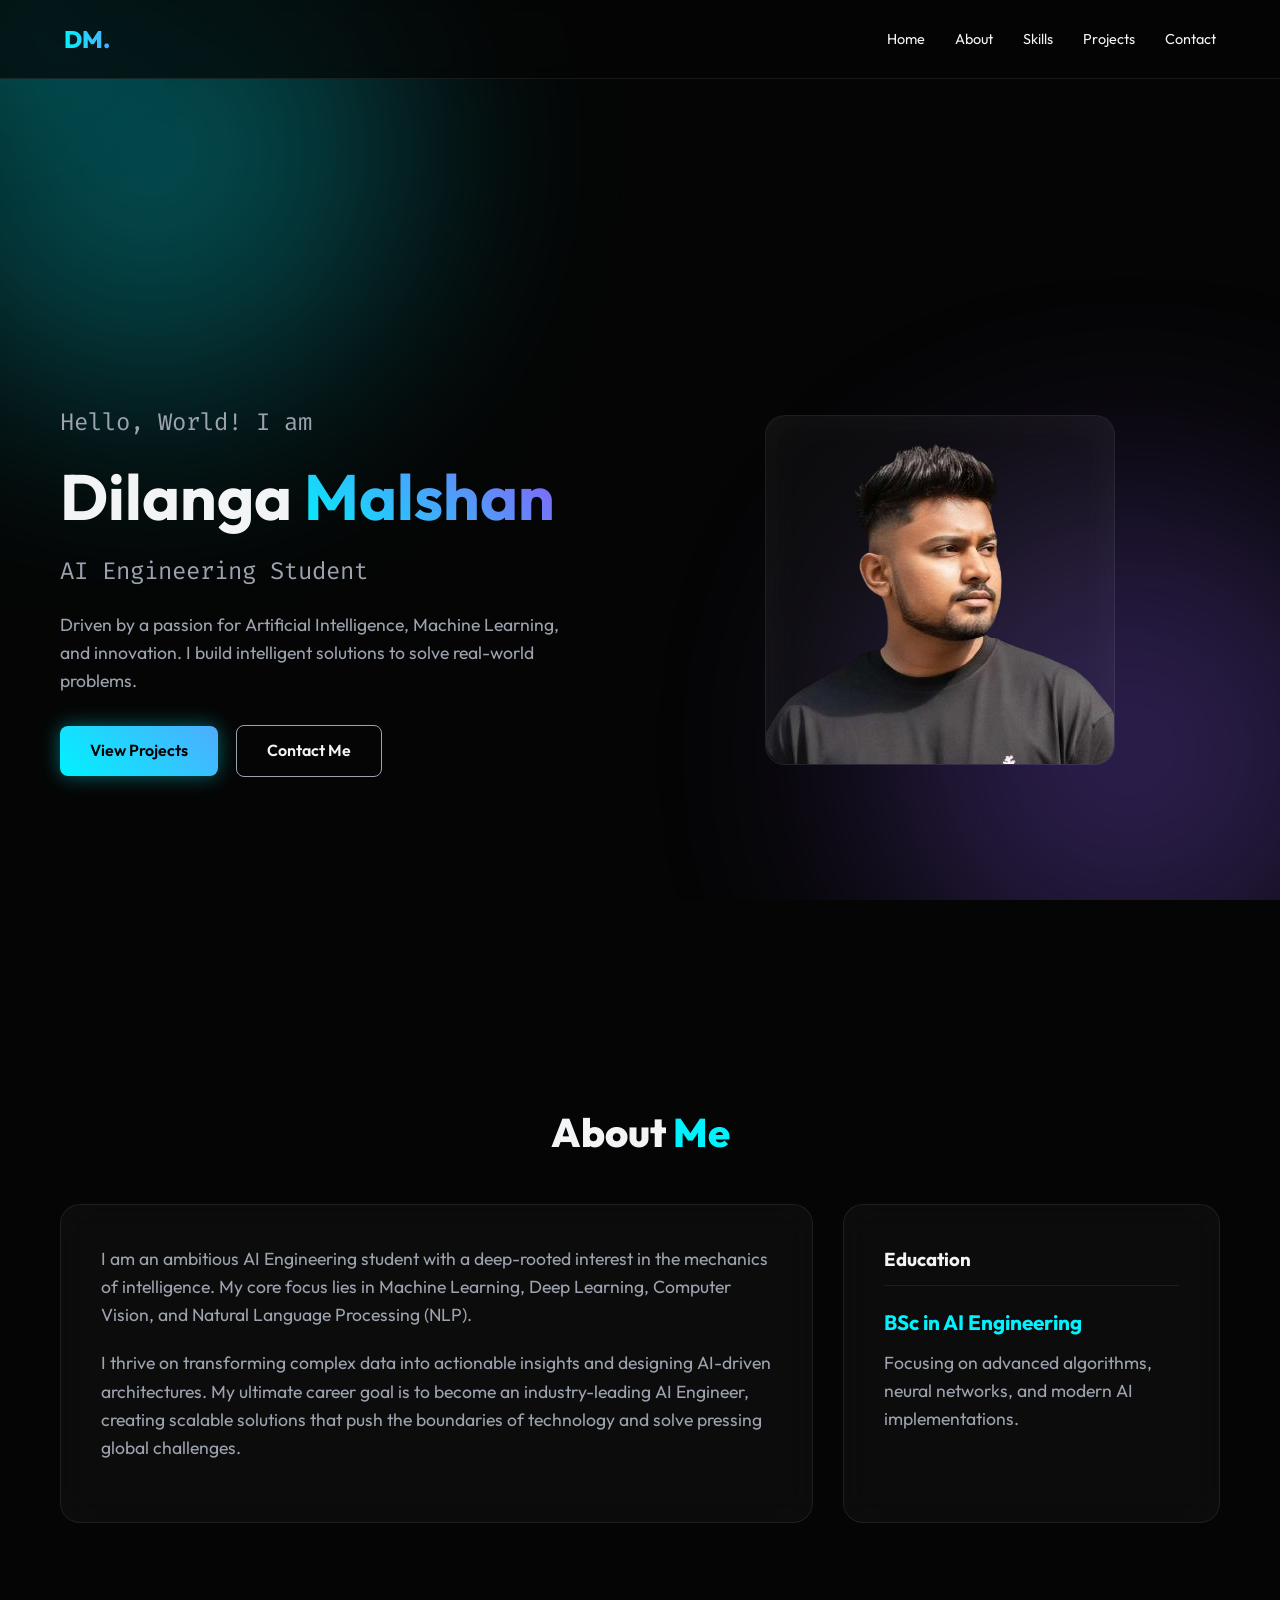
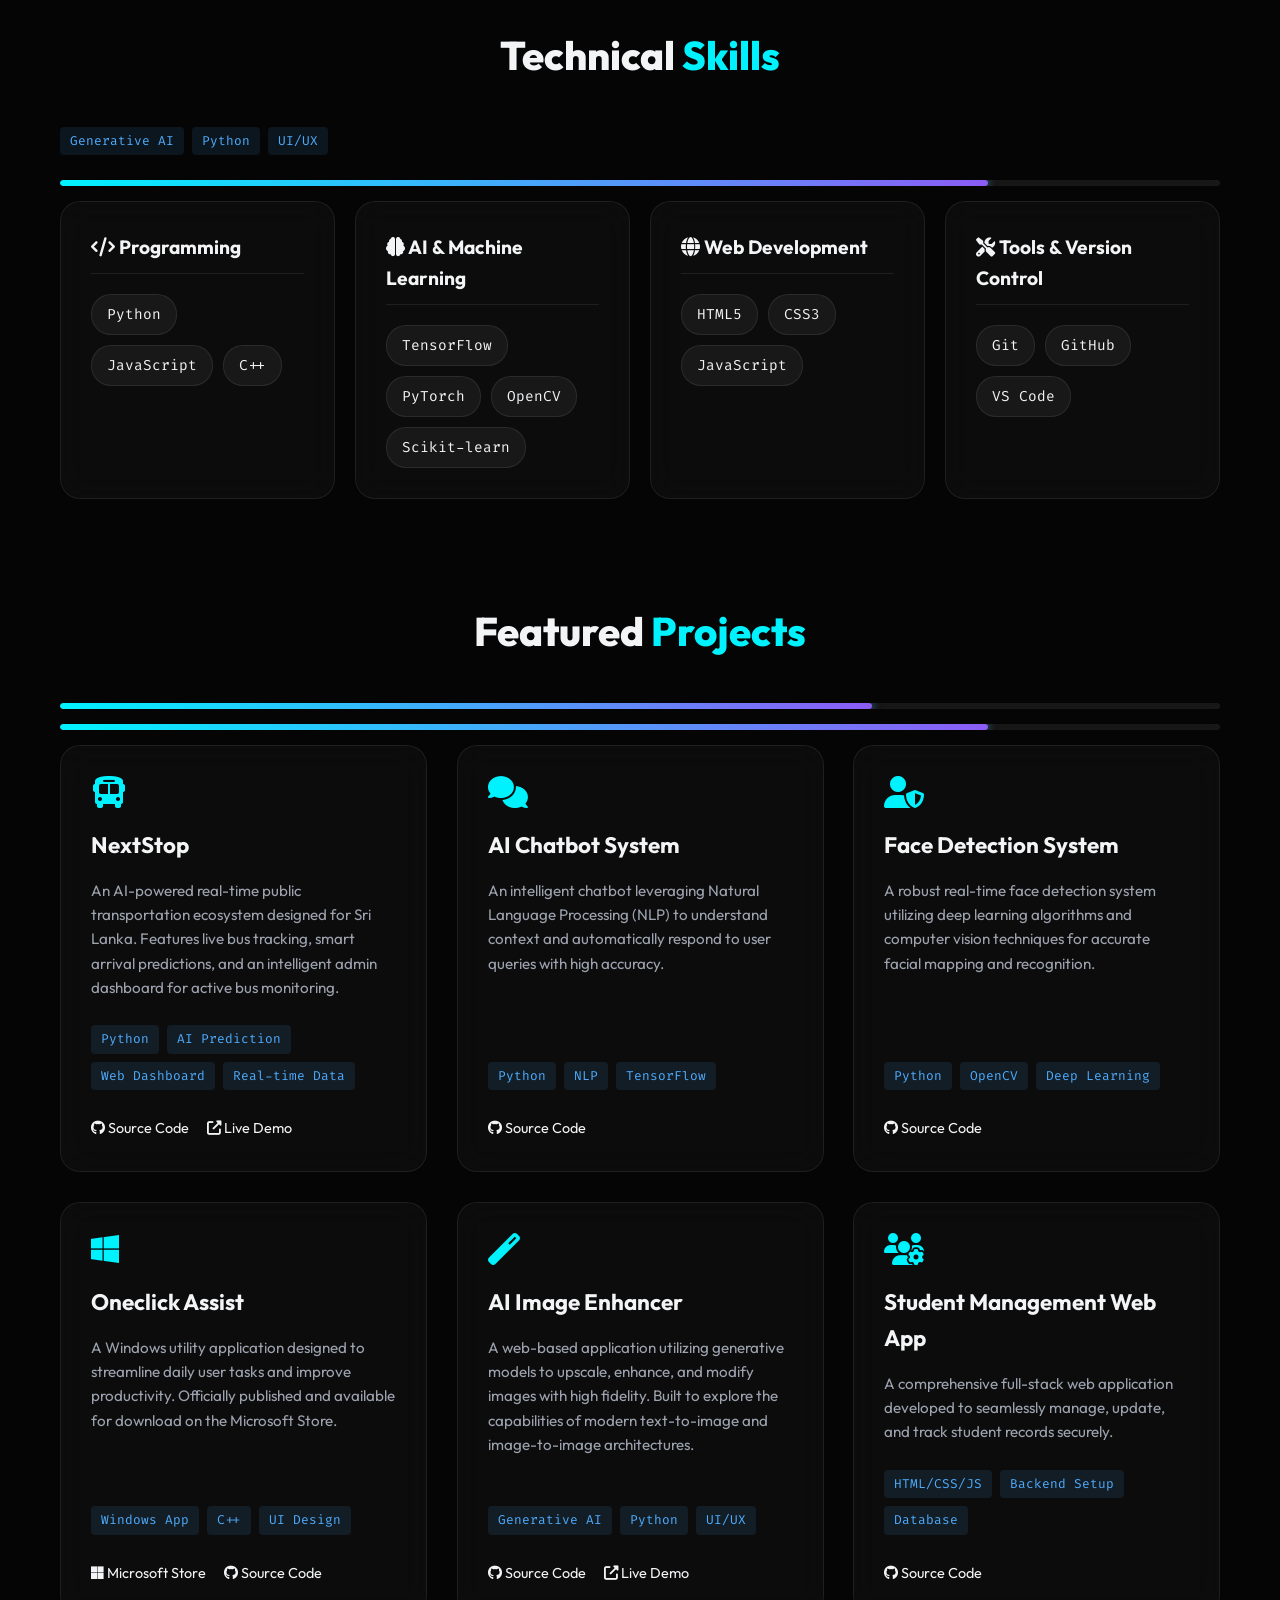
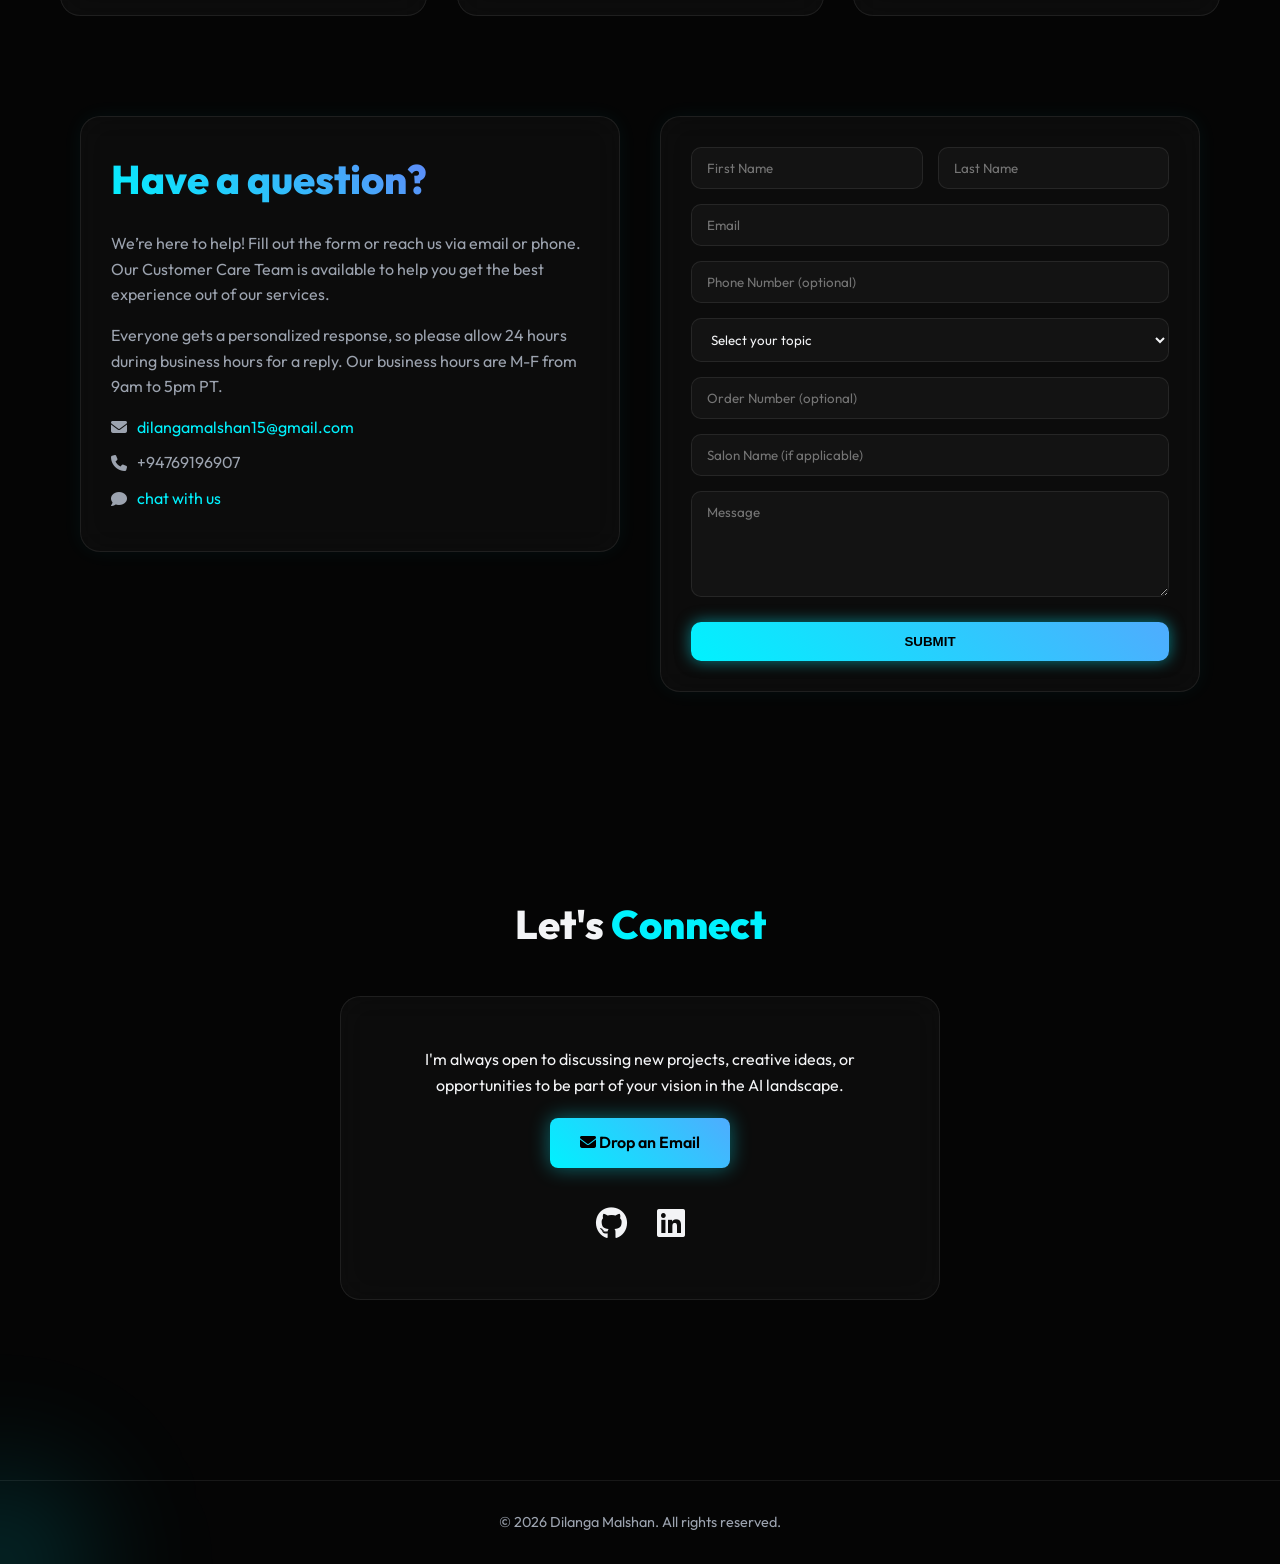
==== index.html @ fc452e8c "first commit" ====
<!DOCTYPE html>
<html lang="en">

<head>
    <meta charset="UTF-8">
    <meta name="viewport" content="width=device-width, initial-scale=1.0">
    <title>Dilanga Malshan | AI Engineering Student</title>
    <link
        href="https://fonts.googleapis.com/css2?family=Outfit:wght@300;400;600;800&family=Fira+Code:wght@400;500&display=swap"
        rel="stylesheet">
    <link rel="stylesheet" href="https://cdnjs.cloudflare.com/ajax/libs/font-awesome/6.4.0/css/all.min.css">
    <link rel="stylesheet" href="style.css">
    <link rel="stylesheet" href="https://cdnjs.cloudflare.com/ajax/libs/font-awesome/6.5.0/css/all.min.css">
</head>

<body>
    <div class="cursor-glow"></div>

    <div class="ambient-glow"></div>

    <nav>
        <div class="logo">DM.</div>
        <ul class="nav-links">
            <li><a href="#hero">Home</a></li>
            <li><a href="#about">About</a></li>
            <li><a href="#skills">Skills</a></li>
            <li><a href="#projects">Projects</a></li>
            <li><a href="#contact">Contact</a></li>
        </ul>
    </nav>

    <div class="container">
        <section id="hero">
            <div class="hero-text">
                <h3>Hello, World! I am</h3>
                <h1>Dilanga <span>Malshan</span></h1>
                <h3>AI Engineering Student</h3>
                <p>Driven by a passion for Artificial Intelligence, Machine Learning, and innovation. I build
                    intelligent solutions to solve real-world problems.</p>
                <div class="cta-buttons">
                    <a href="#projects" class="btn btn-primary">View Projects</a>
                    <a href="#contact" class="btn btn-secondary">Contact Me</a>
                </div>
            </div>
            <div class="hero-img">
                <div class="glass photo-placeholder">
                    <img src="dp png.png" alt="Dilanga Malshan" class="profile-pic">
                </div>
            </div>
        </section>

        <section id="about" class="section-padding">
            <h2 class="section-title">About <span>Me</span></h2>
            <div class="info-grid">
                <div class="glass info-card">
                    <p>I am an ambitious AI Engineering student with a deep-rooted interest in the mechanics of
                        intelligence. My core focus lies in Machine Learning, Deep Learning, Computer Vision, and
                        Natural Language Processing (NLP).</p>
                    <p>I thrive on transforming complex data into actionable insights and designing AI-driven
                        architectures. My ultimate career goal is to become an industry-leading AI Engineer, creating
                        scalable solutions that push the boundaries of technology and solve pressing global challenges.
                    </p>
                </div>
                <div class="glass info-card">
                    <h3 class="edu-heading">Education</h3>
                    <div class="edu-item">
                        <h4>BSc in AI Engineering</h4>
                        <p class="edu-desc">Focusing on advanced algorithms, neural networks, and modern AI
                            implementations.</p>
                    </div>
                </div>
            </div>
        </section>

        <section id="skills" class="section-padding">
            <h2 class="section-title">Technical <span>Skills</span></h2>
            <div class="tech-stack">
    <span>Generative AI</span>
    <span>Python</span>
    <span>UI/UX</span>
</div>

<!-- Neon Filling Bar -->
<div class="progress-bar" data-fill="80">
    <div class="progress-fill"></div>
</div>
            <div class="skills-container">
                <div class="glass skill-category">
                    <h3><i class="fas fa-code"></i> Programming</h3>
                    <div class="skill-tags">
                        <span class="tag">Python</span>
                        <span class="tag">JavaScript</span>
                        <span class="tag">C++</span>
                    </div>
                </div>
                <div class="glass skill-category">
                    <h3><i class="fas fa-brain"></i> AI & Machine Learning</h3>
                    <div class="skill-tags">
                        <span class="tag">TensorFlow</span>
                        <span class="tag">PyTorch</span>
                        <span class="tag">OpenCV</span>
                        <span class="tag">Scikit-learn</span>
                    </div>
                </div>
                <div class="glass skill-category">
                    <h3><i class="fas fa-globe"></i> Web Development</h3>
                    <div class="skill-tags">
                        <span class="tag">HTML5</span>
                        <span class="tag">CSS3</span>
                        <span class="tag">JavaScript</span>
                    </div>
                </div>
                <div class="glass skill-category">
                    <h3><i class="fas fa-tools"></i> Tools & Version Control</h3>
                    <div class="skill-tags">
                        <span class="tag">Git</span>
                        <span class="tag">GitHub</span>
                        <span class="tag">VS Code</span>
                    </div>
                </div>
            </div>
        </section>

        
        <section id="projects" class="section-padding">
            <h2 class="section-title">Featured <span>Projects</span></h2>
             <div class="progress-bar">
                    <div class="progress-fill" style="width: 0%;"></div>
                </div>

                <div class="progress-bar" data-fill="80">
                    <div class="progress-fill"></div>
                </div>
           
            <div class="projects-grid">

              

                <div class="glass project-card">
                    <i class="fas fa-bus project-icon"></i>
                    <h3>NextStop</h3>
                    <p>An AI-powered real-time public transportation ecosystem designed for Sri Lanka. Features live bus
                        tracking, smart arrival predictions, and an intelligent admin dashboard for active bus
                        monitoring.</p>
                    <div class="tech-stack">
                        <span>Python</span>
                        <span>AI Prediction</span>
                        <span>Web Dashboard</span>
                        <span>Real-time Data</span>
                    </div>
                    <div class="project-links">
                        <a href="https://github.com/Dilanga-Malshan/NextStop"><i class="fab fa-github"></i> Source
                            Code</a>
                        <a href="https://nextstop-sl.vercel.app/"><i class="fas fa-external-link-alt"></i> Live Demo</a>
                    </div>
                </div>

                <div class="glass project-card">
                    <i class="fas fa-comments project-icon"></i>
                    <h3>AI Chatbot System</h3>
                    <p>An intelligent chatbot leveraging Natural Language Processing (NLP) to understand context and
                        automatically respond to user queries with high accuracy.</p>
                    <div class="tech-stack">
                        <span>Python</span>
                        <span>NLP</span>
                        <span>TensorFlow</span>
                    </div>
                    <div class="project-links">
                        <a href="#"><i class="fab fa-github"></i> Source Code</a>
                    </div>
                </div>

                <div class="glass project-card">
                    <i class="fas fa-user-shield project-icon"></i>
                    <h3>Face Detection System</h3>
                    <p>A robust real-time face detection system utilizing deep learning algorithms and computer vision
                        techniques for accurate facial mapping and recognition.</p>
                    <div class="tech-stack">
                        <span>Python</span>
                        <span>OpenCV</span>
                        <span>Deep Learning</span>
                    </div>
                    <div class="project-links">
                        <a href="#"><i class="fab fa-github"></i> Source Code</a>
                    </div>
                </div>
                <div class="glass project-card">
                    <i class="fab fa-windows project-icon"></i>
                    <h3>Oneclick Assist</h3>
                    <p>A Windows utility application designed to streamline daily user tasks and improve productivity.
                        Officially published and available for download on the Microsoft Store.</p>
                    <div class="tech-stack">
                        <span>Windows App</span>
                        <span>C++</span>
                        <span>UI Design</span>
                    </div>
                    <div class="project-links">
                        <a href="#"><i class="fab fa-microsoft"></i> Microsoft Store</a>
                        <a href="#"><i class="fab fa-github"></i> Source Code</a>
                    </div>
                </div>
                <div class="glass project-card">
                    <i class="fas fa-magic project-icon"></i>
                    <h3>AI Image Enhancer</h3>
                    <p>A web-based application utilizing generative models to upscale, enhance, and modify images with
                        high fidelity. Built to explore the capabilities of modern text-to-image and image-to-image
                        architectures.</p>
                    <div class="tech-stack">
                        <span>Generative AI</span>
                        <span>Python</span>
                        <span>UI/UX</span>
                    </div>
                    <div class="project-links">
                        <a href="#"><i class="fab fa-github"></i> Source Code</a>
                        <a href="#"><i class="fas fa-external-link-alt"></i> Live Demo</a>
                    </div>
                </div>

                <div class="glass project-card">
                    <i class="fas fa-users-cog project-icon"></i>
                    <h3>Student Management Web App</h3>
                    <p>A comprehensive full-stack web application developed to seamlessly manage, update, and track
                        student records securely.</p>
                    <div class="tech-stack">
                        <span>HTML/CSS/JS</span>
                        <span>Backend Setup</span>
                        <span>Database</span>
                    </div>
                    <div class="project-links">
                        <a href="#"><i class="fab fa-github"></i> Source Code</a>
                    </div>
                </div>

            </div>
        </section>
        <section id="contact" class="container section-padding">
  <div class="contact-grid">
    <!-- Left text -->
    <div class="contact-info glass">
      <h2>Have a question?</h2>
      <p>We’re here to help! Fill out the form or reach us via email or phone. Our Customer Care Team is available to help you get the best experience out of our services.</p>
      <p>Everyone gets a personalized response, so please allow 24 hours during business hours for a reply. Our business hours are M-F from 9am to 5pm PT.</p>
      
      <div class="contact-links">
        <p><i class="fas fa-envelope"></i> <a href="mailto:dilangamalshan15@gmail.com">dilangamalshan15@gmail.com</a></p>
        <p><i class="fas fa-phone"></i> +94769196907</p>
        <p><i class="fas fa-comment"></i> <a href="#">chat with us</a></p>
      </div>
    </div>

    <!-- Right form -->
    <form class="contact-form glass">
      <div class="form-row">
        <input type="text" placeholder="First Name" required>
        <input type="text" placeholder="Last Name" required>
      </div>
      <input type="email" placeholder="Email" required>
      <input type="tel" placeholder="Phone Number (optional)">
      <select>
        <option value="">Select your topic</option>
        <option value="order">Order Issue</option>
        <option value="support">Support</option>
        <option value="general">General Question</option>
      </select>
      <input type="text" placeholder="Order Number (optional)">
      <input type="text" placeholder="Salon Name (if applicable)">
      <textarea placeholder="Message" rows="5"></textarea>
      <button type="submit" class="btn btn-primary">SUBMIT</button>
    </form>
  </div>

  <script>
const reveals = document.querySelectorAll(".reveal");

function revealOnScroll() {
    const trigger = window.innerHeight * 0.85;
    reveals.forEach(el => {
        const top = el.getBoundingClientRect().top;
        if (top < trigger) el.classList.add("active");
    });
}

window.addEventListener("scroll", revealOnScroll);
revealOnScroll();
</script>
</section>

        <section id="contact" class="section-padding contact-section">
            <h2 class="section-title">Let's <span>Connect</span></h2>
            <div class="glass contact-card">
                <p class="contact-text">I'm always open to discussing new projects, creative ideas, or opportunities to
                    be part of your vision in the AI landscape.</p>
                <a href="mailto:dilangamalshan15@gmail.com" class="btn btn-primary"><i class="fas fa-envelope"></i> Drop
                    an Email</a>

                <div class="social-links">
                    <a href="https://github.com/Dilanga-Malshan" target="_blank"><i class="fab fa-github"></i></a>
                    <a href="https://www.linkedin.com/in/diianga-malshan-7b5231282/" target="_blank"><i
                            class="fab fa-linkedin"></i></a>
                </div>
            </div>
        </section>

    </div>

    <footer>
        <p>&copy; 2026 Dilanga Malshan. All rights reserved.</p>
    </footer>

    <script>
        const cards = document.querySelectorAll(".project-card");

        cards.forEach(card => {
            card.addEventListener("mousemove", e => {
                const rect = card.getBoundingClientRect();
                const x = e.clientX - rect.left;
                const y = e.clientY - rect.top;

                const centerX = rect.width / 2;
                const centerY = rect.height / 2;

                const rotateX = -(y - centerY) / 12;
                const rotateY = (x - centerX) / 12;

                card.style.transform =
                    `rotateX(${rotateX}deg) rotateY(${rotateY}deg) scale(1.03)`;
            });

            card.addEventListener("mouseleave", () => {
                card.style.transform = "rotateX(0) rotateY(0) scale(1)";
            });
        });
    </script>

    <div class="cursor-glow"></div>

    <script>
        const glow = document.querySelector(".cursor-glow");

        document.addEventListener("mousemove", e => {
            glow.style.left = e.clientX + "px";
            glow.style.top = e.clientY + "px";
        });
    </script>


    <!-- <iframe src="https://www.linkedin.com/embed/feed/update/urn:li:share:7421436017179516928?collapsed=1" height="668"
        width="504" frameborder="0" allowfullscreen="" title="Embedded post"></iframe>
    
    
        <div class="section" id="github">
        <h2>My GitHub Activity</h2>

        <img src="https://ghchart.rshah.org/00bfff/Dilanga-Malshan" alt="GitHub Contribution Chart"
            class="github-chart">
    </div> -->


<script>
const progressBars = document.querySelectorAll('.progress-bar');

function fillProgressBars() {
    const trigger = window.innerHeight * 0.85;

    progressBars.forEach(bar => {
        const top = bar.getBoundingClientRect().top;
        if (top < trigger) {
            const fill = bar.querySelector('.progress-fill');
            const percent = bar.getAttribute('data-fill') || 70; // default 70%
            fill.style.width = percent + '%';
        }
    });
}

window.addEventListener('scroll', fillProgressBars);
fillProgressBars();
</script>




</body>

</html>
---- style.css ----
.cursor-glow {
    position: fixed;
    width: 300px;
    height: 300px;
    border-radius: 50%;
    pointer-events: none;
    background: radial-gradient(circle,
        rgba(0,242,254,0.25),
        transparent 60%);
    filter: blur(60px);
    transform: translate(-50%, -50%);
    z-index: 0;
}




/* CSS Variables */
:root {
    --bg-color: #050505;
    --text-main: #f3f4f6;
    --text-muted: #9ca3af;
    --primary: #00f2fe;
    --secondary: #4facfe;
    --glass-bg: rgba(255, 255, 255, 0.03);
    --glass-border: rgba(255, 255, 255, 0.08);
    --font-main: 'Outfit', sans-serif;
    --font-code: 'Fira Code', monospace;
}

/* Reset & Base Styles */
* {
    margin: 0;
    padding: 0;
    box-sizing: border-box;
    scroll-behavior: smooth;
}

body {
    background-color: var(--bg-color);
    color: var(--text-main);
    font-family: var(--font-main);
    line-height: 1.6;
    overflow-x: hidden;
}

/* Ambient Background Glow */
.ambient-glow {
    position: fixed;
    top: 0; left: 0; width: 100vw; height: 100vh;
    z-index: -1;
    overflow: hidden;
    pointer-events: none;
}
.ambient-glow::before, .ambient-glow::after {
    content: '';
    position: absolute;
    width: 500px;
    height: 500px;
    border-radius: 50%;
    filter: blur(120px);
    opacity: 0.3;
    animation: float 10s infinite alternate;
}
.ambient-glow::before {
    top: -100px; left: -100px;
    background: var(--primary);
}
.ambient-glow::after {
    bottom: -100px; right: -100px;
    background: #8b5cf6;
    animation-delay: -5s;
}

@keyframes float {
    0% { transform: translate(0, 0); }
    100% { transform: translate(50px, 50px); }
}

/* Reusable Glassmorphism Class */
.glass {
    background: var(--glass-bg);
    backdrop-filter: blur(16px);
    -webkit-backdrop-filter: blur(16px);
    border: 1px solid var(--glass-border);
    border-radius: 20px;
}

/* Navigation */
nav {
    position: fixed;
    top: 0; width: 100%;
    padding: 20px 5%;
    display: flex;
    justify-content: space-between;
    align-items: center;
    z-index: 1000;
    background: rgba(5, 5, 5, 0.7);
    backdrop-filter: blur(10px);
    border-bottom: 1px solid var(--glass-border);
}

.logo {
    font-size: 1.5rem;
    font-weight: 800;
    background: linear-gradient(to right, var(--primary), var(--secondary));
    -webkit-background-clip: text;
    -webkit-text-fill-color: transparent;
}

.nav-links {
    display: flex;
    gap: 30px;
    list-style: none;
}

.nav-links a {
    color: var(--text-main);
    text-decoration: none;
    font-size: 0.9rem;
    transition: color 0.3s;
}

.nav-links a:hover {
    color: var(--primary);
}

/* Layout Container */
.container {
    max-width: 1200px;
    margin: 0 auto;
    padding: 100px 20px;
}

/* Section Utilities */
.section-padding {
    padding-top: 100px;
}

h2.section-title {
    font-size: 2.5rem;
    margin-bottom: 40px;
    text-align: center;
    font-weight: 800;
}
h2.section-title span {
    color: var(--primary);
}

/* Hero Section */
#hero {
    min-height: 100vh;
    display: flex;
    align-items: center;
    justify-content: space-between;
    padding-top: 80px;
    gap: 40px;
}

.hero-text {
    flex: 1;
}

.hero-text h1 {
    font-size: 4rem;
    line-height: 1.1;
    margin-bottom: 20px;
}

.hero-text h1 span {
    background: linear-gradient(45deg, var(--primary), #8b5cf6);
    -webkit-background-clip: text;
    -webkit-text-fill-color: transparent;
}

.hero-text h3 {
    font-size: 1.5rem;
    font-weight: 400;
    color: var(--text-muted);
    margin-bottom: 20px;
    font-family: var(--font-code);
}

.hero-text p {
    color: var(--text-muted);
    margin-bottom: 30px;
    font-size: 1.1rem;
    max-width: 500px;
}

.btn {
    padding: 12px 30px;
    border-radius: 8px;
    font-weight: 600;
    text-decoration: none;
    display: inline-block;
    transition: all 0.3s ease;
    cursor: pointer;
    border: none;
}

.btn-primary {
    background: linear-gradient(45deg, var(--primary), var(--secondary));
    color: #000;
    box-shadow: 0 0 20px rgba(0, 242, 254, 0.4);
}

.btn-primary:hover {
    box-shadow: 0 0 30px rgba(0, 242, 254, 0.6);
    transform: translateY(-2px);
}

.btn-secondary {
    background: transparent;
    color: var(--text-main);
    border: 1px solid var(--text-muted);
    margin-left: 15px;
}

.btn-secondary:hover {
    border-color: var(--primary);
    color: var(--primary);
}

.hero-img {
    flex: 1;
    display: flex;
    justify-content: center;
}

.photo-placeholder {
    width: 350px;
    height: 350px;
    border-radius: 50%; /* makes it a perfect circle */
    display: flex;
    align-items: center;
    justify-content: center;
    font-size: 1.2rem;
    color: var(--text-muted);
    position: relative;
    overflow: hidden;
    padding: 0;
    box-shadow: inset 0 0 50px rgba(255,255,255,0.05);
    animation: pulse 4s infinite alternate;
}

/* Pulse animation */
@keyframes pulse {
    0% {
        box-shadow: inset 0 0 50px rgba(255,255,255,0.05),
                    0 0 10px rgba(0, 255, 255, 0.4);
    }
    50% {
        box-shadow: inset 0 0 50px rgba(255,255,255,0.05),
                    0 0 25px rgba(0, 255, 255, 0.6);
    }
    100% {
        box-shadow: inset 0 0 50px rgba(255,255,255,0.05),
                    0 0 40px rgba(0, 255, 255, 0.8);
    }
}

/* About & Education */
.info-grid {
    display: grid;
    grid-template-columns: 2fr 1fr;
    gap: 30px;
}

.info-card {
    padding: 40px;
}

.info-card p {
    color: var(--text-muted);
    margin-bottom: 20px;
    font-size: 1.1rem;
}

.edu-heading {
    margin-bottom: 20px;
    border-bottom: 1px solid var(--glass-border);
    padding-bottom: 10px;
}

.edu-item h4 {
    color: var(--primary);
    font-size: 1.3rem;
    margin-bottom: 10px;
}

.edu-desc {
    font-size: 0.9rem;
}

/* Skills Section */
.skills-container {
    display: grid;
    grid-template-columns: repeat(auto-fit, minmax(250px, 1fr));
    gap: 20px;
}

.skill-category {
    padding: 30px;
}

.skill-category h3 {
    font-size: 1.2rem;
    margin-bottom: 20px;
    border-bottom: 1px solid var(--glass-border);
    padding-bottom: 10px;
}

.skill-tags {
    display: flex;
    flex-wrap: wrap;
    gap: 10px;
}

.tag {
    background: rgba(255, 255, 255, 0.05);
    padding: 8px 15px;
    border-radius: 20px;
    font-size: 0.9rem;
    font-family: var(--font-code);
    border: 1px solid var(--glass-border);
    transition: all 0.3s ease;
}

.tag:hover {
    border-color: var(--primary);
    color: var(--primary);
    background: rgba(0, 242, 254, 0.1);
}

/* Projects Section */
.projects-grid {
    display: grid;
    grid-template-columns: repeat(auto-fit, minmax(320px, 1fr));
    gap: 30px;
}

.project-card {
    padding: 30px;
    display: flex;
    flex-direction: column;
    transition: all 0.35s ease;
      transform-style: preserve-3d;
    transition: transform 0.15s ease, box-shadow 0.3s ease;
    will-change: transform;
    
}

.project-card:hover {
    transform: translateY(-12px) scale(1.02);
    border-color: rgba(0, 242, 254, 0.4);
    box-shadow: 0 20px 40px rgba(0, 242, 254, 0.15);
}

.project-icon {
    font-size: 2rem;
    color: var(--primary);
    margin-bottom: 20px;
    animation: iconFloat 3s ease-in-out infinite;
}

@keyframes iconFloat {
    0% { transform: translateY(0); }
    50% { transform: translateY(-6px); }
    100% { transform: translateY(0); }
}

.project-card {
    opacity: 0;
    transform: translateY(40px);
    animation: fadeUp 0.8s ease forwards;
}

.project-card:nth-child(2) {
    animation-delay: 0.2s;
}

.project-card:nth-child(3) {
    animation-delay: 0.4s;
}

@keyframes fadeUp {
    to {
        opacity: 1;
        transform: translateY(0);
    }
}
.project-card h3 {
    font-size: 1.4rem;
    margin-bottom: 15px;
}

.project-card p {
    color: var(--text-muted);
    font-size: 0.95rem;
    margin-bottom: 25px;
    flex-grow: 1;
}

.tech-stack {
    display: flex;
    flex-wrap: wrap;
    gap: 8px;
    margin-bottom: 25px;
}

.tech-stack span {
    font-size: 0.8rem;
    color: var(--secondary);
    font-family: var(--font-code);
    background: rgba(79, 172, 254, 0.1);
    padding: 4px 10px;
    border-radius: 4px;
}

.project-links a {
    color: var(--text-main);
    text-decoration: none;
    font-size: 0.9rem;
    margin-right: 15px;
    transition: color 0.3s;
}
.project-links a {
    position: relative;
}

.project-links a::after {
    content: "";
    position: absolute;
    left: 0;
    bottom: -3px;
    width: 0%;
    height: 2px;
    background: var(--primary);
    transition: width 0.3s ease;
}

.project-links a:hover::after {
    width: 100%;
}

.project-links a:hover {
    color: var(--primary);
}

/* Contact Section */
.contact-section {
    text-align: center;
    padding-bottom: 80px;
}

.contact-card {
    max-width: 600px;
    margin: 0 auto;
    padding: 50px;
}

.contact-text {
    margin-bottom: 20px;
}

.social-links {
    display: flex;
    justify-content: center;
    gap: 30px;
    margin-top: 30px;
}

.social-links a {
    color: var(--text-main);
    font-size: 2rem;
    transition: all 0.3s ease;
}

.social-links a:hover {
    color: var(--primary);
    transform: scale(1.1);
}

footer {
    text-align: center;
    padding: 30px;
    color: var(--text-muted);
    border-top: 1px solid var(--glass-border);
    font-size: 0.9rem;
}

/* Responsive Design */
@media (max-width: 768px) {
    #hero {
        flex-direction: column;
        text-align: center;
        padding-top: 120px;
    }
    .hero-text h1 { font-size: 2.8rem; }
    .hero-text p { margin: 0 auto 30px auto; }
    .btn-secondary { margin-left: 0; margin-top: 15px; display: block; }
    .info-grid { grid-template-columns: 1fr; }
    .photo-placeholder { width: 250px; height: 250px; }
    .nav-links { display: none; }
}

.glass {
    position: relative;
    background: var(--glass-bg);
    backdrop-filter: blur(16px);
    border-radius: 20px;
    overflow: hidden;
}

.glass::before {
    content: "";
    position: absolute;
    inset: -1px;
    background: linear-gradient(
        120deg,
        transparent,
        var(--primary),
        #8b5cf6,
        transparent
    );
    opacity: 0;
    transition: opacity 0.4s;
    z-index: -1;
}


@keyframes borderFlow {
    0% { transform: rotate(0deg); }
    100% { transform: rotate(360deg); }
}

.reveal {
    opacity: 0;
    transform: translateY(80px) scale(0.95);
    transition: all 0.9s cubic-bezier(.17,.84,.44,1);
}

.reveal.active {
    opacity: 1;
    transform: translateY(0) scale(1);
}

/* iframe {
    align-content: center;
    align-items: center;
    display: flow-root;
    border: none;
    border-radius: 12px;
    width: 100%;
    height: 200px;
    transition: all 0.3s ease;
    margin: auto;
}
/* GITHUB CHART */
/* .github-chart {
    justify-content: center;
    align-items: center;
    display: flex;
    margin-top: 25px;
    max-width: 900px;
    width: 95%;
    background: #111;
    padding: 20px;
    border-radius: 12px;
    box-shadow: 0 0 20px rgba(0, 0, 0, 0.6);
} */ 


.progress-bar {
    width: 100%;
    height: 8px;
    background: rgba(255, 255, 255, 0.05);
    border-radius: 8px;
    overflow: hidden;
    margin-bottom: 15px;
}

.progress-fill {
    width: 0%;
    height: 100%;
    background: linear-gradient(90deg, var(--primary), #8b5cf6);
    border-radius: 8px;
    transition: width 1.5s ease;
    box-shadow: 0 0 10px rgba(0,242,254,0.5);
}

.project-card:hover .progress-fill {
    width: 80%; /* or any percentage */
}


.progress-bar {
    width: 100%;
    height: 6px;
    background: rgba(255, 255, 255, 0.05); /* glass track */
    border-radius: 6px;
    overflow: hidden;
    margin-top: 10px;
    box-shadow: inset 0 0 10px rgba(255,255,255,0.05);
}

.progress-fill {
    width: 0%;
    height: 100%;
    background: linear-gradient(90deg, var(--primary), #8b5cf6);
    border-radius: 6px;
    transition: width 1.5s ease;
    box-shadow: 0 0 8px rgba(0,242,254,0.5), 0 0 12px rgba(139,92,246,0.4);
}

.project-card:hover .progress-fill {
    width: 80%; /* or data-fill % if you want dynamic JS hover */
}

.contact-grid {
    display: grid;
    grid-template-columns: 1fr 1fr;
    gap: 40px;
    align-items: start;
}

.contact-info h2 {
    font-size: 2.5rem;
    font-weight: 800;
    margin-bottom: 20px;
}

.contact-info p {
    color: var(--text-muted);
    margin-bottom: 15px;
    font-size: 1rem;
}

.contact-links p {
    margin-bottom: 10px;
    display: flex;
    align-items: center;
    gap: 10px;
}

.contact-links a {
    color: var(--primary);
    text-decoration: none;
}

.contact-form {
    display: flex;
    flex-direction: column;
    gap: 15px;
    padding: 30px;
}

.contact-form .form-row {
    display: flex;
    gap: 15px;
}

.contact-form input,
.contact-form select,
.contact-form textarea {
    width: 100%;
    padding: 12px 15px;
    border: 1px solid var(--glass-border);
    border-radius: 10px;
    background: rgba(255,255,255,0.03);
    color: var(--text-main);
    font-family: var(--font-main);
    transition: all 0.3s;
}

.contact-form input:focus,
.contact-form select:focus,
.contact-form textarea:focus {
    border-color: var(--primary);
    outline: none;
    box-shadow: 0 0 10px rgba(0,242,254,0.5);
}

.contact-form button {
    margin-top: 10px;
    padding: 12px 20px;
    border: none;
    border-radius: 10px;
    font-weight: 600;
    cursor: pointer;
    background: linear-gradient(45deg, var(--primary), var(--secondary));
    color: #000;
    transition: all 0.3s ease;
}

.contact-form button:hover {
    box-shadow: 0 0 20px rgba(0,242,254,0.6);
    transform: translateY(-2px);
}

/* Responsive */
@media (max-width: 768px) {
    .contact-grid {
        grid-template-columns: 1fr;
        gap: 30px;
    }

    .contact-form .form-row {
        flex-direction: column;
    }
}

/* Contact Grid */
.contact-grid {
    display: grid;
    grid-template-columns: 1fr 1fr;
    gap: 40px;
    align-items: start;
}

/* Glass cards */
.contact-info.glass,
.contact-form.glass {
    background: rgba(255, 255, 255, 0.03);
    backdrop-filter: blur(16px);
    -webkit-backdrop-filter: blur(16px);
    border: 1px solid rgba(255, 255, 255, 0.08);
    border-radius: 20px;
    padding: 30px;
    box-shadow: 0 0 20px rgba(0,242,254,0.05);
    transition: all 0.4s ease;
}

/* Section Title */
.contact-info h2 {
    font-size: 2.5rem;
    font-weight: 800;
    margin-bottom: 20px;
    background: linear-gradient(45deg, var(--primary), #8b5cf6);
    -webkit-background-clip: text;
    -webkit-text-fill-color: transparent;
}

/* Paragraph text */
.contact-info p {
    color: var(--text-muted);
    margin-bottom: 15px;
    font-size: 1rem;
}

/* Contact links */
.contact-links p {
    margin-bottom: 10px;
    display: flex;
    align-items: center;
    gap: 10px;
}

.contact-links a {
    color: var(--primary);
    text-decoration: none;
    transition: all 0.3s;
}

.contact-links a:hover {
    text-decoration: underline;
}

/* Form */
.contact-form {
    display: flex;
    flex-direction: column;
    gap: 15px;
}

/* Row for first/last name */
.contact-form .form-row {
    display: flex;
    gap: 15px;
}

/* Inputs, select, textarea */
.contact-form input,
.contact-form select,
.contact-form textarea {
    width: 100%;
    padding: 12px 15px;
    border: 1px solid rgba(255,255,255,0.08);
    border-radius: 10px;
    background: rgba(255,255,255,0.03);
    color: var(--text-main);
    font-family: var(--font-main);
    transition: all 0.3s ease;
}

.contact-form input:focus,
.contact-form select:focus,
.contact-form textarea:focus {
    border-color: var(--primary);
    box-shadow: 0 0 12px rgba(0,242,254,0.6);
    outline: none;
}

/* Submit button */
.contact-form button {
    margin-top: 10px;
    padding: 12px 20px;
    border: none;
    border-radius: 10px;
    font-weight: 600;
    cursor: pointer;
    background: linear-gradient(45deg, var(--primary), var(--secondary));
    color: #000;
    box-shadow: 0 0 15px rgba(0,242,254,0.5);
    transition: all 0.3s ease;
}

.contact-form button:hover {
    box-shadow: 0 0 25px rgba(0,242,254,0.7);
    transform: translateY(-2px);
}

/* Reveal animation (like GTA-VI style) */
.reveal {
    opacity: 0;
    transform: translateY(40px);
    transition: all 0.8s cubic-bezier(.17,.84,.44,1);
}

.reveal.active {
    opacity: 1;
    transform: translateY(0);
}

/* Responsive */
@media (max-width: 768px) {
    .contact-grid {
        grid-template-columns: 1fr;
        gap: 30px;
    }

    .contact-form .form-row {
        flex-direction: column;
    }
}
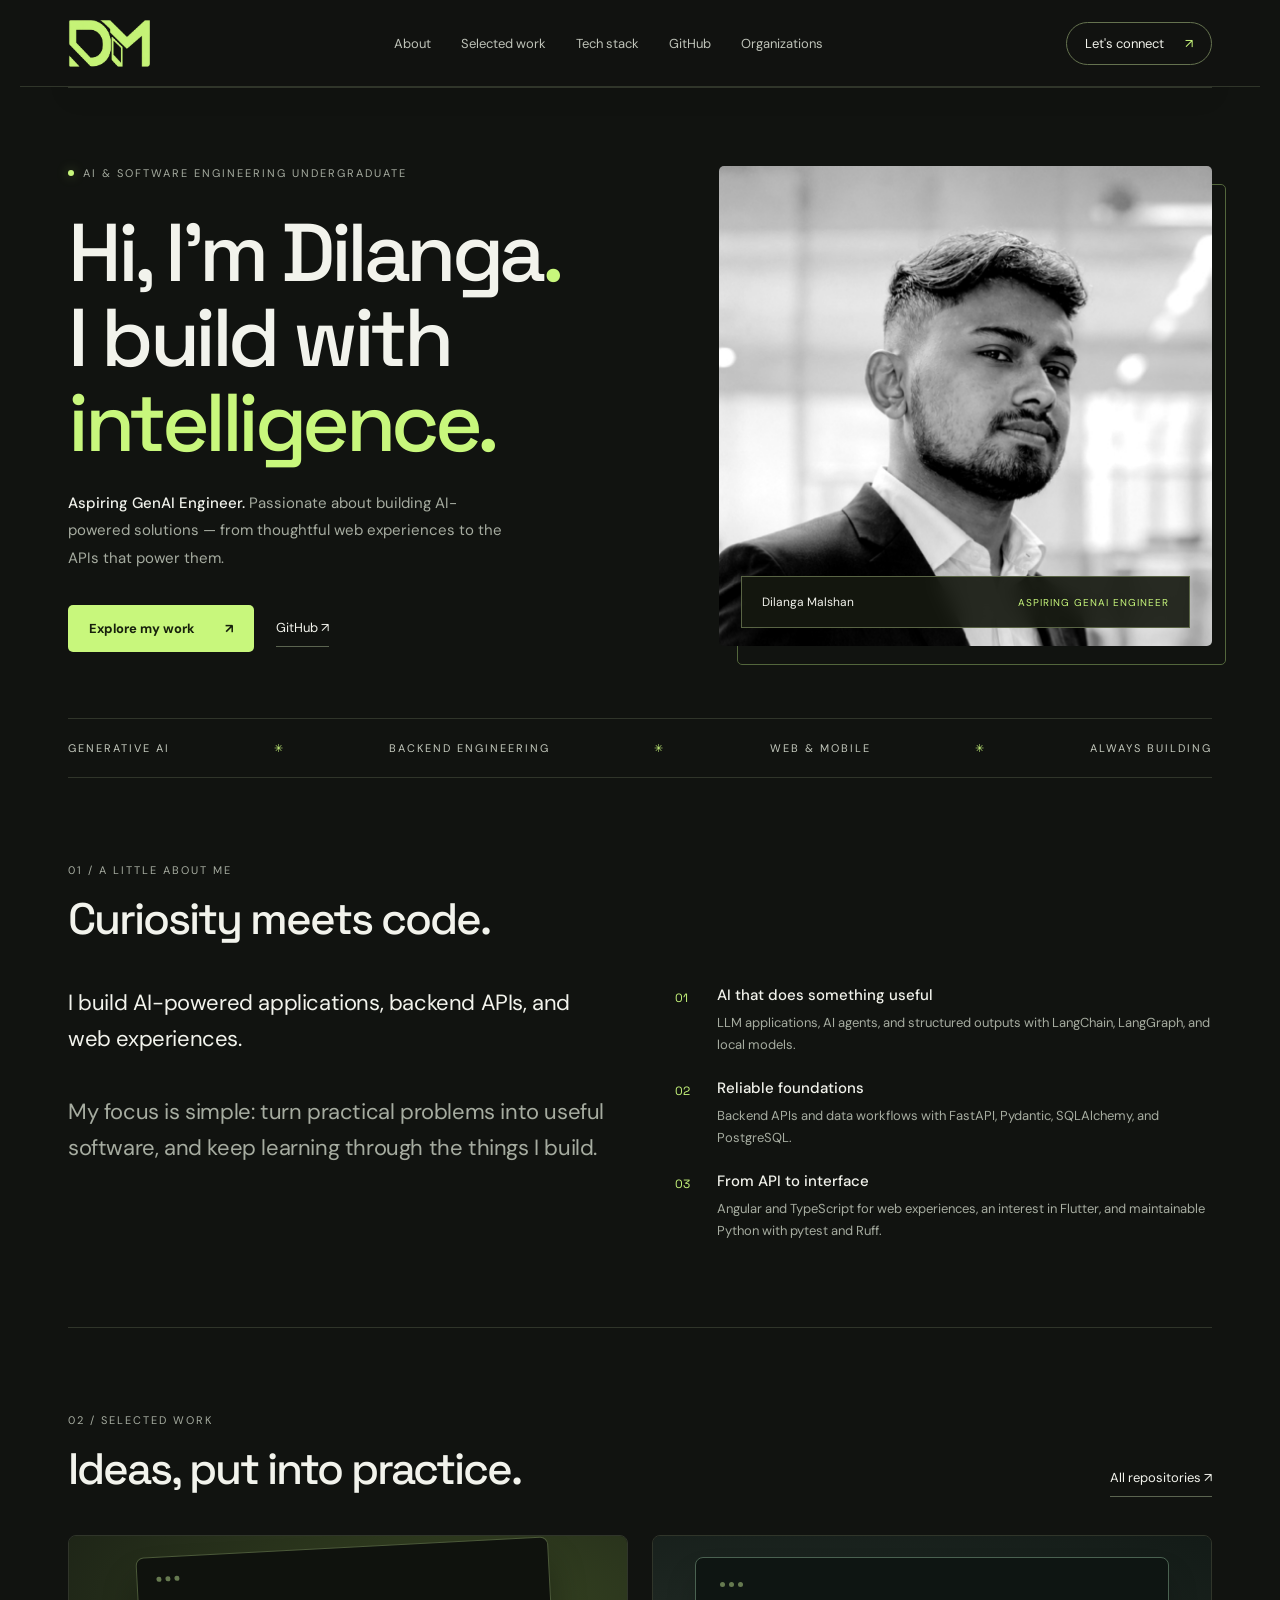
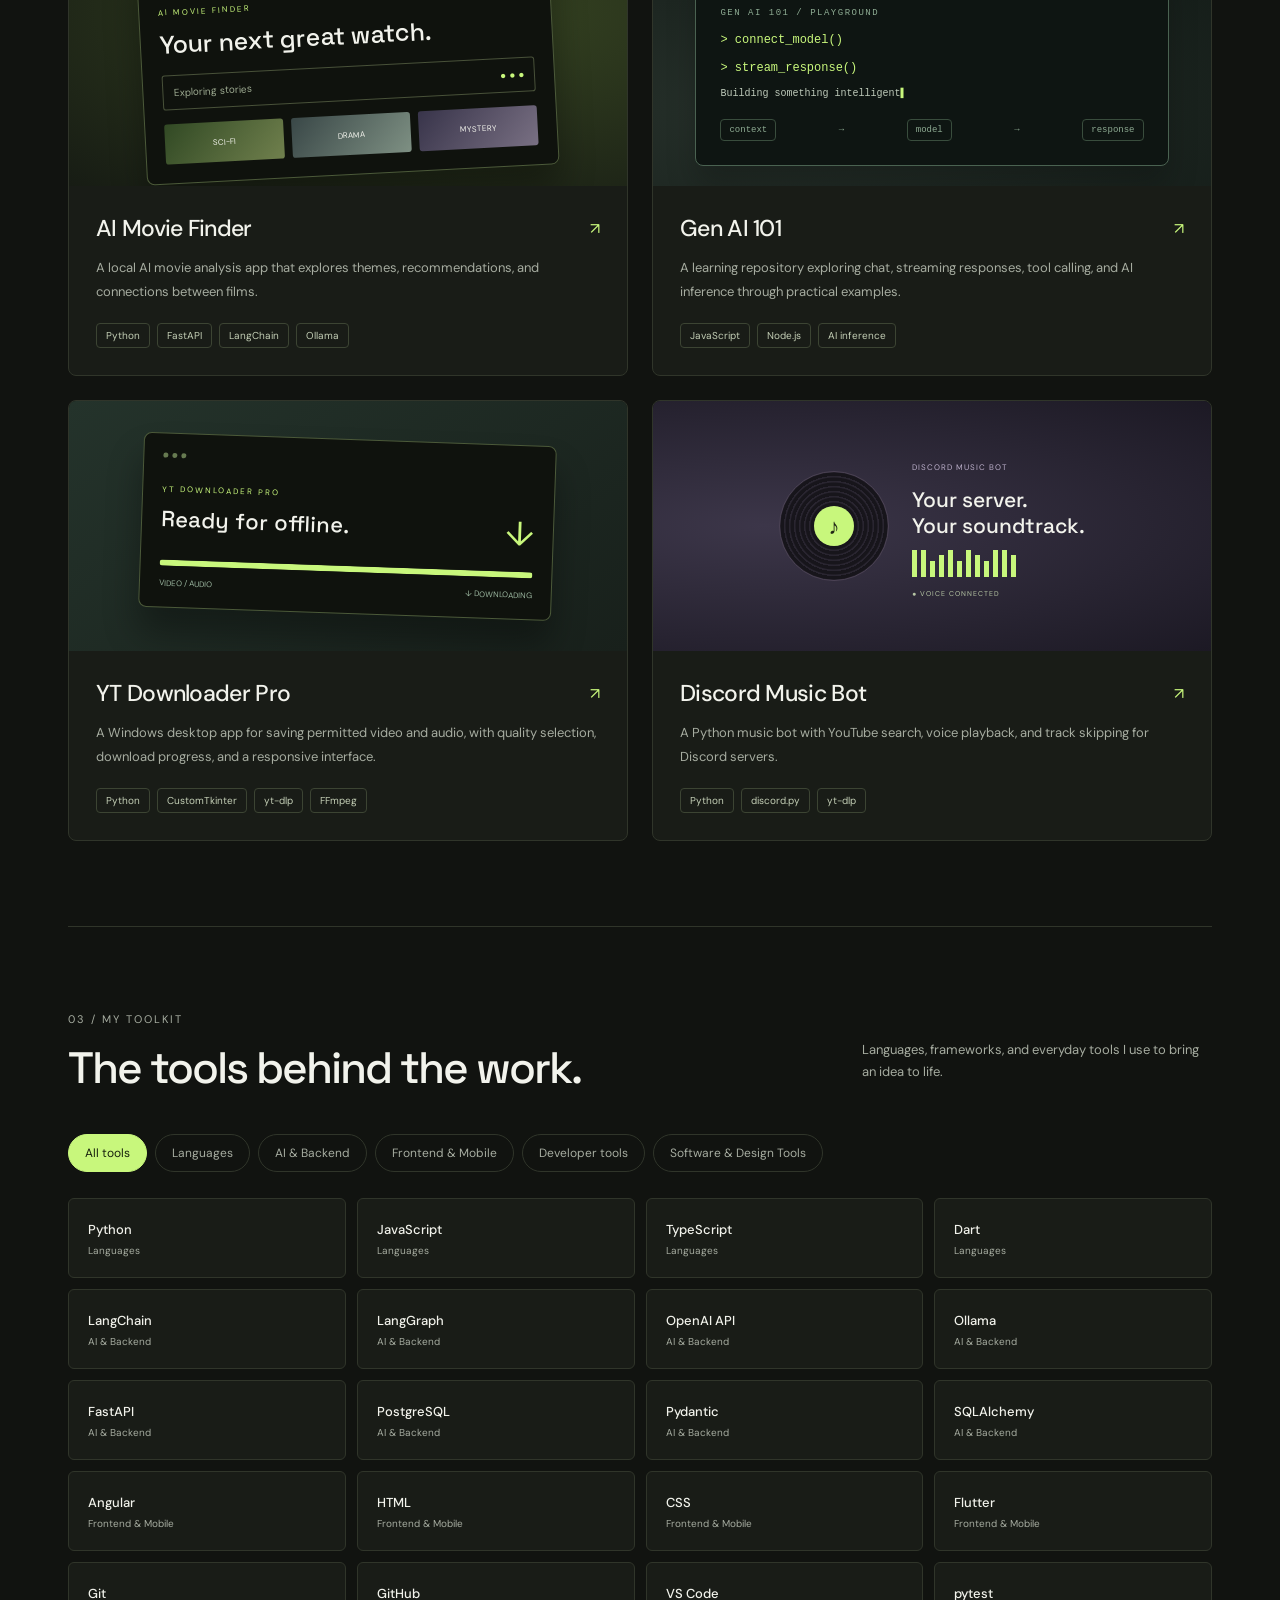
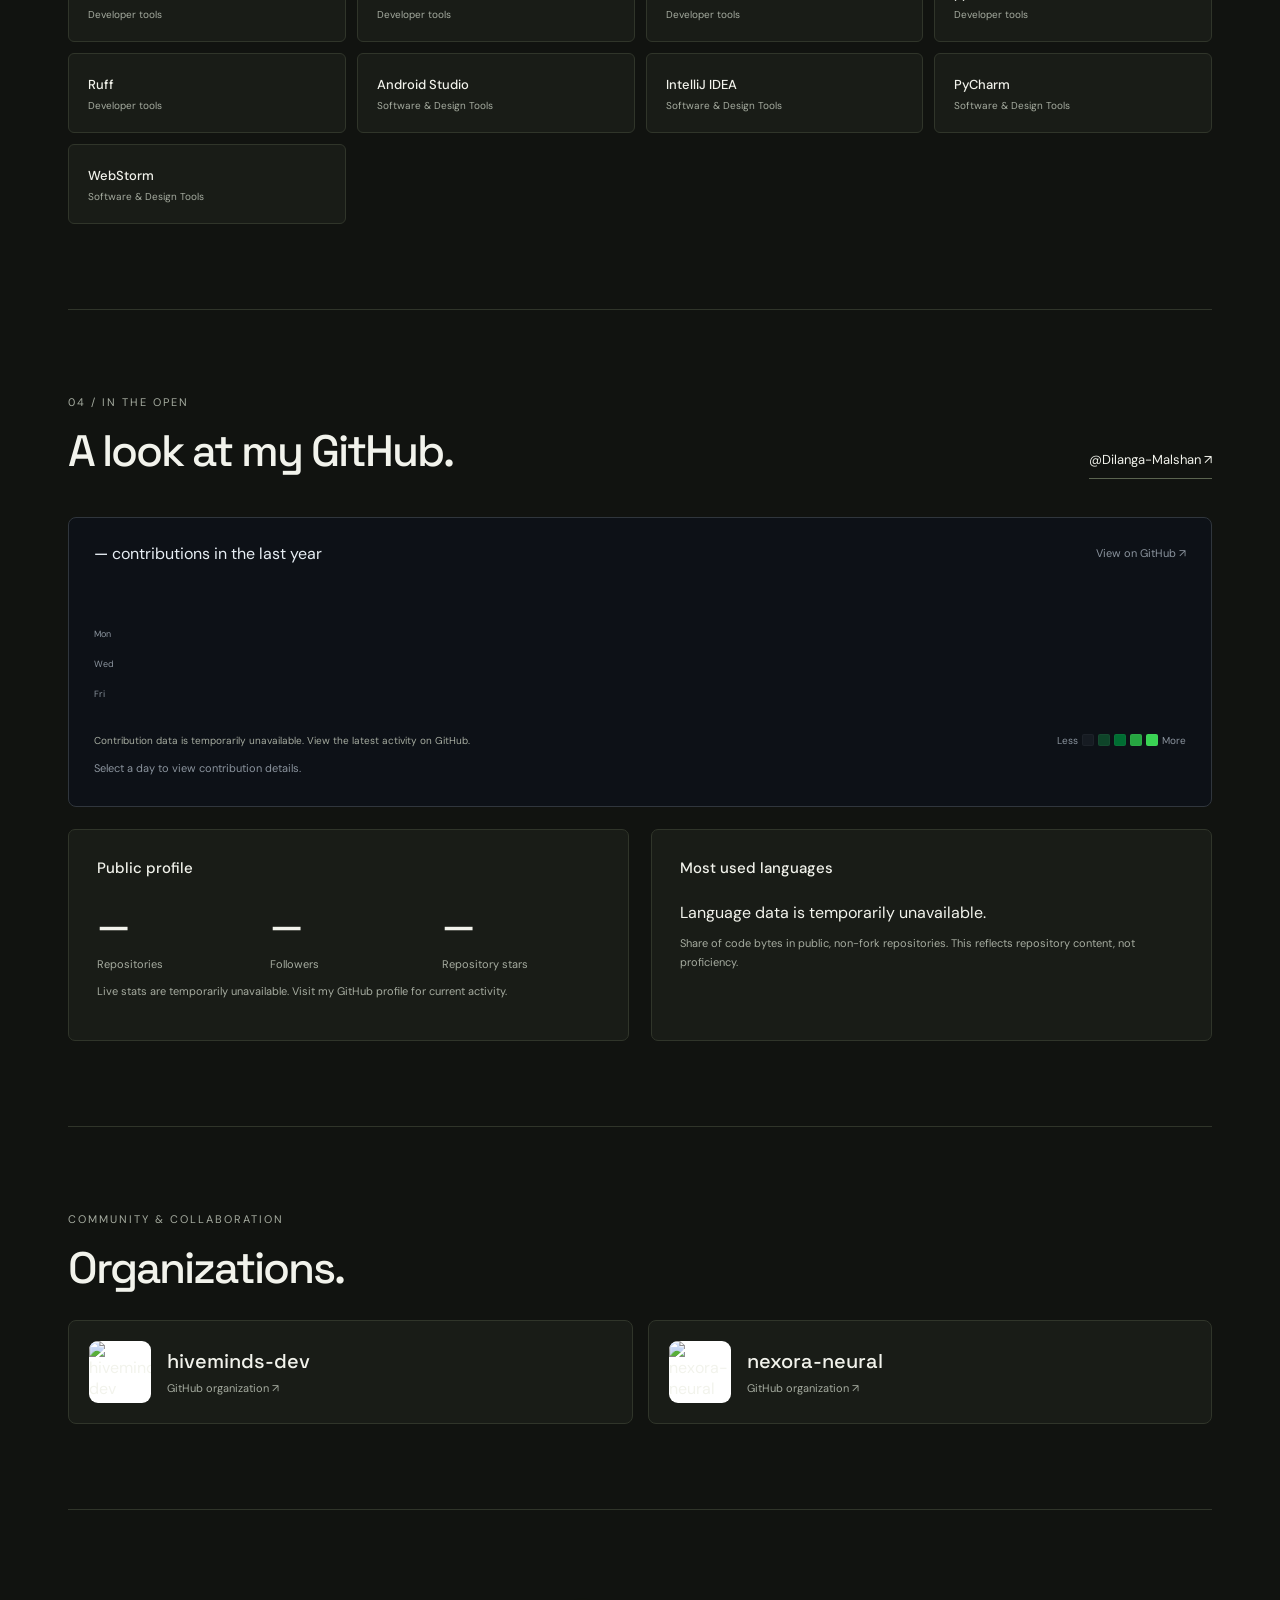
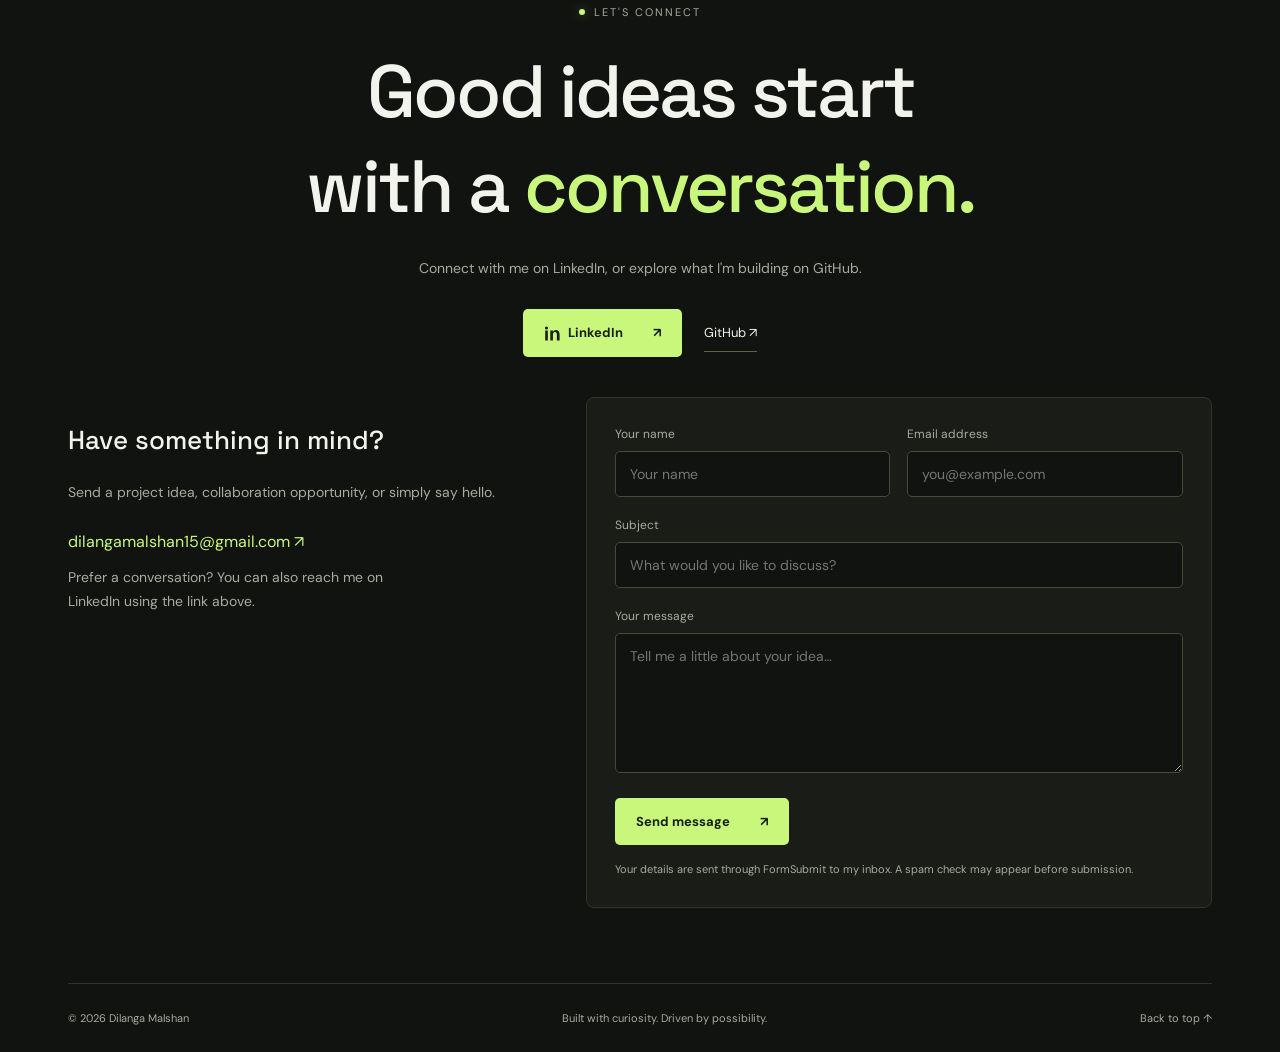
==== commit f3c264b1: "Add modern portfolio website with animated projects and live GitHub activity" ====
--- a/index.html
+++ b/index.html
@@ -1,384 +1,12 @@
 <!DOCTYPE html>
-<html lang="en">
-
-<head>
-    <meta charset="UTF-8">
-    <meta name="viewport" content="width=device-width, initial-scale=1.0">
-    <title>Dilanga Malshan | AI Engineering Student</title>
-    <link
-        href="https://fonts.googleapis.com/css2?family=Outfit:wght@300;400;600;800&family=Fira+Code:wght@400;500&display=swap"
-        rel="stylesheet">
-    <link rel="stylesheet" href="https://cdnjs.cloudflare.com/ajax/libs/font-awesome/6.4.0/css/all.min.css">
-    <link rel="stylesheet" href="style.css">
-    <link rel="stylesheet" href="https://cdnjs.cloudflare.com/ajax/libs/font-awesome/6.5.0/css/all.min.css">
-</head>
-
-<body>
-    <div class="cursor-glow"></div>
-
-    <div class="ambient-glow"></div>
-
-    <nav>
-        <div class="logo">DM.</div>
-        <ul class="nav-links">
-            <li><a href="#hero">Home</a></li>
-            <li><a href="#about">About</a></li>
-            <li><a href="#skills">Skills</a></li>
-            <li><a href="#projects">Projects</a></li>
-            <li><a href="#contact">Contact</a></li>
-        </ul>
-    </nav>
-
-    <div class="container">
-        <section id="hero">
-            <div class="hero-text">
-                <h3>Hello, World! I am</h3>
-                <h1>Dilanga <span>Malshan</span></h1>
-                <h3>AI Engineering Student</h3>
-                <p>Driven by a passion for Artificial Intelligence, Machine Learning, and innovation. I build
-                    intelligent solutions to solve real-world problems.</p>
-                <div class="cta-buttons">
-                    <a href="#projects" class="btn btn-primary">View Projects</a>
-                    <a href="#contact" class="btn btn-secondary">Contact Me</a>
-                </div>
-            </div>
-            <div class="hero-img">
-                <div class="glass photo-placeholder">
-                    <img src="dp png.png" alt="Dilanga Malshan" class="profile-pic">
-                </div>
-            </div>
-        </section>
-
-        <section id="about" class="section-padding">
-            <h2 class="section-title">About <span>Me</span></h2>
-            <div class="info-grid">
-                <div class="glass info-card">
-                    <p>I am an ambitious AI Engineering student with a deep-rooted interest in the mechanics of
-                        intelligence. My core focus lies in Machine Learning, Deep Learning, Computer Vision, and
-                        Natural Language Processing (NLP).</p>
-                    <p>I thrive on transforming complex data into actionable insights and designing AI-driven
-                        architectures. My ultimate career goal is to become an industry-leading AI Engineer, creating
-                        scalable solutions that push the boundaries of technology and solve pressing global challenges.
-                    </p>
-                </div>
-                <div class="glass info-card">
-                    <h3 class="edu-heading">Education</h3>
-                    <div class="edu-item">
-                        <h4>BSc in AI Engineering</h4>
-                        <p class="edu-desc">Focusing on advanced algorithms, neural networks, and modern AI
-                            implementations.</p>
-                    </div>
-                </div>
-            </div>
-        </section>
-
-        <section id="skills" class="section-padding">
-            <h2 class="section-title">Technical <span>Skills</span></h2>
-            <div class="tech-stack">
-    <span>Generative AI</span>
-    <span>Python</span>
-    <span>UI/UX</span>
-</div>
-
-<!-- Neon Filling Bar -->
-<div class="progress-bar" data-fill="80">
-    <div class="progress-fill"></div>
-</div>
-            <div class="skills-container">
-                <div class="glass skill-category">
-                    <h3><i class="fas fa-code"></i> Programming</h3>
-                    <div class="skill-tags">
-                        <span class="tag">Python</span>
-                        <span class="tag">JavaScript</span>
-                        <span class="tag">C++</span>
-                    </div>
-                </div>
-                <div class="glass skill-category">
-                    <h3><i class="fas fa-brain"></i> AI & Machine Learning</h3>
-                    <div class="skill-tags">
-                        <span class="tag">TensorFlow</span>
-                        <span class="tag">PyTorch</span>
-                        <span class="tag">OpenCV</span>
-                        <span class="tag">Scikit-learn</span>
-                    </div>
-                </div>
-                <div class="glass skill-category">
-                    <h3><i class="fas fa-globe"></i> Web Development</h3>
-                    <div class="skill-tags">
-                        <span class="tag">HTML5</span>
-                        <span class="tag">CSS3</span>
-                        <span class="tag">JavaScript</span>
-                    </div>
-                </div>
-                <div class="glass skill-category">
-                    <h3><i class="fas fa-tools"></i> Tools & Version Control</h3>
-                    <div class="skill-tags">
-                        <span class="tag">Git</span>
-                        <span class="tag">GitHub</span>
-                        <span class="tag">VS Code</span>
-                    </div>
-                </div>
-            </div>
-        </section>
-
-        
-        <section id="projects" class="section-padding">
-            <h2 class="section-title">Featured <span>Projects</span></h2>
-             <div class="progress-bar">
-                    <div class="progress-fill" style="width: 0%;"></div>
-                </div>
-
-                <div class="progress-bar" data-fill="80">
-                    <div class="progress-fill"></div>
-                </div>
-           
-            <div class="projects-grid">
-
-              
-
-                <div class="glass project-card">
-                    <i class="fas fa-bus project-icon"></i>
-                    <h3>NextStop</h3>
-                    <p>An AI-powered real-time public transportation ecosystem designed for Sri Lanka. Features live bus
-                        tracking, smart arrival predictions, and an intelligent admin dashboard for active bus
-                        monitoring.</p>
-                    <div class="tech-stack">
-                        <span>Python</span>
-                        <span>AI Prediction</span>
-                        <span>Web Dashboard</span>
-                        <span>Real-time Data</span>
-                    </div>
-                    <div class="project-links">
-                        <a href="https://github.com/Dilanga-Malshan/NextStop"><i class="fab fa-github"></i> Source
-                            Code</a>
-                        <a href="https://nextstop-sl.vercel.app/"><i class="fas fa-external-link-alt"></i> Live Demo</a>
-                    </div>
-                </div>
-
-                <div class="glass project-card">
-                    <i class="fas fa-comments project-icon"></i>
-                    <h3>AI Chatbot System</h3>
-                    <p>An intelligent chatbot leveraging Natural Language Processing (NLP) to understand context and
-                        automatically respond to user queries with high accuracy.</p>
-                    <div class="tech-stack">
-                        <span>Python</span>
-                        <span>NLP</span>
-                        <span>TensorFlow</span>
-                    </div>
-                    <div class="project-links">
-                        <a href="#"><i class="fab fa-github"></i> Source Code</a>
-                    </div>
-                </div>
-
-                <div class="glass project-card">
-                    <i class="fas fa-user-shield project-icon"></i>
-                    <h3>Face Detection System</h3>
-                    <p>A robust real-time face detection system utilizing deep learning algorithms and computer vision
-                        techniques for accurate facial mapping and recognition.</p>
-                    <div class="tech-stack">
-                        <span>Python</span>
-                        <span>OpenCV</span>
-                        <span>Deep Learning</span>
-                    </div>
-                    <div class="project-links">
-                        <a href="#"><i class="fab fa-github"></i> Source Code</a>
-                    </div>
-                </div>
-                <div class="glass project-card">
-                    <i class="fab fa-windows project-icon"></i>
-                    <h3>Oneclick Assist</h3>
-                    <p>A Windows utility application designed to streamline daily user tasks and improve productivity.
-                        Officially published and available for download on the Microsoft Store.</p>
-                    <div class="tech-stack">
-                        <span>Windows App</span>
-                        <span>C++</span>
-                        <span>UI Design</span>
-                    </div>
-                    <div class="project-links">
-                        <a href="#"><i class="fab fa-microsoft"></i> Microsoft Store</a>
-                        <a href="#"><i class="fab fa-github"></i> Source Code</a>
-                    </div>
-                </div>
-                <div class="glass project-card">
-                    <i class="fas fa-magic project-icon"></i>
-                    <h3>AI Image Enhancer</h3>
-                    <p>A web-based application utilizing generative models to upscale, enhance, and modify images with
-                        high fidelity. Built to explore the capabilities of modern text-to-image and image-to-image
-                        architectures.</p>
-                    <div class="tech-stack">
-                        <span>Generative AI</span>
-                        <span>Python</span>
-                        <span>UI/UX</span>
-                    </div>
-                    <div class="project-links">
-                        <a href="#"><i class="fab fa-github"></i> Source Code</a>
-                        <a href="#"><i class="fas fa-external-link-alt"></i> Live Demo</a>
-                    </div>
-                </div>
-
-                <div class="glass project-card">
-                    <i class="fas fa-users-cog project-icon"></i>
-                    <h3>Student Management Web App</h3>
-                    <p>A comprehensive full-stack web application developed to seamlessly manage, update, and track
-                        student records securely.</p>
-                    <div class="tech-stack">
-                        <span>HTML/CSS/JS</span>
-                        <span>Backend Setup</span>
-                        <span>Database</span>
-                    </div>
-                    <div class="project-links">
-                        <a href="#"><i class="fab fa-github"></i> Source Code</a>
-                    </div>
-                </div>
-
-            </div>
-        </section>
-        <section id="contact" class="container section-padding">
-  <div class="contact-grid">
-    <!-- Left text -->
-    <div class="contact-info glass">
-      <h2>Have a question?</h2>
-      <p>We’re here to help! Fill out the form or reach us via email or phone. Our Customer Care Team is available to help you get the best experience out of our services.</p>
-      <p>Everyone gets a personalized response, so please allow 24 hours during business hours for a reply. Our business hours are M-F from 9am to 5pm PT.</p>
-      
-      <div class="contact-links">
-        <p><i class="fas fa-envelope"></i> <a href="mailto:dilangamalshan15@gmail.com">dilangamalshan15@gmail.com</a></p>
-        <p><i class="fas fa-phone"></i> +94769196907</p>
-        <p><i class="fas fa-comment"></i> <a href="#">chat with us</a></p>
-      </div>
-    </div>
-
-    <!-- Right form -->
-    <form class="contact-form glass">
-      <div class="form-row">
-        <input type="text" placeholder="First Name" required>
-        <input type="text" placeholder="Last Name" required>
-      </div>
-      <input type="email" placeholder="Email" required>
-      <input type="tel" placeholder="Phone Number (optional)">
-      <select>
-        <option value="">Select your topic</option>
-        <option value="order">Order Issue</option>
-        <option value="support">Support</option>
-        <option value="general">General Question</option>
-      </select>
-      <input type="text" placeholder="Order Number (optional)">
-      <input type="text" placeholder="Salon Name (if applicable)">
-      <textarea placeholder="Message" rows="5"></textarea>
-      <button type="submit" class="btn btn-primary">SUBMIT</button>
-    </form>
-  </div>
-
-  <script>
-const reveals = document.querySelectorAll(".reveal");
-
-function revealOnScroll() {
-    const trigger = window.innerHeight * 0.85;
-    reveals.forEach(el => {
-        const top = el.getBoundingClientRect().top;
-        if (top < trigger) el.classList.add("active");
-    });
-}
-
-window.addEventListener("scroll", revealOnScroll);
-revealOnScroll();
-</script>
-</section>
-
-        <section id="contact" class="section-padding contact-section">
-            <h2 class="section-title">Let's <span>Connect</span></h2>
-            <div class="glass contact-card">
-                <p class="contact-text">I'm always open to discussing new projects, creative ideas, or opportunities to
-                    be part of your vision in the AI landscape.</p>
-                <a href="mailto:dilangamalshan15@gmail.com" class="btn btn-primary"><i class="fas fa-envelope"></i> Drop
-                    an Email</a>
-
-                <div class="social-links">
-                    <a href="https://github.com/Dilanga-Malshan" target="_blank"><i class="fab fa-github"></i></a>
-                    <a href="https://www.linkedin.com/in/diianga-malshan-7b5231282/" target="_blank"><i
-                            class="fab fa-linkedin"></i></a>
-                </div>
-            </div>
-        </section>
-
-    </div>
-
-    <footer>
-        <p>&copy; 2026 Dilanga Malshan. All rights reserved.</p>
-    </footer>
-
-    <script>
-        const cards = document.querySelectorAll(".project-card");
-
-        cards.forEach(card => {
-            card.addEventListener("mousemove", e => {
-                const rect = card.getBoundingClientRect();
-                const x = e.clientX - rect.left;
-                const y = e.clientY - rect.top;
-
-                const centerX = rect.width / 2;
-                const centerY = rect.height / 2;
-
-                const rotateX = -(y - centerY) / 12;
-                const rotateY = (x - centerX) / 12;
-
-                card.style.transform =
-                    `rotateX(${rotateX}deg) rotateY(${rotateY}deg) scale(1.03)`;
-            });
-
-            card.addEventListener("mouseleave", () => {
-                card.style.transform = "rotateX(0) rotateY(0) scale(1)";
-            });
-        });
-    </script>
-
-    <div class="cursor-glow"></div>
-
-    <script>
-        const glow = document.querySelector(".cursor-glow");
-
-        document.addEventListener("mousemove", e => {
-            glow.style.left = e.clientX + "px";
-            glow.style.top = e.clientY + "px";
-        });
-    </script>
-
-
-    <!-- <iframe src="https://www.linkedin.com/embed/feed/update/urn:li:share:7421436017179516928?collapsed=1" height="668"
-        width="504" frameborder="0" allowfullscreen="" title="Embedded post"></iframe>
-    
-    
-        <div class="section" id="github">
-        <h2>My GitHub Activity</h2>
-
-        <img src="https://ghchart.rshah.org/00bfff/Dilanga-Malshan" alt="GitHub Contribution Chart"
-            class="github-chart">
-    </div> -->
-
-
-<script>
-const progressBars = document.querySelectorAll('.progress-bar');
-
-function fillProgressBars() {
-    const trigger = window.innerHeight * 0.85;
-
-    progressBars.forEach(bar => {
-        const top = bar.getBoundingClientRect().top;
-        if (top < trigger) {
-            const fill = bar.querySelector('.progress-fill');
-            const percent = bar.getAttribute('data-fill') || 70; // default 70%
-            fill.style.width = percent + '%';
-        }
-    });
-}
-
-window.addEventListener('scroll', fillProgressBars);
-fillProgressBars();
-</script>
-
-
-
-
-</body>
-
-</html>+<html lang="en"><head><meta charset="UTF-8"><meta name="viewport" content="width=device-width, initial-scale=1"><meta name="description" content="Dilanga Malshan — AI & Software Engineering Undergraduate and aspiring GenAI Engineer. Explore AI applications, backend APIs, and software projects."><title>Dilanga Malshan — AI & Software Engineering</title><style>
+@import url('https://fonts.googleapis.com/css2?family=DM+Sans:wght@400;500;600;700&family=Space+Grotesk:wght@400;500;600;700&display=swap');
+:root{--bg:#111310;--panel:#191c17;--muted:#a6aca0;--line:#30352a;--lime:#c8f77c;--text:#f2f3ec}*{box-sizing:border-box}html{scroll-behavior:smooth;scroll-padding-top:90px}body{margin:0;background:var(--bg);color:var(--text);font-family:'DM Sans',sans-serif}a{color:inherit;text-decoration:none}button{font:inherit}button,a{ -webkit-tap-highlight-color:transparent}a:focus-visible,button:focus-visible{outline:2px solid var(--lime);outline-offset:6px}::selection{background:var(--lime);color:var(--bg)}.wrap{max-width:1240px;margin:auto;padding:0 48px}nav{height:88px;display:flex;align-items:center;justify-content:space-between;border-bottom:1px solid var(--line);gap:24px}.brand{font-family:'Space Grotesk';font-size:24px;font-weight:700;letter-spacing:-1px}.brand span{color:var(--lime)}.navlinks{display:flex;gap:30px;font-size:13px;color:#bec2b8}.navlinks a:hover{color:var(--lime)}.navcontact{border:1px solid #65724f;padding:12px 18px;border-radius:30px;font-size:13px}.arrow{margin-left:18px;color:var(--lime)}.hero{padding:78px 0 66px;display:grid;grid-template-columns:1.2fr 1fr;gap:60px;align-items:center}.eyebrow{font-size:11px;text-transform:uppercase;letter-spacing:2px;color:var(--muted);display:flex;align-items:center;gap:9px}.dot{width:6px;height:6px;background:var(--lime);border-radius:50%;box-shadow:0 0 12px #c8f77460}.hero h1{font-family:'Space Grotesk';font-size:clamp(48px,6.4vw,83px);line-height:1.04;letter-spacing:-4.5px;font-weight:500;margin:30px 0 24px}.hero h1 span{color:var(--lime)}.intro{font-size:15px;color:var(--muted);line-height:1.85;max-width:450px}.intro strong{color:var(--text);font-weight:500}.actions{display:flex;gap:22px;align-items:center;margin-top:32px}.btn{display:inline-flex;align-items:center;gap:30px;background:var(--lime);color:#17200c;border-radius:5px;padding:15px 21px;font-size:13px;font-weight:700;transition:transform .2s}.btn:hover{transform:translateY(-3px)}.textlink{font-size:13px;border-bottom:1px solid #5b6450;padding:10px 0}.portrait{position:relative}.portrait:before{content:'';position:absolute;inset:18px -14px -14px 18px;border:1px solid #53663c;border-radius:5px;z-index:-1}.portrait img{width:100%;height:480px;object-fit:cover;object-position:50% 30%;border-radius:5px;filter:grayscale(1)}.portrait-label{position:absolute;bottom:23px;left:22px;right:22px;padding:17px 20px;background:#151910e8;backdrop-filter:blur(10px);border:1px solid #596444;display:flex;justify-content:space-between;align-items:center;font-size:12px}.portrait-label span{color:var(--lime);font-size:10px;letter-spacing:1px}.ticker{border-top:1px solid var(--line);border-bottom:1px solid var(--line);padding:22px 0;display:flex;justify-content:space-between;gap:20px;color:#c4c9bd;font-size:11px;text-transform:uppercase;letter-spacing:2px}.ticker b{color:var(--lime);font-weight:400}.section{padding:85px 0;border-bottom:1px solid var(--line)}.sectionhead{display:flex;justify-content:space-between;gap:25px;align-items:end;margin-bottom:38px}.section h2{font-family:'Space Grotesk';font-size:44px;font-weight:500;letter-spacing:-2px;margin:14px 0 0}.small{color:var(--muted);font-size:13px;line-height:1.7;max-width:350px}.aboutgrid{display:grid;grid-template-columns:1fr 1fr;gap:70px}.aboutcopy{font-size:22px;line-height:1.65;letter-spacing:-.4px}.aboutcopy span{color:var(--muted)}.focus{display:grid;gap:22px}.focusitem{display:grid;grid-template-columns:30px 1fr;gap:12px}.num{font-family:'Space Grotesk';color:var(--lime);font-size:12px;padding-top:5px}.focus h3{font-size:15px;margin:0 0 7px;font-weight:500}.focus p{font-size:13px;color:var(--muted);line-height:1.7;margin:0}.projects{display:grid;grid-template-columns:1fr 1fr;gap:24px}.project{border:1px solid var(--line);border-radius:8px;overflow:hidden;background:var(--panel);transition:border-color .2s,transform .2s}.project:hover{border-color:#7c9856;transform:translateY(-4px)}.art{height:250px;padding:30px;background:#21261b;display:flex;align-items:center;justify-content:center;overflow:hidden;position:relative}.film{width:83%;background:#0f120d;border:1px solid #4b5939;border-radius:8px;padding:19px;box-shadow:0 25px 35px #0005;transform:rotate(-3deg)}.window{display:flex;gap:4px;margin-bottom:18px}.window i{width:5px;height:5px;background:#667a50;border-radius:50%}.film small{font-size:8px;color:var(--lime);letter-spacing:2px}.film h4{font-size:25px;font-family:'Space Grotesk';margin:8px 0 15px;font-weight:500}.searchmock{padding:10px;border:1px solid #485139;font-size:10px;color:#9ca990;border-radius:3px;display:flex;justify-content:space-between}.searchmock span{color:var(--lime)}.codeart{background:#1c211e}.code{width:88%;font-family:monospace;font-size:12px;line-height:2;color:#a9b7a2;border-left:2px solid var(--lime);padding:16px 22px}.code em{font-style:normal;color:var(--lime)}.projectbody{padding:27px}.projecttop{display:flex;justify-content:space-between;align-items:center}.project h3{font-size:23px;font-weight:500;letter-spacing:-.7px;margin:0}.project p{font-size:13px;line-height:1.8;color:var(--muted)}.tags{display:flex;flex-wrap:wrap;gap:7px;margin-top:20px}.tags span{border:1px solid #3c4433;border-radius:4px;padding:5px 9px;font-size:10px;color:#c4cfb6}.filters{display:flex;flex-wrap:wrap;gap:8px;margin-bottom:26px}.filters button{border:1px solid var(--line);background:none;color:var(--muted);border-radius:30px;padding:10px 16px;font-size:12px;cursor:pointer}.filters button.active{background:var(--lime);border-color:var(--lime);color:#17200c}.stackgrid{display:grid;grid-template-columns:repeat(4,1fr);gap:11px}.tech{background:var(--panel);border:1px solid var(--line);border-radius:6px;padding:19px;display:flex;gap:13px;align-items:center;min-height:80px}.tech img{width:30px;height:30px}.tech strong{font-weight:500;font-size:13px}.tech small{display:block;color:var(--muted);font-size:10px;margin-top:5px}.tech[hidden]{display:none}.statsgrid{display:grid;grid-template-columns:1fr 1fr;gap:22px}.statbox{border:1px solid var(--line);border-radius:7px;background:var(--panel);padding:28px}.statbox h3{font-size:15px;font-weight:500;margin:0 0 24px}.numbers{display:grid;grid-template-columns:repeat(3,1fr);gap:15px}.numbers b{font-family:'Space Grotesk';font-size:37px;font-weight:500}.numbers span{display:block;color:var(--muted);font-size:11px;margin-top:8px}.langrow{display:grid;grid-template-columns:88px 1fr 42px;gap:12px;align-items:center;font-size:12px;margin:15px 0}.track{height:5px;background:#303829;border-radius:9px;overflow:hidden}.track i{height:100%;display:block;background:var(--lime)}.status{font-size:11px;color:var(--muted);line-height:1.7}.contact{padding:95px 0 75px;text-align:center}.contact h2{font-family:'Space Grotesk';font-size:clamp(40px,6vw,74px);letter-spacing:-3px;font-weight:500;margin:25px 0}.contact h2 span{color:var(--lime)}.contact .eyebrow{justify-content:center}.contact p{font-size:14px;color:var(--muted);margin-bottom:30px}.contact .actions{justify-content:center}.socialicon{width:17px;height:17px;fill:currentColor;vertical-align:middle;margin-right:7px}footer{border-top:1px solid var(--line);padding:27px 0;display:flex;justify-content:space-between;font-size:11px;color:var(--muted)}.rise{animation:rise .8s ease both}.portrait{animation-delay:.15s}@keyframes rise{from{opacity:0;transform:translateY(18px)}to{opacity:1;transform:translateY(0)}}@media(max-width:850px){.wrap{padding:0 25px}.hero{gap:30px}.hero h1{letter-spacing:-3px}.portrait img{height:420px}.stackgrid{grid-template-columns:repeat(3,1fr)}.navlinks{gap:18px}.aboutgrid{gap:35px}}@media(max-width:600px){nav{height:75px}.navlinks{display:none}.hero{grid-template-columns:1fr;padding-top:50px;gap:45px}.hero h1{font-size:58px}.portrait{margin-right:14px}.portrait img{height:400px;object-position:50% 33%}.ticker{font-size:8px;letter-spacing:.7px;gap:8px}.section{padding:58px 0}.section h2{font-size:35px}.sectionhead{display:block}.sectionhead .small{margin-top:18px}.aboutgrid,.projects,.statsgrid{grid-template-columns:1fr}.stackgrid{grid-template-columns:1fr 1fr}.tech{padding:13px;gap:9px}.tech strong{font-size:11px}.tech img{width:25px;height:25px}.tech small{font-size:9px}.contact h2{letter-spacing:-2px}footer{gap:20px;line-height:1.8}.art{height:220px}}@media(prefers-reduced-motion:reduce){html{scroll-behavior:auto}*,*:before{animation:none!important;transition:none!important}}
+.contact-layout{display:grid;grid-template-columns:.85fr 1.15fr;gap:55px;text-align:left;margin-top:40px;align-items:start}.contact-layout h3{font-family:'Space Grotesk';font-size:26px;font-weight:500}.email-link{color:var(--lime);overflow-wrap:anywhere}.contact-form{padding:28px;border:1px solid var(--line);border-radius:8px;background:var(--panel)}.contact-form label{display:block;font-size:12px;color:var(--muted);margin-bottom:9px}.contact-form input,.contact-form textarea{width:100%;background:var(--bg);color:var(--text);border:1px solid #434b39;border-radius:5px;padding:13px 14px;font:inherit;font-size:14px;margin-bottom:20px}.contact-form input:focus,.contact-form textarea:focus{outline:2px solid var(--lime);outline-offset:2px}.contact-form textarea{resize:vertical;min-height:140px}.contact-form .btn{border:0;cursor:pointer}.form-pair{display:grid;grid-template-columns:1fr 1fr;gap:17px}.contact-form .status{margin:15px 0 0;font-size:11px}.org-grid{display:flex;flex-wrap:wrap;gap:15px;margin-top:24px}.org-link{display:flex;align-items:center;gap:16px;padding:20px;border:1px solid var(--line);border-radius:8px;background:var(--panel)}.org-link img{width:48px;height:48px;border-radius:9px}@media(max-width:600px){.contact-layout{grid-template-columns:1fr;gap:25px}.form-pair{grid-template-columns:1fr;gap:0}.contact-form{padding:20px}}.org-grid{display:grid;grid-template-columns:1fr 1fr}.org-link{transition:border-color .2s,transform .2s}.org-link:hover{border-color:var(--lime);transform:translateY(-3px)}.org-link strong{font-family:'Space Grotesk';font-weight:500;font-size:20px}.org-link small{display:block;color:var(--muted);font-size:11px;margin-top:7px}.org-link img{width:62px;height:62px;background:white}.contribution-card{display:grid;grid-template-columns:1fr 1fr;align-items:center;gap:40px;background:linear-gradient(115deg,#232e1b,#191c17);border:1px solid #4a5c35;border-radius:8px;padding:35px;margin-bottom:22px}.contribution-count{display:flex;align-items:center;gap:25px;font-family:'Space Grotesk';font-size:90px;line-height:1.1;color:var(--lime);margin:17px 0}.contribution-count span{font:18px/1.6 'DM Sans',sans-serif;color:var(--text)}.contribution-dots{display:grid;grid-template-columns:repeat(23,1fr);gap:6px}.contribution-dots i{aspect-ratio:1;background:var(--lime);border-radius:3px;animation:lightup .7s both}.contribution-dots i:nth-child(3n){animation-delay:.15s}.contribution-dots i:nth-child(4n){animation-delay:.3s}.contribution-visual .status{margin-bottom:0}@keyframes lightup{from{opacity:.2}to{opacity:1}}@media(max-width:850px){.navlinks{gap:12px}.contribution-card{gap:25px;padding:25px}.contribution-dots{gap:4px}.contribution-count{font-size:70px;gap:16px}.contribution-count span{font-size:15px}}@media(max-width:600px){.org-grid,.contribution-card{grid-template-columns:1fr}.contribution-card{gap:27px}.contribution-dots{gap:5px}.org-link strong{font-size:18px}}.contribution-count b{font:inherit}.calendar-scroll{overflow-x:auto;padding:5px 0}.contribution-dots{display:grid;grid-template-rows:repeat(7,9px);grid-auto-flow:column;grid-auto-columns:9px;grid-template-columns:none;gap:3px;width:max-content}.contribution-dots i{width:9px;height:9px;aspect-ratio:auto;border-radius:2px;animation:none;background:#303829}.contribution-dots i[data-level="1"]{background:#4c6530}.contribution-dots i[data-level="2"]{background:#719a42}.contribution-dots i[data-level="3"]{background:#9fc959}.contribution-dots i[data-level="4"]{background:#c8f77c}.contribution-visual{min-width:0}.contribution-dots .spacer{visibility:hidden}
+.contribution-card{display:block;background:#0d1117;border:1px solid #30363d;padding:25px;color:#e6edf3}.calendar-heading{display:flex;justify-content:space-between;gap:16px;align-items:center;margin-bottom:20px}.calendar-heading h3{font-size:16px;font-weight:400;margin:0}.calendar-heading b{font-weight:500}.calendar-heading a{font-size:11px;color:#8b949e}.calendar-layout{display:grid;grid-template-columns:30px auto;grid-template-rows:20px auto;gap:4px;width:max-content}.calendar-months{grid-column:2;display:grid;grid-auto-columns:12px;grid-auto-flow:column;gap:3px;font-size:10px;color:#8b949e;height:20px}.calendar-months span{overflow:visible;white-space:nowrap}.calendar-days{display:grid;grid-template-rows:repeat(7,12px);gap:3px;font-size:9px;color:#8b949e;line-height:12px}.contribution-dots{grid-template-rows:repeat(7,12px);grid-auto-columns:12px;gap:3px}.contribution-dots button,.calendar-legend i{border:1px solid #ffffff08;width:12px;height:12px;border-radius:2px;background:#161b22;padding:0}.contribution-dots button{cursor:pointer}.contribution-dots .spacer{width:12px;height:12px}.contribution-dots button[data-level="1"],.calendar-legend i[data-level="1"]{background:#0e4429}.contribution-dots button[data-level="2"],.calendar-legend i[data-level="2"]{background:#006d32}.contribution-dots button[data-level="3"],.calendar-legend i[data-level="3"]{background:#26a641}.contribution-dots button[data-level="4"],.calendar-legend i[data-level="4"]{background:#39d353}.contribution-dots button:hover{outline:1px solid #e6edf3;outline-offset:1px}.calendar-footer{display:flex;justify-content:space-between;align-items:center;gap:15px;margin-top:12px}.calendar-footer .status{font-size:10px;margin:0}.calendar-legend{display:flex;align-items:center;gap:4px;font-size:10px;color:#8b949e;white-space:nowrap}.calendar-tooltip{font-size:11px;color:#8b949e;min-height:20px;margin-top:12px}.movie-art{background:radial-gradient(ellipse at 70% 30%,#374522,#171c14)}.movie-orbit{position:absolute;width:220px;height:220px;border-radius:50%;border:1px solid #c8f77c30;animation:orbitpulse 5s ease-in-out infinite}.movie-art .film{animation:floatfilm 6s ease-in-out infinite}.movie-posters{display:flex;gap:8px;margin-top:14px}.movie-posters i{display:grid;place-items:center;flex:1;height:40px;font:8px 'DM Sans';background:linear-gradient(130deg,#314924,#70804d);border-radius:3px}.movie-posters i:nth-child(2){background:linear-gradient(130deg,#394747,#7e9083)}.movie-posters i:nth-child(3){background:linear-gradient(130deg,#38344a,#797083)}.thinking{animation:thinking 1.8s ease-in-out infinite}.ai-art{background:radial-gradient(ellipse at 20% 70%,#26302a,#131b17)}.ai-terminal{background:#0e1512;border:1px solid #4a6251;border-radius:8px;padding:24px;width:95%;font-family:monospace;font-size:12px;box-shadow:0 20px 30px #0003}.ai-terminal small{color:#8dab92;font-size:9px;letter-spacing:1.5px}.terminal-line{color:#c8f77c;margin-top:14px;animation:terminalfade 5s infinite}.terminal-line.second{animation-delay:.5s}.response-line{margin-top:13px;font-size:10px;color:#becaba}.cursor{color:var(--lime);animation:blink 1s steps(1) infinite}.token-flow{display:flex;align-items:center;justify-content:space-between;margin-top:20px;font-size:9px;color:#8daa92}.token-flow i{font-style:normal;padding:5px 8px;border:1px solid #394d3d;border-radius:4px;animation:tokenpulse 3s infinite}.token-flow i:nth-of-type(2){animation-delay:1s}.token-flow i:nth-of-type(3){animation-delay:2s}.download-art{background:linear-gradient(145deg,#24332b,#18201b)}.download-art .film{transform:rotate(2deg)}.download-title{display:flex;align-items:center;justify-content:space-between}.download-title h4{font-size:22px}.download-arrow{font-size:34px;color:var(--lime);animation:downloadarrow 1.8s ease-in-out infinite}.download-track{height:6px;background:#283b2d;border-radius:10px;overflow:hidden;margin:12px 0}.download-track span{height:100%;display:block;background:var(--lime);transform-origin:left;animation:downloadprogress 6s ease-in-out infinite}.download-meta{font-size:8px;color:#99b49d;display:flex;justify-content:space-between}.music-art{background:radial-gradient(ellipse at 20% 50%,#3c3649,#1c1924)}.music-player{display:flex;gap:23px;align-items:center;width:100%;justify-content:center}.record{width:110px;height:110px;flex-shrink:0;border-radius:50%;background:repeating-radial-gradient(#17151b 0 3px,#292530 4px 5px);display:grid;place-items:center;border:1px solid #4c4355;animation:recordspin 12s linear infinite}.record span{display:grid;place-items:center;width:40px;height:40px;background:#c8f77c;border-radius:50%;color:#202516;font-size:22px}.music-info small{font-size:8px;color:#bcb0cb;letter-spacing:1px}.music-info h4{font:500 21px/1.2 'Space Grotesk';margin:12px 0}.equalizer{display:flex;align-items:end;gap:4px;height:27px}.equalizer i{width:5px;height:100%;background:var(--lime);transform-origin:bottom;animation:equalize .9s ease-in-out infinite alternate}.equalizer i:nth-child(3n){animation-delay:-.2s;height:60%}.equalizer i:nth-child(4n){animation-delay:-.7s;height:80%}.equalizer i:nth-child(2n){animation-delay:-.4s}.music-status{font-size:7px;letter-spacing:1px;color:#b5c4a3;display:block;margin-top:12px}@keyframes floatfilm{50%{transform:translateY(-6px) rotate(-1deg)}}@keyframes orbitpulse{50%{transform:scale(1.12);opacity:.4}}@keyframes thinking{50%{opacity:.3}}@keyframes terminalfade{0%,100%{opacity:.45}30%,80%{opacity:1}}@keyframes blink{50%{opacity:0}}@keyframes tokenpulse{40%{border-color:#c8f77c;color:#c8f77c}}@keyframes downloadarrow{50%{transform:translateY(5px)}}@keyframes downloadprogress{0%,8%{transform:scaleX(.08)}80%,100%{transform:scaleX(1)}}@keyframes recordspin{to{transform:rotate(360deg)}}@keyframes equalize{from{transform:scaleY(.25)}to{transform:scaleY(1)}}@media(max-width:600px){.calendar-heading,.calendar-footer{align-items:start;flex-direction:column}.contribution-card{padding:20px}.music-player{gap:18px}.record{width:90px;height:90px}.ai-terminal{padding:18px}.calendar-heading h3{font-size:14px}}@media(prefers-reduced-motion:reduce){.art *{animation:none!important}.download-track span{transform:scaleX(.7)}}
+nav{position:sticky;top:0;z-index:100;background:rgba(17,19,16,.94);backdrop-filter:blur(18px);-webkit-backdrop-filter:blur(18px);isolation:isolate;box-shadow:0 10px 22px #00000012}nav:before{content:"";position:absolute;inset:0 -48px;background:inherit;border-bottom:1px solid var(--line);z-index:-1}.logo-brand{display:flex;align-items:center;flex-shrink:0}.logo-crop{display:block;position:relative;width:82px;height:49px;overflow:hidden}.logo-crop img{position:absolute;width:108px;height:108px;max-width:none;left:-13px;top:-26px}.logo-brand:hover{opacity:.85}@media(max-width:850px){nav:before{left:-25px;right:-25px}}</style></head><body><div class="wrap"><nav><a class="brand logo-brand" href="#" aria-label="Dilanga Malshan home"><span class="logo-crop"><img src="dm-logo.png" alt="Dilanga Malshan DM logo" width="1280" height="1280"></span></a><div class="navlinks"><a href="#about">About</a><a href="#work">Selected work</a><a href="#stack">Tech stack</a><a href="#github">GitHub</a><a href="#organizations">Organizations</a></div><a class="navcontact" href="#contact">Let's connect <span class="arrow">↗</span></a></nav><main><section class="hero"><div class="rise"><div class="eyebrow"><i class="dot"></i> AI & Software Engineering Undergraduate</div><h1>Hi, I'm Dilanga<span>.</span><br>I build with<br><span>intelligence.</span></h1><p class="intro"><strong>Aspiring GenAI Engineer.</strong> Passionate about building AI-powered solutions — from thoughtful web experiences to the APIs that power them.</p><div class="actions"><a class="btn" href="#work">Explore my work <span>↗</span></a><a class="textlink" href="https://github.com/Dilanga-Malshan" target="_blank" rel="noopener noreferrer">GitHub ↗</a></div></div><div class="portrait rise"><img src="portrait.jpg" alt="Dilanga Malshan wearing a dark suit" fetchpriority="high"><div class="portrait-label"><div>Dilanga Malshan</div><span>ASPIRING GENAI ENGINEER</span></div></div></section><div class="ticker"><span>Generative AI</span><b>✳</b><span>Backend engineering</span><b>✳</b><span>Web & mobile</span><b>✳</b><span>Always building</span></div>
+<section class="section" id="about"><div class="sectionhead"><div><div class="eyebrow">01 / A little about me</div><h2>Curiosity meets code.</h2></div></div><div class="aboutgrid"><div class="aboutcopy">I build AI-powered applications, backend APIs, and web experiences.<br><br><span>My focus is simple: turn practical problems into useful software, and keep learning through the things I build.</span></div><div class="focus"><div class="focusitem"><span class="num">01</span><div><h3>AI that does something useful</h3><p>LLM applications, AI agents, and structured outputs with LangChain, LangGraph, and local models.</p></div></div><div class="focusitem"><span class="num">02</span><div><h3>Reliable foundations</h3><p>Backend APIs and data workflows with FastAPI, Pydantic, SQLAlchemy, and PostgreSQL.</p></div></div><div class="focusitem"><span class="num">03</span><div><h3>From API to interface</h3><p>Angular and TypeScript for web experiences, an interest in Flutter, and maintainable Python with pytest and Ruff.</p></div></div></div></div></section>
+<section class="section" id="work"><div class="sectionhead"><div><div class="eyebrow">02 / Selected work</div><h2>Ideas, put into practice.</h2></div><a class="textlink" href="https://github.com/Dilanga-Malshan?tab=repositories" target="_blank" rel="noopener noreferrer">All repositories ↗</a></div><div class="projects"><a class="project" href="https://github.com/Dilanga-Malshan/Movie-Finder-project" target="_blank" rel="noopener noreferrer"><div class="art movie-art" aria-hidden="true"><div class="movie-orbit"></div><div class="film"><div class="window"><i></i><i></i><i></i></div><small>AI MOVIE FINDER</small><h4>Your next great watch.</h4><div class="searchmock">Exploring stories <span class="thinking">● ● ●</span></div><div class="movie-posters"><i>SCI-FI</i><i>DRAMA</i><i>MYSTERY</i></div></div></div><div class="projectbody"><div class="projecttop"><h3>AI Movie Finder</h3><span class="arrow">↗</span></div><p>A local AI movie analysis app that explores themes, recommendations, and connections between films.</p><div class="tags"><span>Python</span><span>FastAPI</span><span>LangChain</span><span>Ollama</span></div></div></a><a class="project" href="https://github.com/Dilanga-Malshan/gen-ai-101" target="_blank" rel="noopener noreferrer"><div class="art ai-art" aria-hidden="true"><div class="ai-terminal"><div class="window"><i></i><i></i><i></i></div><small>GEN AI 101 / PLAYGROUND</small><div class="terminal-line">&gt; connect_model()</div><div class="terminal-line second">&gt; stream_response()</div><div class="response-line">Building something intelligent<span class="cursor">▌</span></div><div class="token-flow"><i>context</i><span>→</span><i>model</i><span>→</span><i>response</i></div></div></div><div class="projectbody"><div class="projecttop"><h3>Gen AI 101</h3><span class="arrow">↗</span></div><p>A learning repository exploring chat, streaming responses, tool calling, and AI inference through practical examples.</p><div class="tags"><span>JavaScript</span><span>Node.js</span><span>AI inference</span></div></div></a><a class="project" href="https://github.com/Dilanga-Malshan/yt-downloader-tool" target="_blank" rel="noopener noreferrer"><div class="art download-art" aria-hidden="true"><div class="film"><div class="window"><i></i><i></i><i></i></div><small>YT DOWNLOADER PRO</small><div class="download-title"><h4>Ready for offline.</h4><span class="download-arrow">↓</span></div><div class="download-track"><span></span></div><div class="download-meta"><span>VIDEO / AUDIO</span><span>↓ DOWNLOADING</span></div></div></div><div class="projectbody"><div class="projecttop"><h3>YT Downloader Pro</h3><span class="arrow">↗</span></div><p>A Windows desktop app for saving permitted video and audio, with quality selection, download progress, and a responsive interface.</p><div class="tags"><span>Python</span><span>CustomTkinter</span><span>yt-dlp</span><span>FFmpeg</span></div></div></a><a class="project" href="https://github.com/Dilanga-Malshan/Discord-Music-Bot" target="_blank" rel="noopener noreferrer"><div class="art music-art" aria-hidden="true"><div class="music-player"><div class="record"><span>♪</span></div><div class="music-info"><small>DISCORD MUSIC BOT</small><h4>Your server.<br>Your soundtrack.</h4><div class="equalizer"><i></i><i></i><i></i><i></i><i></i><i></i><i></i><i></i><i></i><i></i><i></i><i></i></div><span class="music-status">● VOICE CONNECTED</span></div></div></div><div class="projectbody"><div class="projecttop"><h3>Discord Music Bot</h3><span class="arrow">↗</span></div><p>A Python music bot with YouTube search, voice playback, and track skipping for Discord servers.</p><div class="tags"><span>Python</span><span>discord.py</span><span>yt-dlp</span></div></div></a></div></section>
+<section class="section" id="stack"><div class="sectionhead"><div><div class="eyebrow">03 / My toolkit</div><h2>The tools behind the work.</h2></div><p class="small">Languages, frameworks, and everyday tools I use to bring an idea to life.</p></div><div class="filters" role="group" aria-label="Filter technologies"><button class="active" data-filter="All" aria-pressed="true">All tools</button><button data-filter="Languages" aria-pressed="false">Languages</button><button data-filter="AI & Backend" aria-pressed="false">AI & Backend</button><button data-filter="Frontend & Mobile" aria-pressed="false">Frontend & Mobile</button><button data-filter="Developer tools" aria-pressed="false">Developer tools</button><button data-filter="Software & Design Tools" aria-pressed="false">Software & Design Tools</button></div><div class="stackgrid" id="techs"></div></section>
+<section class="section" id="github"><div class="sectionhead"><div><div class="eyebrow">04 / In the open</div><h2>A look at my GitHub.</h2></div><a class="textlink" href="https://github.com/Dilanga-Malshan" target="_blank" rel="noopener noreferrer">@Dilanga-Malshan ↗</a></div><div class="contribution-card"><div class="calendar-heading"><h3><b id="contribution-total">—</b> contributions in the last year</h3><a href="https://github.com/Dilanga-Malshan?tab=overview" target="_blank" rel="noopener noreferrer">View on GitHub ↗</a></div><div class="calendar-scroll" tabindex="0" aria-label="Scrollable contribution calendar"><div class="calendar-layout"><div class="calendar-months" id="calendar-months" aria-hidden="true"></div><div class="calendar-days" aria-hidden="true"><span></span><span>Mon</span><span></span><span>Wed</span><span></span><span>Fri</span><span></span></div><div class="contribution-dots" id="contribution-calendar" aria-label="GitHub contribution calendar"></div></div></div><div class="calendar-footer"><p class="status" id="contribution-status" aria-live="polite">Loading GitHub contributions…</p><div class="calendar-legend">Less <i data-level="0"></i><i data-level="1"></i><i data-level="2"></i><i data-level="3"></i><i data-level="4"></i> More</div></div><div id="calendar-tooltip" class="calendar-tooltip" role="status" aria-live="polite">Select a day to view contribution details.</div></div><div class="statsgrid"><div class="statbox"><h3>Public profile</h3><div class="numbers"><div><b id="repos">—</b><span>Repositories</span></div><div><b id="followers">—</b><span>Followers</span></div><div><b id="stars">—</b><span>Repository stars</span></div></div><p class="status" id="statstatus" aria-live="polite">Loading public GitHub activity…</p></div><div class="statbox"><h3>Most used languages</h3><div id="langs" aria-live="polite"><p class="status">Loading language breakdown…</p></div><p class="status">Share of code bytes in public, non-fork repositories. This reflects repository content, not proficiency.</p></div></div></section>
+<section class="section" id="organizations"><div class="eyebrow">Community & collaboration</div><h2>Organizations.</h2><div class="org-grid" id="org-list"><a class="org-link" href="https://github.com/hiveminds-dev" target="_blank" rel="noopener noreferrer"><img src="https://github.com/hiveminds-dev.png?size=128" alt="hiveminds-dev organization logo" loading="lazy"><div><strong>hiveminds-dev</strong><small>GitHub organization ↗</small></div></a><a class="org-link" href="https://github.com/nexora-neural" target="_blank" rel="noopener noreferrer"><img src="https://github.com/nexora-neural.png?size=128" alt="nexora-neural organization logo" loading="lazy"><div><strong>nexora-neural</strong><small>GitHub organization ↗</small></div></a></div></section><section class="contact" id="contact"><div class="eyebrow"><i class="dot"></i> Let's connect</div><h2>Good ideas start<br>with a <span>conversation.</span></h2><p>Connect with me on LinkedIn, or explore what I'm building on GitHub.</p><div class="actions"><a class="btn" href="https://www.linkedin.com/in/diianga-malshan-7b5231282/" target="_blank" rel="noopener noreferrer"><span><svg class="socialicon" viewBox="0 0 24 24" aria-hidden="true"><path d="M5.4 7.8H1.7V22h3.7V7.8zM3.5 2a2.2 2.2 0 1 0 0 4.4 2.2 2.2 0 0 0 0-4.4zM22 13.5c0-4.3-2.3-6.3-5.3-6.3a4.6 4.6 0 0 0-4.1 2.2V7.8H8.9V22h3.7v-7.9c0-2.1.4-4.1 2.9-4.1s2.7 2.4 2.7 4.3V22H22z"/></svg>LinkedIn</span>↗</a><a class="textlink" href="https://github.com/Dilanga-Malshan" target="_blank" rel="noopener noreferrer">GitHub ↗</a></div><div class="contact-layout"><div><h3>Have something in mind?</h3><p>Send a project idea, collaboration opportunity, or simply say hello.</p><a class="email-link" href="mailto:dilangamalshan15@gmail.com">dilangamalshan15@gmail.com ↗</a><p class="small">Prefer a conversation? You can also reach me on LinkedIn using the link above.</p></div><form class="contact-form" action="https://formsubmit.co/dilangamalshan15@gmail.com" method="POST"><input type="hidden" name="_subject" value="New portfolio message — Dilanga Malshan"><input type="hidden" name="_template" value="table"><input type="hidden" name="_next" value="https://dilanga-malshan-portfolio.dilangamalshan15.chatgpt.site/thanks.html"><div class="form-pair"><div><label for="contact-name">Your name</label><input id="contact-name" name="name" autocomplete="name" required maxlength="100" placeholder="Your name"></div><div><label for="contact-email">Email address</label><input id="contact-email" name="email" type="email" autocomplete="email" required maxlength="254" placeholder="you@example.com"></div></div><label for="contact-subject">Subject</label><input id="contact-subject" name="subject" required maxlength="160" placeholder="What would you like to discuss?"><label for="contact-message">Your message</label><textarea id="contact-message" name="message" required minlength="10" maxlength="5000" placeholder="Tell me a little about your idea…"></textarea><button class="btn" type="submit">Send message <span>↗</span></button><p class="status">Your details are sent through FormSubmit to my inbox. A spam check may appear before submission.</p></form></div></section></main><footer><span>© <span id="year">2026</span> Dilanga Malshan</span><span>Built with curiosity. Driven by possibility.</span><a href="#">Back to top ↑</a></footer></div><script src="app.js"></script></body></html>
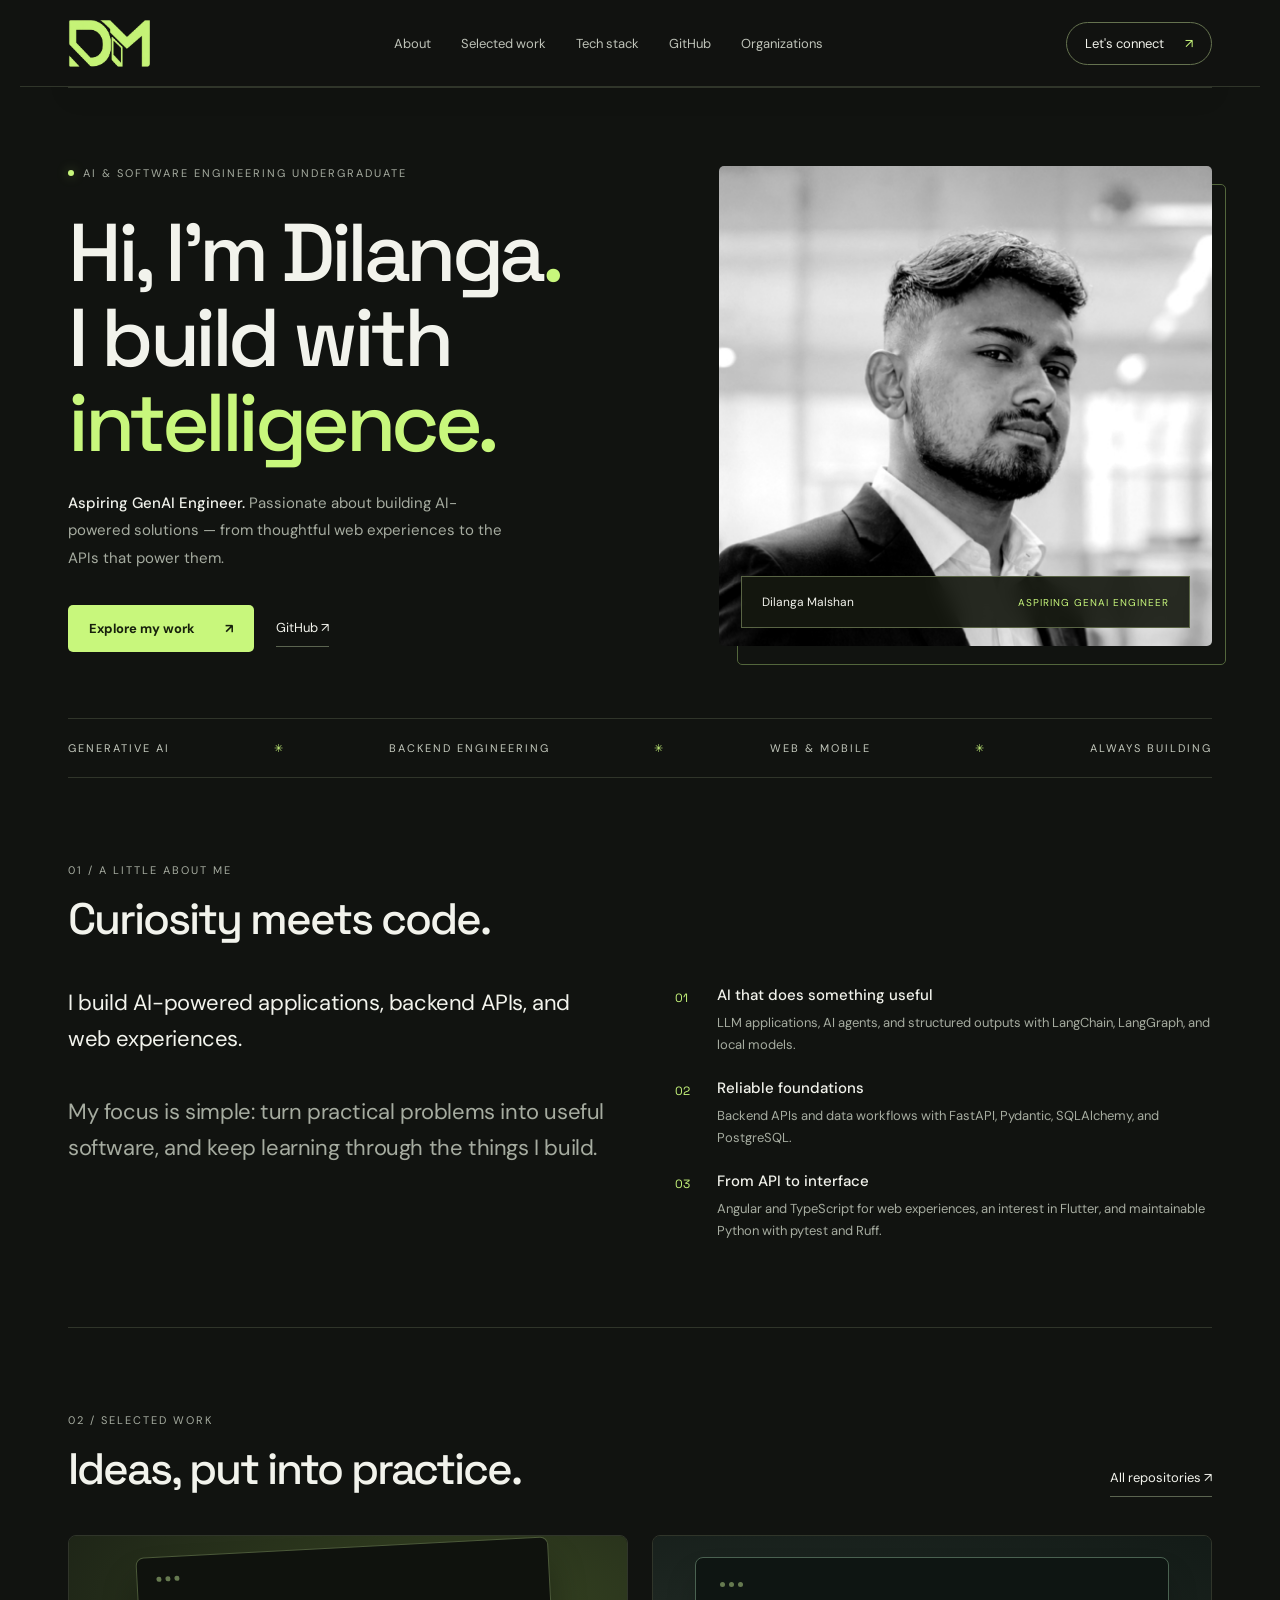
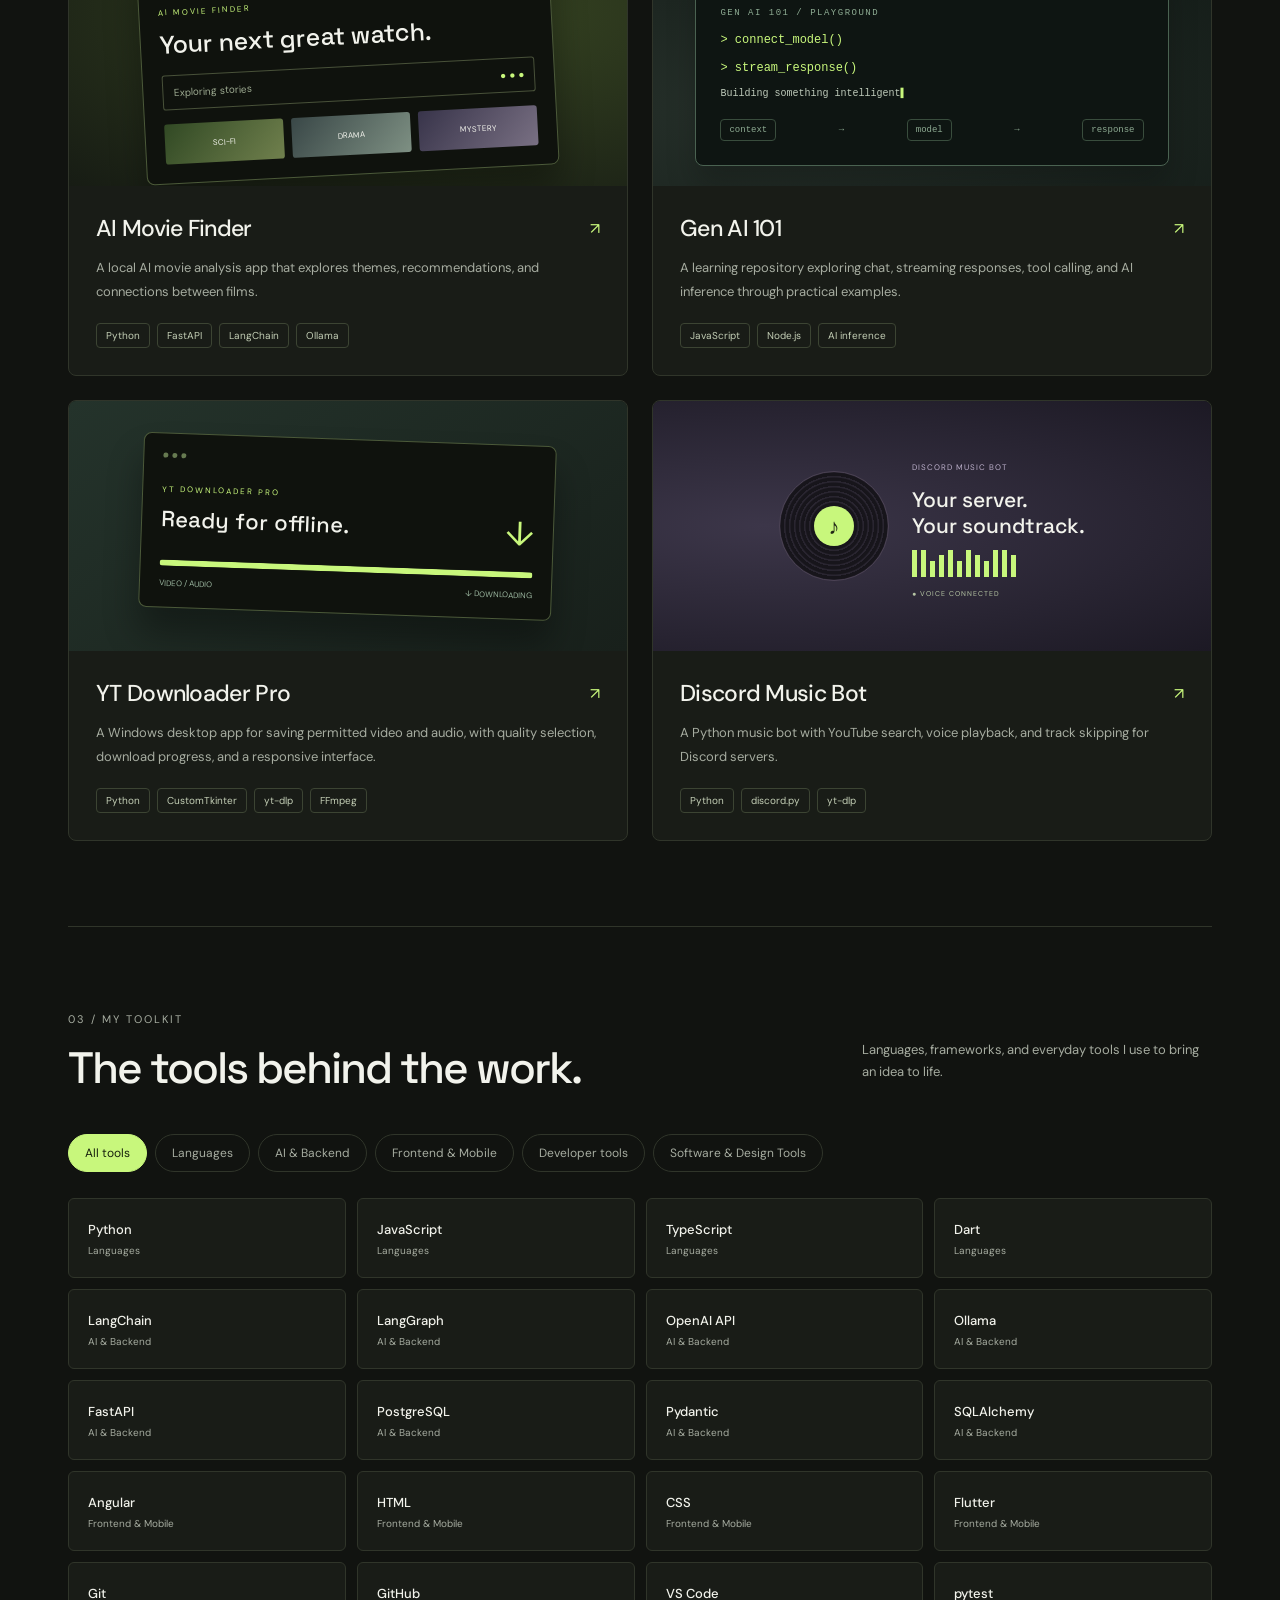
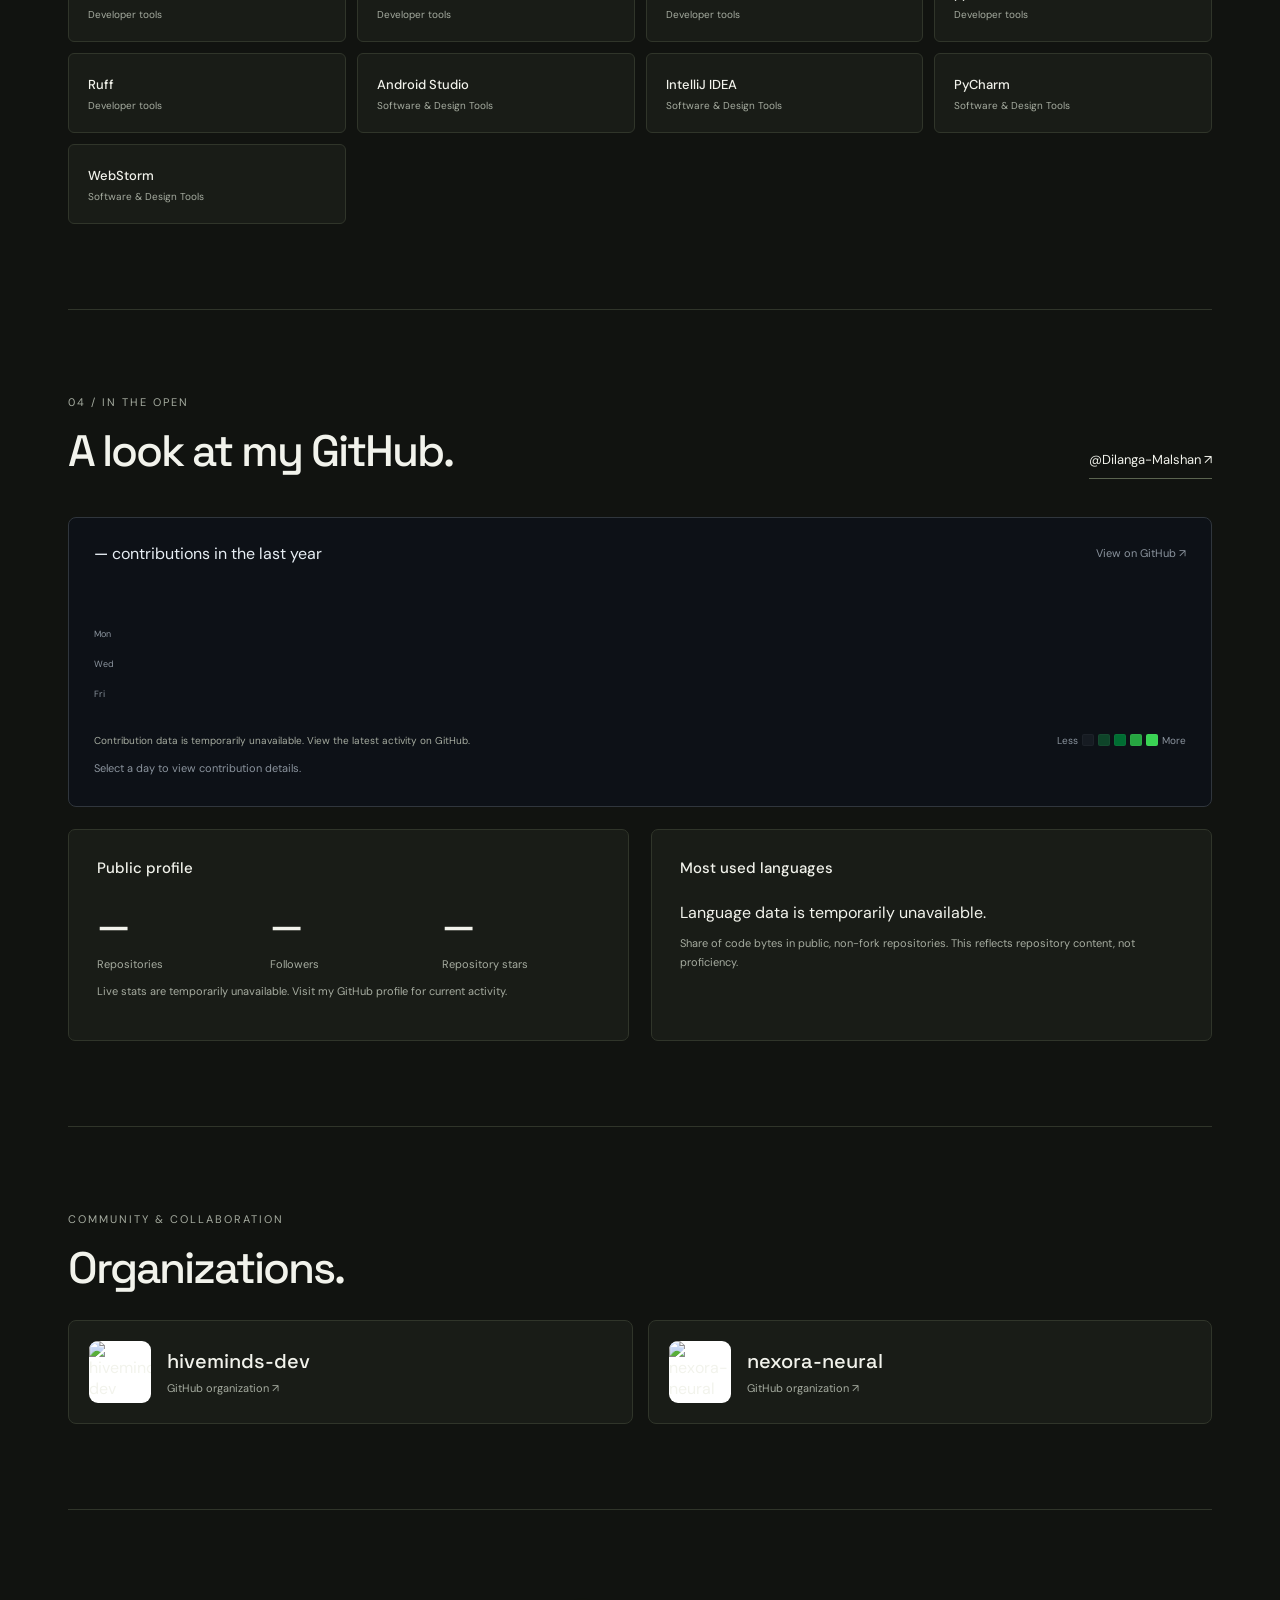
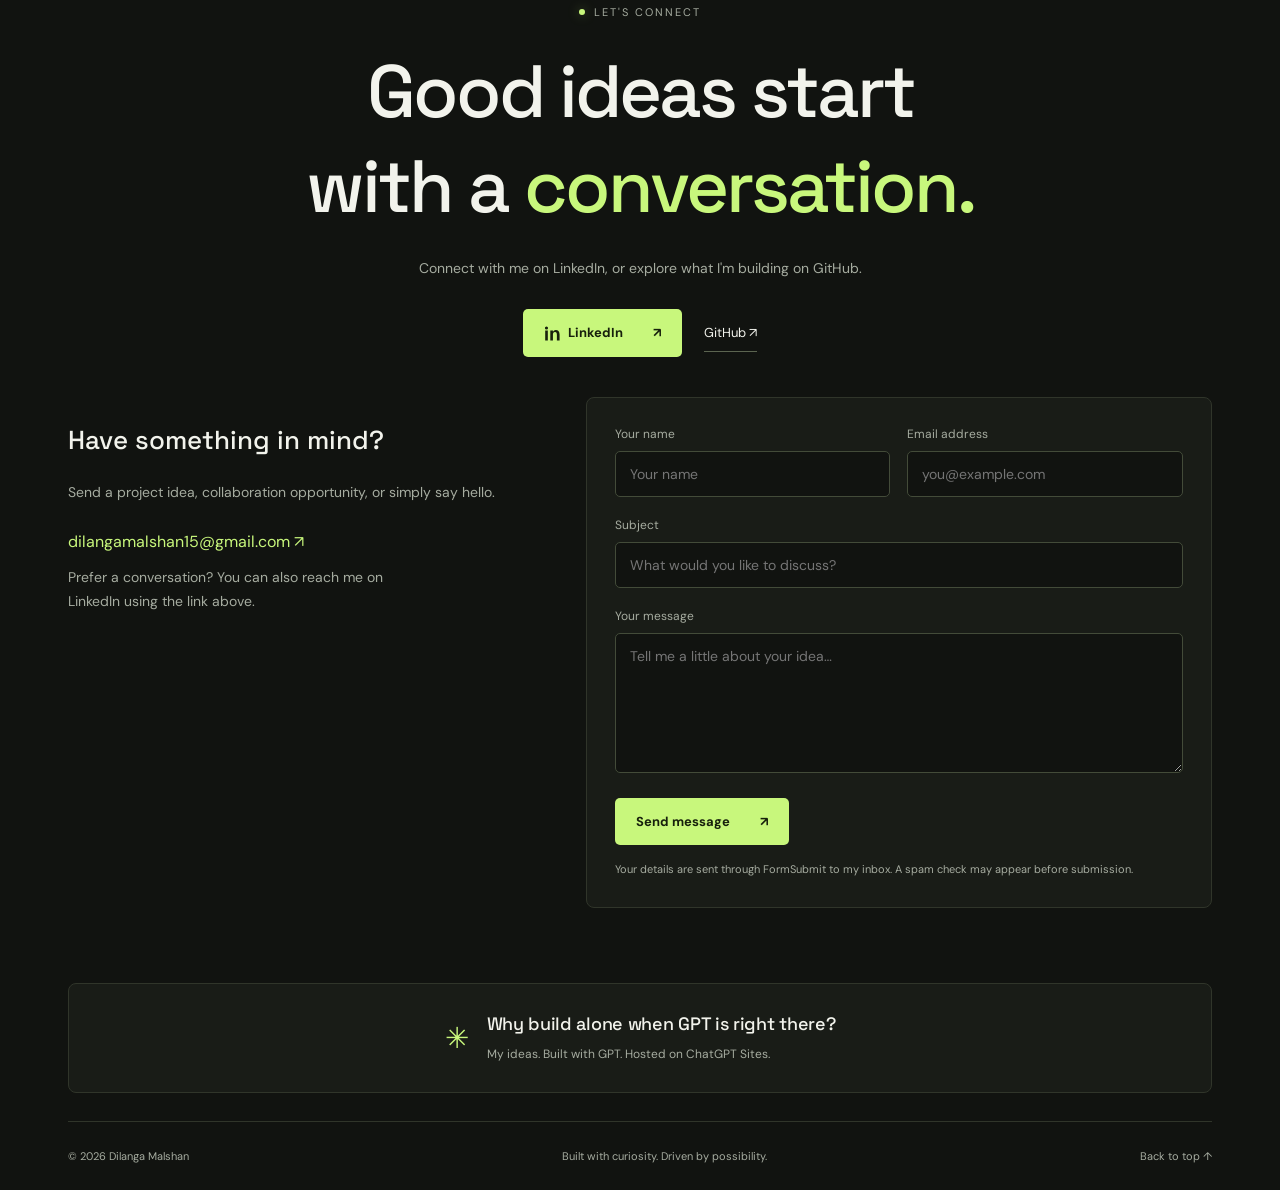
==== commit 6e87ff39: "Add personal GPT creation and ChatGPT Sites hosting credit" ====
--- a/index.html
+++ b/index.html
@@ -4,9 +4,10 @@
 :root{--bg:#111310;--panel:#191c17;--muted:#a6aca0;--line:#30352a;--lime:#c8f77c;--text:#f2f3ec}*{box-sizing:border-box}html{scroll-behavior:smooth;scroll-padding-top:90px}body{margin:0;background:var(--bg);color:var(--text);font-family:'DM Sans',sans-serif}a{color:inherit;text-decoration:none}button{font:inherit}button,a{ -webkit-tap-highlight-color:transparent}a:focus-visible,button:focus-visible{outline:2px solid var(--lime);outline-offset:6px}::selection{background:var(--lime);color:var(--bg)}.wrap{max-width:1240px;margin:auto;padding:0 48px}nav{height:88px;display:flex;align-items:center;justify-content:space-between;border-bottom:1px solid var(--line);gap:24px}.brand{font-family:'Space Grotesk';font-size:24px;font-weight:700;letter-spacing:-1px}.brand span{color:var(--lime)}.navlinks{display:flex;gap:30px;font-size:13px;color:#bec2b8}.navlinks a:hover{color:var(--lime)}.navcontact{border:1px solid #65724f;padding:12px 18px;border-radius:30px;font-size:13px}.arrow{margin-left:18px;color:var(--lime)}.hero{padding:78px 0 66px;display:grid;grid-template-columns:1.2fr 1fr;gap:60px;align-items:center}.eyebrow{font-size:11px;text-transform:uppercase;letter-spacing:2px;color:var(--muted);display:flex;align-items:center;gap:9px}.dot{width:6px;height:6px;background:var(--lime);border-radius:50%;box-shadow:0 0 12px #c8f77460}.hero h1{font-family:'Space Grotesk';font-size:clamp(48px,6.4vw,83px);line-height:1.04;letter-spacing:-4.5px;font-weight:500;margin:30px 0 24px}.hero h1 span{color:var(--lime)}.intro{font-size:15px;color:var(--muted);line-height:1.85;max-width:450px}.intro strong{color:var(--text);font-weight:500}.actions{display:flex;gap:22px;align-items:center;margin-top:32px}.btn{display:inline-flex;align-items:center;gap:30px;background:var(--lime);color:#17200c;border-radius:5px;padding:15px 21px;font-size:13px;font-weight:700;transition:transform .2s}.btn:hover{transform:translateY(-3px)}.textlink{font-size:13px;border-bottom:1px solid #5b6450;padding:10px 0}.portrait{position:relative}.portrait:before{content:'';position:absolute;inset:18px -14px -14px 18px;border:1px solid #53663c;border-radius:5px;z-index:-1}.portrait img{width:100%;height:480px;object-fit:cover;object-position:50% 30%;border-radius:5px;filter:grayscale(1)}.portrait-label{position:absolute;bottom:23px;left:22px;right:22px;padding:17px 20px;background:#151910e8;backdrop-filter:blur(10px);border:1px solid #596444;display:flex;justify-content:space-between;align-items:center;font-size:12px}.portrait-label span{color:var(--lime);font-size:10px;letter-spacing:1px}.ticker{border-top:1px solid var(--line);border-bottom:1px solid var(--line);padding:22px 0;display:flex;justify-content:space-between;gap:20px;color:#c4c9bd;font-size:11px;text-transform:uppercase;letter-spacing:2px}.ticker b{color:var(--lime);font-weight:400}.section{padding:85px 0;border-bottom:1px solid var(--line)}.sectionhead{display:flex;justify-content:space-between;gap:25px;align-items:end;margin-bottom:38px}.section h2{font-family:'Space Grotesk';font-size:44px;font-weight:500;letter-spacing:-2px;margin:14px 0 0}.small{color:var(--muted);font-size:13px;line-height:1.7;max-width:350px}.aboutgrid{display:grid;grid-template-columns:1fr 1fr;gap:70px}.aboutcopy{font-size:22px;line-height:1.65;letter-spacing:-.4px}.aboutcopy span{color:var(--muted)}.focus{display:grid;gap:22px}.focusitem{display:grid;grid-template-columns:30px 1fr;gap:12px}.num{font-family:'Space Grotesk';color:var(--lime);font-size:12px;padding-top:5px}.focus h3{font-size:15px;margin:0 0 7px;font-weight:500}.focus p{font-size:13px;color:var(--muted);line-height:1.7;margin:0}.projects{display:grid;grid-template-columns:1fr 1fr;gap:24px}.project{border:1px solid var(--line);border-radius:8px;overflow:hidden;background:var(--panel);transition:border-color .2s,transform .2s}.project:hover{border-color:#7c9856;transform:translateY(-4px)}.art{height:250px;padding:30px;background:#21261b;display:flex;align-items:center;justify-content:center;overflow:hidden;position:relative}.film{width:83%;background:#0f120d;border:1px solid #4b5939;border-radius:8px;padding:19px;box-shadow:0 25px 35px #0005;transform:rotate(-3deg)}.window{display:flex;gap:4px;margin-bottom:18px}.window i{width:5px;height:5px;background:#667a50;border-radius:50%}.film small{font-size:8px;color:var(--lime);letter-spacing:2px}.film h4{font-size:25px;font-family:'Space Grotesk';margin:8px 0 15px;font-weight:500}.searchmock{padding:10px;border:1px solid #485139;font-size:10px;color:#9ca990;border-radius:3px;display:flex;justify-content:space-between}.searchmock span{color:var(--lime)}.codeart{background:#1c211e}.code{width:88%;font-family:monospace;font-size:12px;line-height:2;color:#a9b7a2;border-left:2px solid var(--lime);padding:16px 22px}.code em{font-style:normal;color:var(--lime)}.projectbody{padding:27px}.projecttop{display:flex;justify-content:space-between;align-items:center}.project h3{font-size:23px;font-weight:500;letter-spacing:-.7px;margin:0}.project p{font-size:13px;line-height:1.8;color:var(--muted)}.tags{display:flex;flex-wrap:wrap;gap:7px;margin-top:20px}.tags span{border:1px solid #3c4433;border-radius:4px;padding:5px 9px;font-size:10px;color:#c4cfb6}.filters{display:flex;flex-wrap:wrap;gap:8px;margin-bottom:26px}.filters button{border:1px solid var(--line);background:none;color:var(--muted);border-radius:30px;padding:10px 16px;font-size:12px;cursor:pointer}.filters button.active{background:var(--lime);border-color:var(--lime);color:#17200c}.stackgrid{display:grid;grid-template-columns:repeat(4,1fr);gap:11px}.tech{background:var(--panel);border:1px solid var(--line);border-radius:6px;padding:19px;display:flex;gap:13px;align-items:center;min-height:80px}.tech img{width:30px;height:30px}.tech strong{font-weight:500;font-size:13px}.tech small{display:block;color:var(--muted);font-size:10px;margin-top:5px}.tech[hidden]{display:none}.statsgrid{display:grid;grid-template-columns:1fr 1fr;gap:22px}.statbox{border:1px solid var(--line);border-radius:7px;background:var(--panel);padding:28px}.statbox h3{font-size:15px;font-weight:500;margin:0 0 24px}.numbers{display:grid;grid-template-columns:repeat(3,1fr);gap:15px}.numbers b{font-family:'Space Grotesk';font-size:37px;font-weight:500}.numbers span{display:block;color:var(--muted);font-size:11px;margin-top:8px}.langrow{display:grid;grid-template-columns:88px 1fr 42px;gap:12px;align-items:center;font-size:12px;margin:15px 0}.track{height:5px;background:#303829;border-radius:9px;overflow:hidden}.track i{height:100%;display:block;background:var(--lime)}.status{font-size:11px;color:var(--muted);line-height:1.7}.contact{padding:95px 0 75px;text-align:center}.contact h2{font-family:'Space Grotesk';font-size:clamp(40px,6vw,74px);letter-spacing:-3px;font-weight:500;margin:25px 0}.contact h2 span{color:var(--lime)}.contact .eyebrow{justify-content:center}.contact p{font-size:14px;color:var(--muted);margin-bottom:30px}.contact .actions{justify-content:center}.socialicon{width:17px;height:17px;fill:currentColor;vertical-align:middle;margin-right:7px}footer{border-top:1px solid var(--line);padding:27px 0;display:flex;justify-content:space-between;font-size:11px;color:var(--muted)}.rise{animation:rise .8s ease both}.portrait{animation-delay:.15s}@keyframes rise{from{opacity:0;transform:translateY(18px)}to{opacity:1;transform:translateY(0)}}@media(max-width:850px){.wrap{padding:0 25px}.hero{gap:30px}.hero h1{letter-spacing:-3px}.portrait img{height:420px}.stackgrid{grid-template-columns:repeat(3,1fr)}.navlinks{gap:18px}.aboutgrid{gap:35px}}@media(max-width:600px){nav{height:75px}.navlinks{display:none}.hero{grid-template-columns:1fr;padding-top:50px;gap:45px}.hero h1{font-size:58px}.portrait{margin-right:14px}.portrait img{height:400px;object-position:50% 33%}.ticker{font-size:8px;letter-spacing:.7px;gap:8px}.section{padding:58px 0}.section h2{font-size:35px}.sectionhead{display:block}.sectionhead .small{margin-top:18px}.aboutgrid,.projects,.statsgrid{grid-template-columns:1fr}.stackgrid{grid-template-columns:1fr 1fr}.tech{padding:13px;gap:9px}.tech strong{font-size:11px}.tech img{width:25px;height:25px}.tech small{font-size:9px}.contact h2{letter-spacing:-2px}footer{gap:20px;line-height:1.8}.art{height:220px}}@media(prefers-reduced-motion:reduce){html{scroll-behavior:auto}*,*:before{animation:none!important;transition:none!important}}
 .contact-layout{display:grid;grid-template-columns:.85fr 1.15fr;gap:55px;text-align:left;margin-top:40px;align-items:start}.contact-layout h3{font-family:'Space Grotesk';font-size:26px;font-weight:500}.email-link{color:var(--lime);overflow-wrap:anywhere}.contact-form{padding:28px;border:1px solid var(--line);border-radius:8px;background:var(--panel)}.contact-form label{display:block;font-size:12px;color:var(--muted);margin-bottom:9px}.contact-form input,.contact-form textarea{width:100%;background:var(--bg);color:var(--text);border:1px solid #434b39;border-radius:5px;padding:13px 14px;font:inherit;font-size:14px;margin-bottom:20px}.contact-form input:focus,.contact-form textarea:focus{outline:2px solid var(--lime);outline-offset:2px}.contact-form textarea{resize:vertical;min-height:140px}.contact-form .btn{border:0;cursor:pointer}.form-pair{display:grid;grid-template-columns:1fr 1fr;gap:17px}.contact-form .status{margin:15px 0 0;font-size:11px}.org-grid{display:flex;flex-wrap:wrap;gap:15px;margin-top:24px}.org-link{display:flex;align-items:center;gap:16px;padding:20px;border:1px solid var(--line);border-radius:8px;background:var(--panel)}.org-link img{width:48px;height:48px;border-radius:9px}@media(max-width:600px){.contact-layout{grid-template-columns:1fr;gap:25px}.form-pair{grid-template-columns:1fr;gap:0}.contact-form{padding:20px}}.org-grid{display:grid;grid-template-columns:1fr 1fr}.org-link{transition:border-color .2s,transform .2s}.org-link:hover{border-color:var(--lime);transform:translateY(-3px)}.org-link strong{font-family:'Space Grotesk';font-weight:500;font-size:20px}.org-link small{display:block;color:var(--muted);font-size:11px;margin-top:7px}.org-link img{width:62px;height:62px;background:white}.contribution-card{display:grid;grid-template-columns:1fr 1fr;align-items:center;gap:40px;background:linear-gradient(115deg,#232e1b,#191c17);border:1px solid #4a5c35;border-radius:8px;padding:35px;margin-bottom:22px}.contribution-count{display:flex;align-items:center;gap:25px;font-family:'Space Grotesk';font-size:90px;line-height:1.1;color:var(--lime);margin:17px 0}.contribution-count span{font:18px/1.6 'DM Sans',sans-serif;color:var(--text)}.contribution-dots{display:grid;grid-template-columns:repeat(23,1fr);gap:6px}.contribution-dots i{aspect-ratio:1;background:var(--lime);border-radius:3px;animation:lightup .7s both}.contribution-dots i:nth-child(3n){animation-delay:.15s}.contribution-dots i:nth-child(4n){animation-delay:.3s}.contribution-visual .status{margin-bottom:0}@keyframes lightup{from{opacity:.2}to{opacity:1}}@media(max-width:850px){.navlinks{gap:12px}.contribution-card{gap:25px;padding:25px}.contribution-dots{gap:4px}.contribution-count{font-size:70px;gap:16px}.contribution-count span{font-size:15px}}@media(max-width:600px){.org-grid,.contribution-card{grid-template-columns:1fr}.contribution-card{gap:27px}.contribution-dots{gap:5px}.org-link strong{font-size:18px}}.contribution-count b{font:inherit}.calendar-scroll{overflow-x:auto;padding:5px 0}.contribution-dots{display:grid;grid-template-rows:repeat(7,9px);grid-auto-flow:column;grid-auto-columns:9px;grid-template-columns:none;gap:3px;width:max-content}.contribution-dots i{width:9px;height:9px;aspect-ratio:auto;border-radius:2px;animation:none;background:#303829}.contribution-dots i[data-level="1"]{background:#4c6530}.contribution-dots i[data-level="2"]{background:#719a42}.contribution-dots i[data-level="3"]{background:#9fc959}.contribution-dots i[data-level="4"]{background:#c8f77c}.contribution-visual{min-width:0}.contribution-dots .spacer{visibility:hidden}
 .contribution-card{display:block;background:#0d1117;border:1px solid #30363d;padding:25px;color:#e6edf3}.calendar-heading{display:flex;justify-content:space-between;gap:16px;align-items:center;margin-bottom:20px}.calendar-heading h3{font-size:16px;font-weight:400;margin:0}.calendar-heading b{font-weight:500}.calendar-heading a{font-size:11px;color:#8b949e}.calendar-layout{display:grid;grid-template-columns:30px auto;grid-template-rows:20px auto;gap:4px;width:max-content}.calendar-months{grid-column:2;display:grid;grid-auto-columns:12px;grid-auto-flow:column;gap:3px;font-size:10px;color:#8b949e;height:20px}.calendar-months span{overflow:visible;white-space:nowrap}.calendar-days{display:grid;grid-template-rows:repeat(7,12px);gap:3px;font-size:9px;color:#8b949e;line-height:12px}.contribution-dots{grid-template-rows:repeat(7,12px);grid-auto-columns:12px;gap:3px}.contribution-dots button,.calendar-legend i{border:1px solid #ffffff08;width:12px;height:12px;border-radius:2px;background:#161b22;padding:0}.contribution-dots button{cursor:pointer}.contribution-dots .spacer{width:12px;height:12px}.contribution-dots button[data-level="1"],.calendar-legend i[data-level="1"]{background:#0e4429}.contribution-dots button[data-level="2"],.calendar-legend i[data-level="2"]{background:#006d32}.contribution-dots button[data-level="3"],.calendar-legend i[data-level="3"]{background:#26a641}.contribution-dots button[data-level="4"],.calendar-legend i[data-level="4"]{background:#39d353}.contribution-dots button:hover{outline:1px solid #e6edf3;outline-offset:1px}.calendar-footer{display:flex;justify-content:space-between;align-items:center;gap:15px;margin-top:12px}.calendar-footer .status{font-size:10px;margin:0}.calendar-legend{display:flex;align-items:center;gap:4px;font-size:10px;color:#8b949e;white-space:nowrap}.calendar-tooltip{font-size:11px;color:#8b949e;min-height:20px;margin-top:12px}.movie-art{background:radial-gradient(ellipse at 70% 30%,#374522,#171c14)}.movie-orbit{position:absolute;width:220px;height:220px;border-radius:50%;border:1px solid #c8f77c30;animation:orbitpulse 5s ease-in-out infinite}.movie-art .film{animation:floatfilm 6s ease-in-out infinite}.movie-posters{display:flex;gap:8px;margin-top:14px}.movie-posters i{display:grid;place-items:center;flex:1;height:40px;font:8px 'DM Sans';background:linear-gradient(130deg,#314924,#70804d);border-radius:3px}.movie-posters i:nth-child(2){background:linear-gradient(130deg,#394747,#7e9083)}.movie-posters i:nth-child(3){background:linear-gradient(130deg,#38344a,#797083)}.thinking{animation:thinking 1.8s ease-in-out infinite}.ai-art{background:radial-gradient(ellipse at 20% 70%,#26302a,#131b17)}.ai-terminal{background:#0e1512;border:1px solid #4a6251;border-radius:8px;padding:24px;width:95%;font-family:monospace;font-size:12px;box-shadow:0 20px 30px #0003}.ai-terminal small{color:#8dab92;font-size:9px;letter-spacing:1.5px}.terminal-line{color:#c8f77c;margin-top:14px;animation:terminalfade 5s infinite}.terminal-line.second{animation-delay:.5s}.response-line{margin-top:13px;font-size:10px;color:#becaba}.cursor{color:var(--lime);animation:blink 1s steps(1) infinite}.token-flow{display:flex;align-items:center;justify-content:space-between;margin-top:20px;font-size:9px;color:#8daa92}.token-flow i{font-style:normal;padding:5px 8px;border:1px solid #394d3d;border-radius:4px;animation:tokenpulse 3s infinite}.token-flow i:nth-of-type(2){animation-delay:1s}.token-flow i:nth-of-type(3){animation-delay:2s}.download-art{background:linear-gradient(145deg,#24332b,#18201b)}.download-art .film{transform:rotate(2deg)}.download-title{display:flex;align-items:center;justify-content:space-between}.download-title h4{font-size:22px}.download-arrow{font-size:34px;color:var(--lime);animation:downloadarrow 1.8s ease-in-out infinite}.download-track{height:6px;background:#283b2d;border-radius:10px;overflow:hidden;margin:12px 0}.download-track span{height:100%;display:block;background:var(--lime);transform-origin:left;animation:downloadprogress 6s ease-in-out infinite}.download-meta{font-size:8px;color:#99b49d;display:flex;justify-content:space-between}.music-art{background:radial-gradient(ellipse at 20% 50%,#3c3649,#1c1924)}.music-player{display:flex;gap:23px;align-items:center;width:100%;justify-content:center}.record{width:110px;height:110px;flex-shrink:0;border-radius:50%;background:repeating-radial-gradient(#17151b 0 3px,#292530 4px 5px);display:grid;place-items:center;border:1px solid #4c4355;animation:recordspin 12s linear infinite}.record span{display:grid;place-items:center;width:40px;height:40px;background:#c8f77c;border-radius:50%;color:#202516;font-size:22px}.music-info small{font-size:8px;color:#bcb0cb;letter-spacing:1px}.music-info h4{font:500 21px/1.2 'Space Grotesk';margin:12px 0}.equalizer{display:flex;align-items:end;gap:4px;height:27px}.equalizer i{width:5px;height:100%;background:var(--lime);transform-origin:bottom;animation:equalize .9s ease-in-out infinite alternate}.equalizer i:nth-child(3n){animation-delay:-.2s;height:60%}.equalizer i:nth-child(4n){animation-delay:-.7s;height:80%}.equalizer i:nth-child(2n){animation-delay:-.4s}.music-status{font-size:7px;letter-spacing:1px;color:#b5c4a3;display:block;margin-top:12px}@keyframes floatfilm{50%{transform:translateY(-6px) rotate(-1deg)}}@keyframes orbitpulse{50%{transform:scale(1.12);opacity:.4}}@keyframes thinking{50%{opacity:.3}}@keyframes terminalfade{0%,100%{opacity:.45}30%,80%{opacity:1}}@keyframes blink{50%{opacity:0}}@keyframes tokenpulse{40%{border-color:#c8f77c;color:#c8f77c}}@keyframes downloadarrow{50%{transform:translateY(5px)}}@keyframes downloadprogress{0%,8%{transform:scaleX(.08)}80%,100%{transform:scaleX(1)}}@keyframes recordspin{to{transform:rotate(360deg)}}@keyframes equalize{from{transform:scaleY(.25)}to{transform:scaleY(1)}}@media(max-width:600px){.calendar-heading,.calendar-footer{align-items:start;flex-direction:column}.contribution-card{padding:20px}.music-player{gap:18px}.record{width:90px;height:90px}.ai-terminal{padding:18px}.calendar-heading h3{font-size:14px}}@media(prefers-reduced-motion:reduce){.art *{animation:none!important}.download-track span{transform:scaleX(.7)}}
-nav{position:sticky;top:0;z-index:100;background:rgba(17,19,16,.94);backdrop-filter:blur(18px);-webkit-backdrop-filter:blur(18px);isolation:isolate;box-shadow:0 10px 22px #00000012}nav:before{content:"";position:absolute;inset:0 -48px;background:inherit;border-bottom:1px solid var(--line);z-index:-1}.logo-brand{display:flex;align-items:center;flex-shrink:0}.logo-crop{display:block;position:relative;width:82px;height:49px;overflow:hidden}.logo-crop img{position:absolute;width:108px;height:108px;max-width:none;left:-13px;top:-26px}.logo-brand:hover{opacity:.85}@media(max-width:850px){nav:before{left:-25px;right:-25px}}</style></head><body><div class="wrap"><nav><a class="brand logo-brand" href="#" aria-label="Dilanga Malshan home"><span class="logo-crop"><img src="dm-logo.png" alt="Dilanga Malshan DM logo" width="1280" height="1280"></span></a><div class="navlinks"><a href="#about">About</a><a href="#work">Selected work</a><a href="#stack">Tech stack</a><a href="#github">GitHub</a><a href="#organizations">Organizations</a></div><a class="navcontact" href="#contact">Let's connect <span class="arrow">↗</span></a></nav><main><section class="hero"><div class="rise"><div class="eyebrow"><i class="dot"></i> AI & Software Engineering Undergraduate</div><h1>Hi, I'm Dilanga<span>.</span><br>I build with<br><span>intelligence.</span></h1><p class="intro"><strong>Aspiring GenAI Engineer.</strong> Passionate about building AI-powered solutions — from thoughtful web experiences to the APIs that power them.</p><div class="actions"><a class="btn" href="#work">Explore my work <span>↗</span></a><a class="textlink" href="https://github.com/Dilanga-Malshan" target="_blank" rel="noopener noreferrer">GitHub ↗</a></div></div><div class="portrait rise"><img src="portrait.jpg" alt="Dilanga Malshan wearing a dark suit" fetchpriority="high"><div class="portrait-label"><div>Dilanga Malshan</div><span>ASPIRING GENAI ENGINEER</span></div></div></section><div class="ticker"><span>Generative AI</span><b>✳</b><span>Backend engineering</span><b>✳</b><span>Web & mobile</span><b>✳</b><span>Always building</span></div>
+nav{position:sticky;top:0;z-index:100;background:rgba(17,19,16,.94);backdrop-filter:blur(18px);-webkit-backdrop-filter:blur(18px);isolation:isolate;box-shadow:0 10px 22px #00000012}nav:before{content:"";position:absolute;inset:0 -48px;background:inherit;border-bottom:1px solid var(--line);z-index:-1}.logo-brand{display:flex;align-items:center;flex-shrink:0}.logo-crop{display:block;position:relative;width:82px;height:49px;overflow:hidden}.logo-crop img{position:absolute;width:108px;height:108px;max-width:none;left:-13px;top:-26px}.logo-brand:hover{opacity:.85}@media(max-width:850px){nav:before{left:-25px;right:-25px}}.build-credit{display:flex;align-items:center;justify-content:center;gap:18px;padding:28px 20px;margin:0 0 28px;border:1px solid var(--line);border-radius:8px;background:var(--panel);text-align:left}.credit-spark{color:var(--lime);font-size:29px}.build-credit p{margin:0 0 7px;font-family:'Space Grotesk',sans-serif;font-size:18px;font-weight:500;letter-spacing:-.3px}.build-credit div>span{font-size:12px;color:var(--muted);line-height:1.7}@media(max-width:600px){.build-credit{padding:22px 18px;gap:14px}.build-credit p{font-size:16px}.build-credit div>span{font-size:11px}}
+</style></head><body><div class="wrap"><nav><a class="brand logo-brand" href="#" aria-label="Dilanga Malshan home"><span class="logo-crop"><img src="dm-logo.png" alt="Dilanga Malshan DM logo" width="1280" height="1280"></span></a><div class="navlinks"><a href="#about">About</a><a href="#work">Selected work</a><a href="#stack">Tech stack</a><a href="#github">GitHub</a><a href="#organizations">Organizations</a></div><a class="navcontact" href="#contact">Let's connect <span class="arrow">↗</span></a></nav><main><section class="hero"><div class="rise"><div class="eyebrow"><i class="dot"></i> AI & Software Engineering Undergraduate</div><h1>Hi, I'm Dilanga<span>.</span><br>I build with<br><span>intelligence.</span></h1><p class="intro"><strong>Aspiring GenAI Engineer.</strong> Passionate about building AI-powered solutions — from thoughtful web experiences to the APIs that power them.</p><div class="actions"><a class="btn" href="#work">Explore my work <span>↗</span></a><a class="textlink" href="https://github.com/Dilanga-Malshan" target="_blank" rel="noopener noreferrer">GitHub ↗</a></div></div><div class="portrait rise"><img src="portrait.jpg" alt="Dilanga Malshan wearing a dark suit" fetchpriority="high"><div class="portrait-label"><div>Dilanga Malshan</div><span>ASPIRING GENAI ENGINEER</span></div></div></section><div class="ticker"><span>Generative AI</span><b>✳</b><span>Backend engineering</span><b>✳</b><span>Web & mobile</span><b>✳</b><span>Always building</span></div>
 <section class="section" id="about"><div class="sectionhead"><div><div class="eyebrow">01 / A little about me</div><h2>Curiosity meets code.</h2></div></div><div class="aboutgrid"><div class="aboutcopy">I build AI-powered applications, backend APIs, and web experiences.<br><br><span>My focus is simple: turn practical problems into useful software, and keep learning through the things I build.</span></div><div class="focus"><div class="focusitem"><span class="num">01</span><div><h3>AI that does something useful</h3><p>LLM applications, AI agents, and structured outputs with LangChain, LangGraph, and local models.</p></div></div><div class="focusitem"><span class="num">02</span><div><h3>Reliable foundations</h3><p>Backend APIs and data workflows with FastAPI, Pydantic, SQLAlchemy, and PostgreSQL.</p></div></div><div class="focusitem"><span class="num">03</span><div><h3>From API to interface</h3><p>Angular and TypeScript for web experiences, an interest in Flutter, and maintainable Python with pytest and Ruff.</p></div></div></div></div></section>
 <section class="section" id="work"><div class="sectionhead"><div><div class="eyebrow">02 / Selected work</div><h2>Ideas, put into practice.</h2></div><a class="textlink" href="https://github.com/Dilanga-Malshan?tab=repositories" target="_blank" rel="noopener noreferrer">All repositories ↗</a></div><div class="projects"><a class="project" href="https://github.com/Dilanga-Malshan/Movie-Finder-project" target="_blank" rel="noopener noreferrer"><div class="art movie-art" aria-hidden="true"><div class="movie-orbit"></div><div class="film"><div class="window"><i></i><i></i><i></i></div><small>AI MOVIE FINDER</small><h4>Your next great watch.</h4><div class="searchmock">Exploring stories <span class="thinking">● ● ●</span></div><div class="movie-posters"><i>SCI-FI</i><i>DRAMA</i><i>MYSTERY</i></div></div></div><div class="projectbody"><div class="projecttop"><h3>AI Movie Finder</h3><span class="arrow">↗</span></div><p>A local AI movie analysis app that explores themes, recommendations, and connections between films.</p><div class="tags"><span>Python</span><span>FastAPI</span><span>LangChain</span><span>Ollama</span></div></div></a><a class="project" href="https://github.com/Dilanga-Malshan/gen-ai-101" target="_blank" rel="noopener noreferrer"><div class="art ai-art" aria-hidden="true"><div class="ai-terminal"><div class="window"><i></i><i></i><i></i></div><small>GEN AI 101 / PLAYGROUND</small><div class="terminal-line">&gt; connect_model()</div><div class="terminal-line second">&gt; stream_response()</div><div class="response-line">Building something intelligent<span class="cursor">▌</span></div><div class="token-flow"><i>context</i><span>→</span><i>model</i><span>→</span><i>response</i></div></div></div><div class="projectbody"><div class="projecttop"><h3>Gen AI 101</h3><span class="arrow">↗</span></div><p>A learning repository exploring chat, streaming responses, tool calling, and AI inference through practical examples.</p><div class="tags"><span>JavaScript</span><span>Node.js</span><span>AI inference</span></div></div></a><a class="project" href="https://github.com/Dilanga-Malshan/yt-downloader-tool" target="_blank" rel="noopener noreferrer"><div class="art download-art" aria-hidden="true"><div class="film"><div class="window"><i></i><i></i><i></i></div><small>YT DOWNLOADER PRO</small><div class="download-title"><h4>Ready for offline.</h4><span class="download-arrow">↓</span></div><div class="download-track"><span></span></div><div class="download-meta"><span>VIDEO / AUDIO</span><span>↓ DOWNLOADING</span></div></div></div><div class="projectbody"><div class="projecttop"><h3>YT Downloader Pro</h3><span class="arrow">↗</span></div><p>A Windows desktop app for saving permitted video and audio, with quality selection, download progress, and a responsive interface.</p><div class="tags"><span>Python</span><span>CustomTkinter</span><span>yt-dlp</span><span>FFmpeg</span></div></div></a><a class="project" href="https://github.com/Dilanga-Malshan/Discord-Music-Bot" target="_blank" rel="noopener noreferrer"><div class="art music-art" aria-hidden="true"><div class="music-player"><div class="record"><span>♪</span></div><div class="music-info"><small>DISCORD MUSIC BOT</small><h4>Your server.<br>Your soundtrack.</h4><div class="equalizer"><i></i><i></i><i></i><i></i><i></i><i></i><i></i><i></i><i></i><i></i><i></i><i></i></div><span class="music-status">● VOICE CONNECTED</span></div></div></div><div class="projectbody"><div class="projecttop"><h3>Discord Music Bot</h3><span class="arrow">↗</span></div><p>A Python music bot with YouTube search, voice playback, and track skipping for Discord servers.</p><div class="tags"><span>Python</span><span>discord.py</span><span>yt-dlp</span></div></div></a></div></section>
 <section class="section" id="stack"><div class="sectionhead"><div><div class="eyebrow">03 / My toolkit</div><h2>The tools behind the work.</h2></div><p class="small">Languages, frameworks, and everyday tools I use to bring an idea to life.</p></div><div class="filters" role="group" aria-label="Filter technologies"><button class="active" data-filter="All" aria-pressed="true">All tools</button><button data-filter="Languages" aria-pressed="false">Languages</button><button data-filter="AI & Backend" aria-pressed="false">AI & Backend</button><button data-filter="Frontend & Mobile" aria-pressed="false">Frontend & Mobile</button><button data-filter="Developer tools" aria-pressed="false">Developer tools</button><button data-filter="Software & Design Tools" aria-pressed="false">Software & Design Tools</button></div><div class="stackgrid" id="techs"></div></section>
 <section class="section" id="github"><div class="sectionhead"><div><div class="eyebrow">04 / In the open</div><h2>A look at my GitHub.</h2></div><a class="textlink" href="https://github.com/Dilanga-Malshan" target="_blank" rel="noopener noreferrer">@Dilanga-Malshan ↗</a></div><div class="contribution-card"><div class="calendar-heading"><h3><b id="contribution-total">—</b> contributions in the last year</h3><a href="https://github.com/Dilanga-Malshan?tab=overview" target="_blank" rel="noopener noreferrer">View on GitHub ↗</a></div><div class="calendar-scroll" tabindex="0" aria-label="Scrollable contribution calendar"><div class="calendar-layout"><div class="calendar-months" id="calendar-months" aria-hidden="true"></div><div class="calendar-days" aria-hidden="true"><span></span><span>Mon</span><span></span><span>Wed</span><span></span><span>Fri</span><span></span></div><div class="contribution-dots" id="contribution-calendar" aria-label="GitHub contribution calendar"></div></div></div><div class="calendar-footer"><p class="status" id="contribution-status" aria-live="polite">Loading GitHub contributions…</p><div class="calendar-legend">Less <i data-level="0"></i><i data-level="1"></i><i data-level="2"></i><i data-level="3"></i><i data-level="4"></i> More</div></div><div id="calendar-tooltip" class="calendar-tooltip" role="status" aria-live="polite">Select a day to view contribution details.</div></div><div class="statsgrid"><div class="statbox"><h3>Public profile</h3><div class="numbers"><div><b id="repos">—</b><span>Repositories</span></div><div><b id="followers">—</b><span>Followers</span></div><div><b id="stars">—</b><span>Repository stars</span></div></div><p class="status" id="statstatus" aria-live="polite">Loading public GitHub activity…</p></div><div class="statbox"><h3>Most used languages</h3><div id="langs" aria-live="polite"><p class="status">Loading language breakdown…</p></div><p class="status">Share of code bytes in public, non-fork repositories. This reflects repository content, not proficiency.</p></div></div></section>
-<section class="section" id="organizations"><div class="eyebrow">Community & collaboration</div><h2>Organizations.</h2><div class="org-grid" id="org-list"><a class="org-link" href="https://github.com/hiveminds-dev" target="_blank" rel="noopener noreferrer"><img src="https://github.com/hiveminds-dev.png?size=128" alt="hiveminds-dev organization logo" loading="lazy"><div><strong>hiveminds-dev</strong><small>GitHub organization ↗</small></div></a><a class="org-link" href="https://github.com/nexora-neural" target="_blank" rel="noopener noreferrer"><img src="https://github.com/nexora-neural.png?size=128" alt="nexora-neural organization logo" loading="lazy"><div><strong>nexora-neural</strong><small>GitHub organization ↗</small></div></a></div></section><section class="contact" id="contact"><div class="eyebrow"><i class="dot"></i> Let's connect</div><h2>Good ideas start<br>with a <span>conversation.</span></h2><p>Connect with me on LinkedIn, or explore what I'm building on GitHub.</p><div class="actions"><a class="btn" href="https://www.linkedin.com/in/diianga-malshan-7b5231282/" target="_blank" rel="noopener noreferrer"><span><svg class="socialicon" viewBox="0 0 24 24" aria-hidden="true"><path d="M5.4 7.8H1.7V22h3.7V7.8zM3.5 2a2.2 2.2 0 1 0 0 4.4 2.2 2.2 0 0 0 0-4.4zM22 13.5c0-4.3-2.3-6.3-5.3-6.3a4.6 4.6 0 0 0-4.1 2.2V7.8H8.9V22h3.7v-7.9c0-2.1.4-4.1 2.9-4.1s2.7 2.4 2.7 4.3V22H22z"/></svg>LinkedIn</span>↗</a><a class="textlink" href="https://github.com/Dilanga-Malshan" target="_blank" rel="noopener noreferrer">GitHub ↗</a></div><div class="contact-layout"><div><h3>Have something in mind?</h3><p>Send a project idea, collaboration opportunity, or simply say hello.</p><a class="email-link" href="mailto:dilangamalshan15@gmail.com">dilangamalshan15@gmail.com ↗</a><p class="small">Prefer a conversation? You can also reach me on LinkedIn using the link above.</p></div><form class="contact-form" action="https://formsubmit.co/dilangamalshan15@gmail.com" method="POST"><input type="hidden" name="_subject" value="New portfolio message — Dilanga Malshan"><input type="hidden" name="_template" value="table"><input type="hidden" name="_next" value="https://dilanga-malshan-portfolio.dilangamalshan15.chatgpt.site/thanks.html"><div class="form-pair"><div><label for="contact-name">Your name</label><input id="contact-name" name="name" autocomplete="name" required maxlength="100" placeholder="Your name"></div><div><label for="contact-email">Email address</label><input id="contact-email" name="email" type="email" autocomplete="email" required maxlength="254" placeholder="you@example.com"></div></div><label for="contact-subject">Subject</label><input id="contact-subject" name="subject" required maxlength="160" placeholder="What would you like to discuss?"><label for="contact-message">Your message</label><textarea id="contact-message" name="message" required minlength="10" maxlength="5000" placeholder="Tell me a little about your idea…"></textarea><button class="btn" type="submit">Send message <span>↗</span></button><p class="status">Your details are sent through FormSubmit to my inbox. A spam check may appear before submission.</p></form></div></section></main><footer><span>© <span id="year">2026</span> Dilanga Malshan</span><span>Built with curiosity. Driven by possibility.</span><a href="#">Back to top ↑</a></footer></div><script src="app.js"></script></body></html>
+<section class="section" id="organizations"><div class="eyebrow">Community & collaboration</div><h2>Organizations.</h2><div class="org-grid" id="org-list"><a class="org-link" href="https://github.com/hiveminds-dev" target="_blank" rel="noopener noreferrer"><img src="https://github.com/hiveminds-dev.png?size=128" alt="hiveminds-dev organization logo" loading="lazy"><div><strong>hiveminds-dev</strong><small>GitHub organization ↗</small></div></a><a class="org-link" href="https://github.com/nexora-neural" target="_blank" rel="noopener noreferrer"><img src="https://github.com/nexora-neural.png?size=128" alt="nexora-neural organization logo" loading="lazy"><div><strong>nexora-neural</strong><small>GitHub organization ↗</small></div></a></div></section><section class="contact" id="contact"><div class="eyebrow"><i class="dot"></i> Let's connect</div><h2>Good ideas start<br>with a <span>conversation.</span></h2><p>Connect with me on LinkedIn, or explore what I'm building on GitHub.</p><div class="actions"><a class="btn" href="https://www.linkedin.com/in/diianga-malshan-7b5231282/" target="_blank" rel="noopener noreferrer"><span><svg class="socialicon" viewBox="0 0 24 24" aria-hidden="true"><path d="M5.4 7.8H1.7V22h3.7V7.8zM3.5 2a2.2 2.2 0 1 0 0 4.4 2.2 2.2 0 0 0 0-4.4zM22 13.5c0-4.3-2.3-6.3-5.3-6.3a4.6 4.6 0 0 0-4.1 2.2V7.8H8.9V22h3.7v-7.9c0-2.1.4-4.1 2.9-4.1s2.7 2.4 2.7 4.3V22H22z"/></svg>LinkedIn</span>↗</a><a class="textlink" href="https://github.com/Dilanga-Malshan" target="_blank" rel="noopener noreferrer">GitHub ↗</a></div><div class="contact-layout"><div><h3>Have something in mind?</h3><p>Send a project idea, collaboration opportunity, or simply say hello.</p><a class="email-link" href="mailto:dilangamalshan15@gmail.com">dilangamalshan15@gmail.com ↗</a><p class="small">Prefer a conversation? You can also reach me on LinkedIn using the link above.</p></div><form class="contact-form" action="https://formsubmit.co/dilangamalshan15@gmail.com" method="POST"><input type="hidden" name="_subject" value="New portfolio message — Dilanga Malshan"><input type="hidden" name="_template" value="table"><input type="hidden" name="_next" value="https://dilanga-malshan-portfolio.dilangamalshan15.chatgpt.site/thanks.html"><div class="form-pair"><div><label for="contact-name">Your name</label><input id="contact-name" name="name" autocomplete="name" required maxlength="100" placeholder="Your name"></div><div><label for="contact-email">Email address</label><input id="contact-email" name="email" type="email" autocomplete="email" required maxlength="254" placeholder="you@example.com"></div></div><label for="contact-subject">Subject</label><input id="contact-subject" name="subject" required maxlength="160" placeholder="What would you like to discuss?"><label for="contact-message">Your message</label><textarea id="contact-message" name="message" required minlength="10" maxlength="5000" placeholder="Tell me a little about your idea…"></textarea><button class="btn" type="submit">Send message <span>↗</span></button><p class="status">Your details are sent through FormSubmit to my inbox. A spam check may appear before submission.</p></form></div></section></main><aside class="build-credit" aria-label="How this portfolio was made"><span class="credit-spark" aria-hidden="true">✳</span><div><p>Why build alone when GPT is right there?</p><span>My ideas. Built with GPT. Hosted on ChatGPT Sites.</span></div></aside><footer><span>© <span id="year">2026</span> Dilanga Malshan</span><span>Built with curiosity. Driven by possibility.</span><a href="#">Back to top ↑</a></footer></div><script src="app.js"></script></body></html>
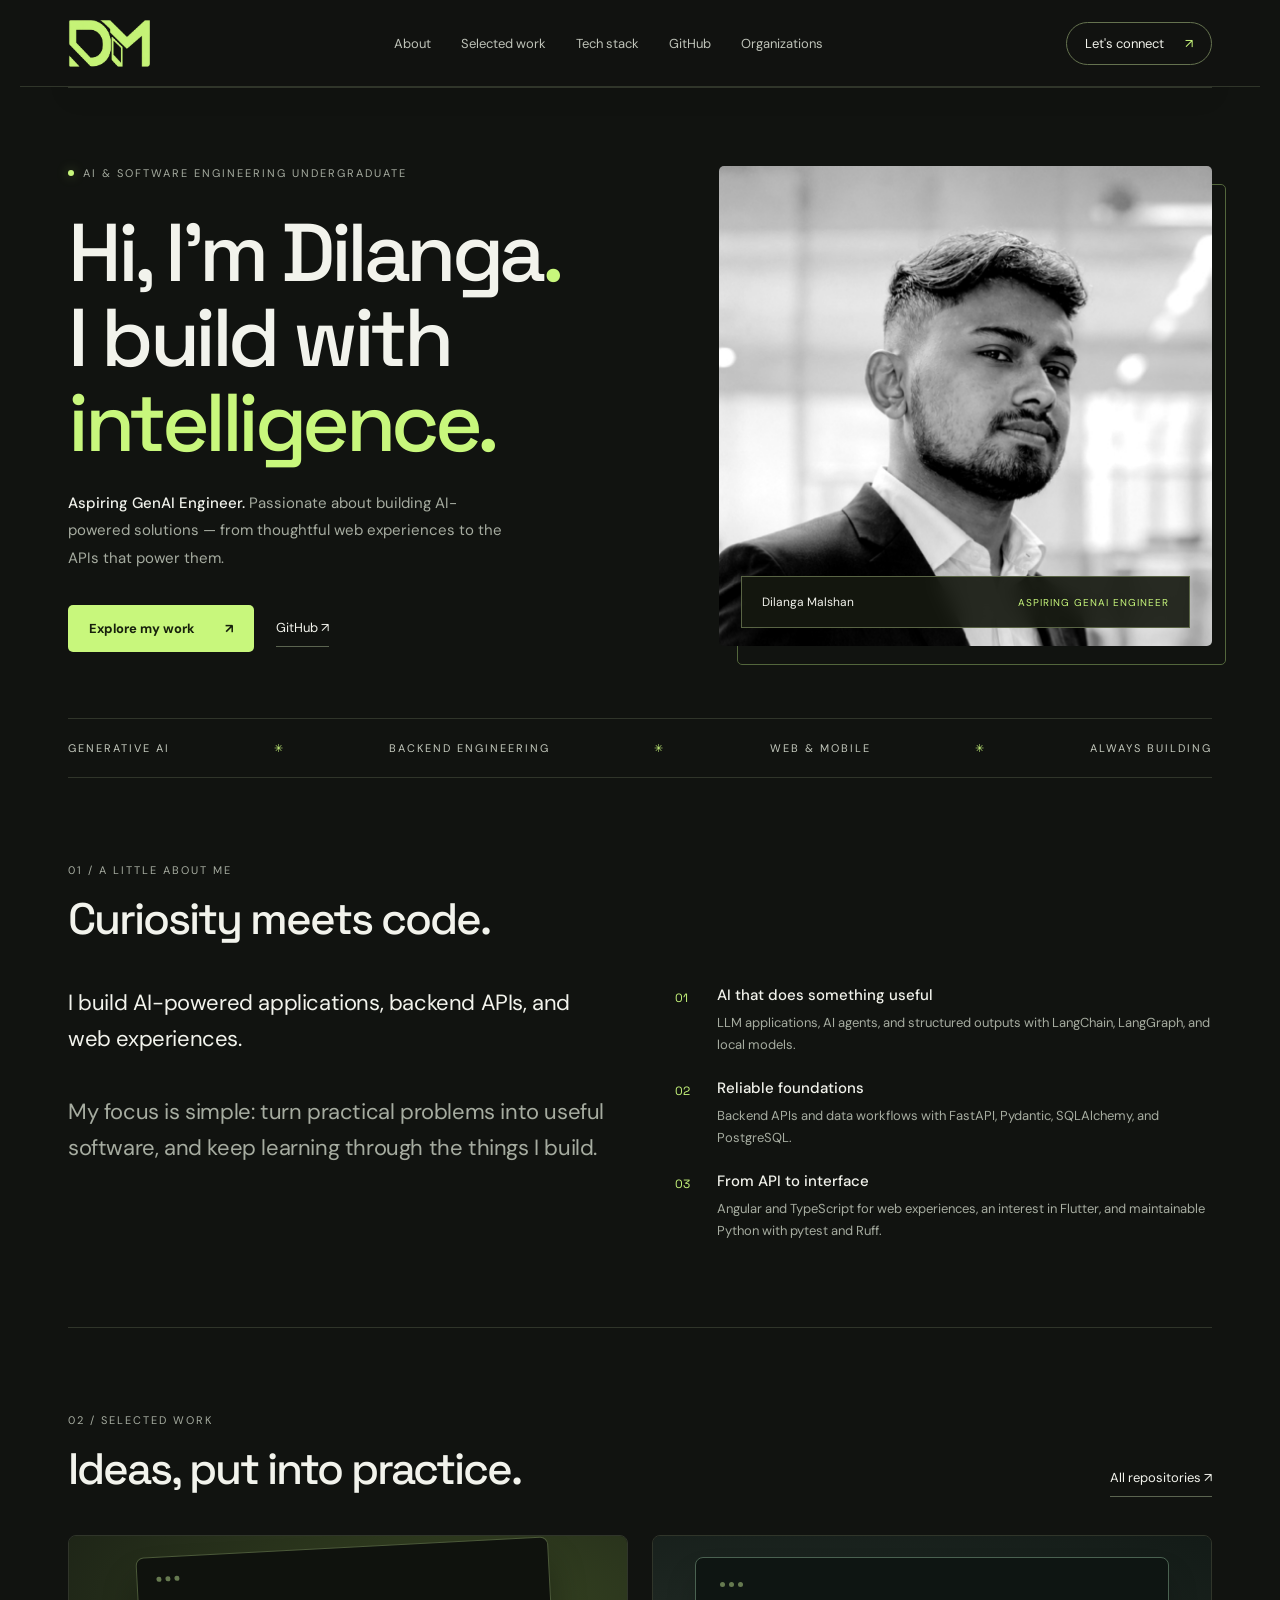
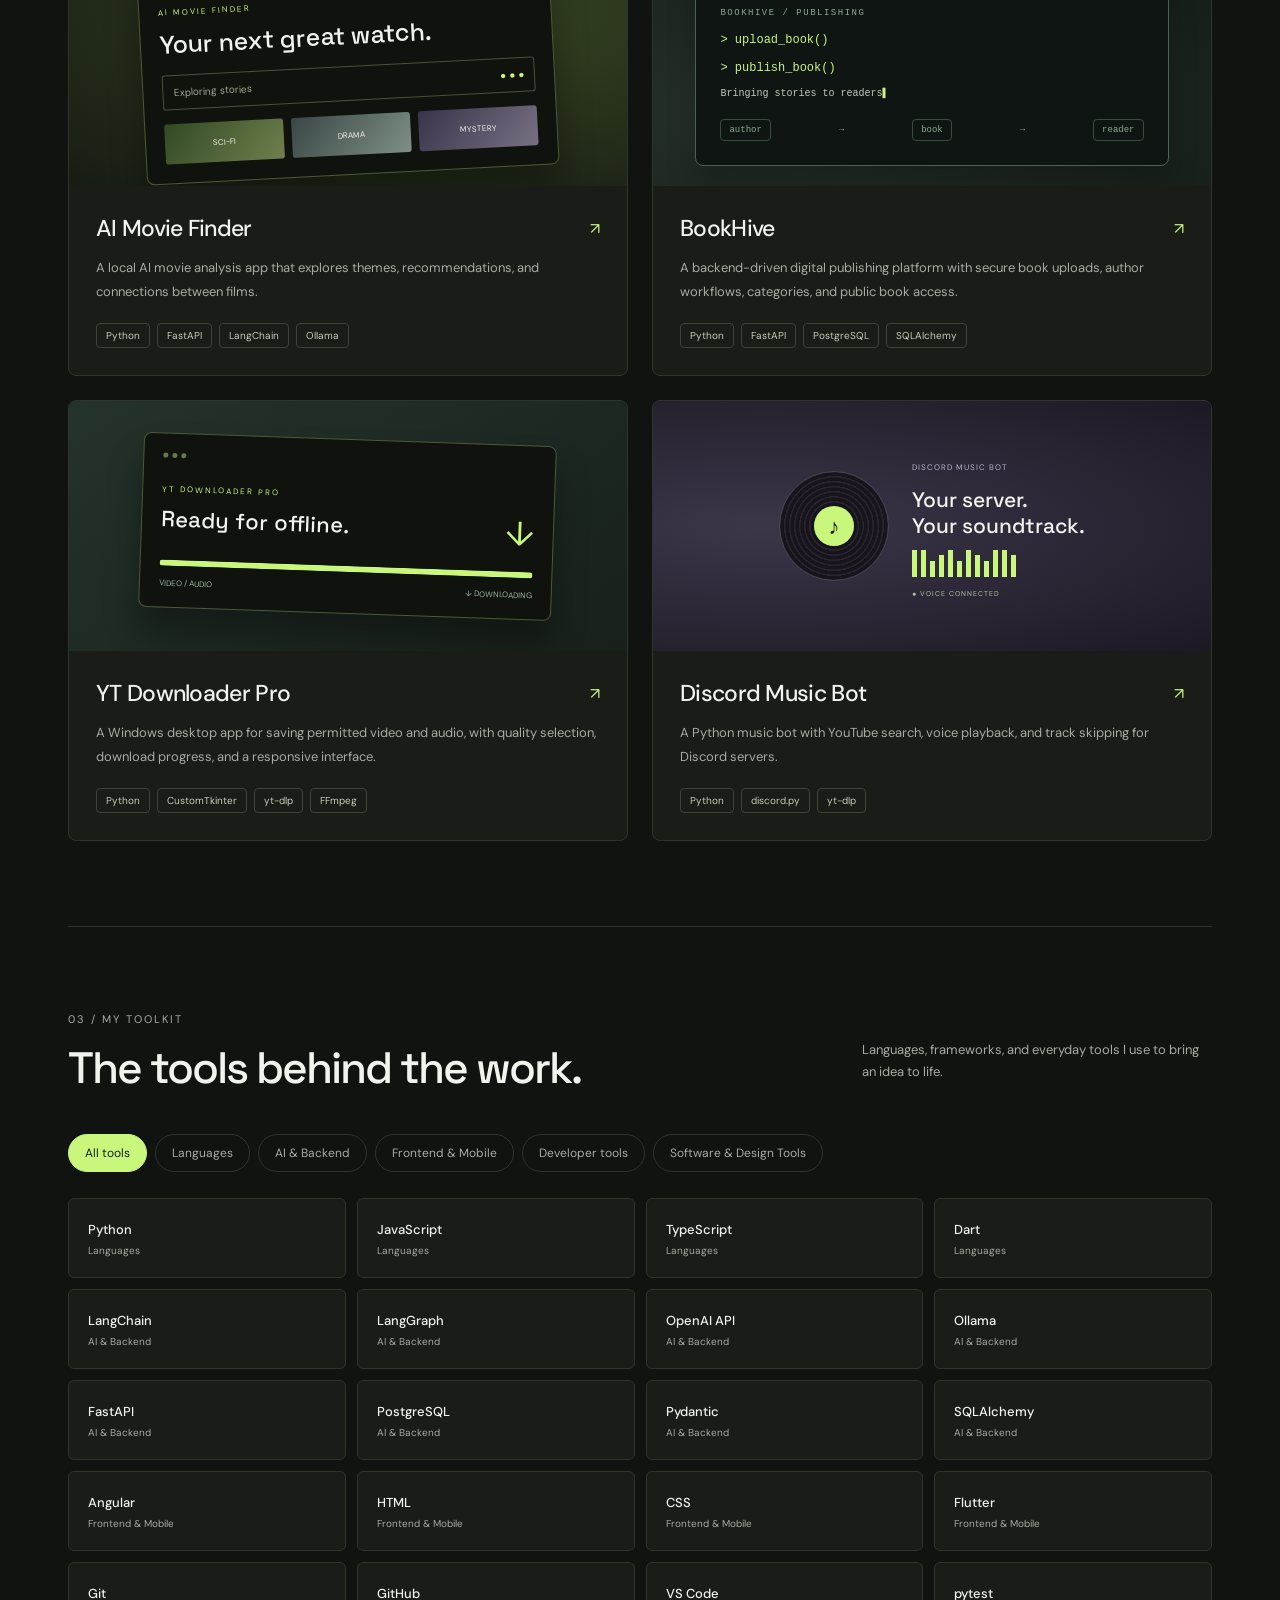
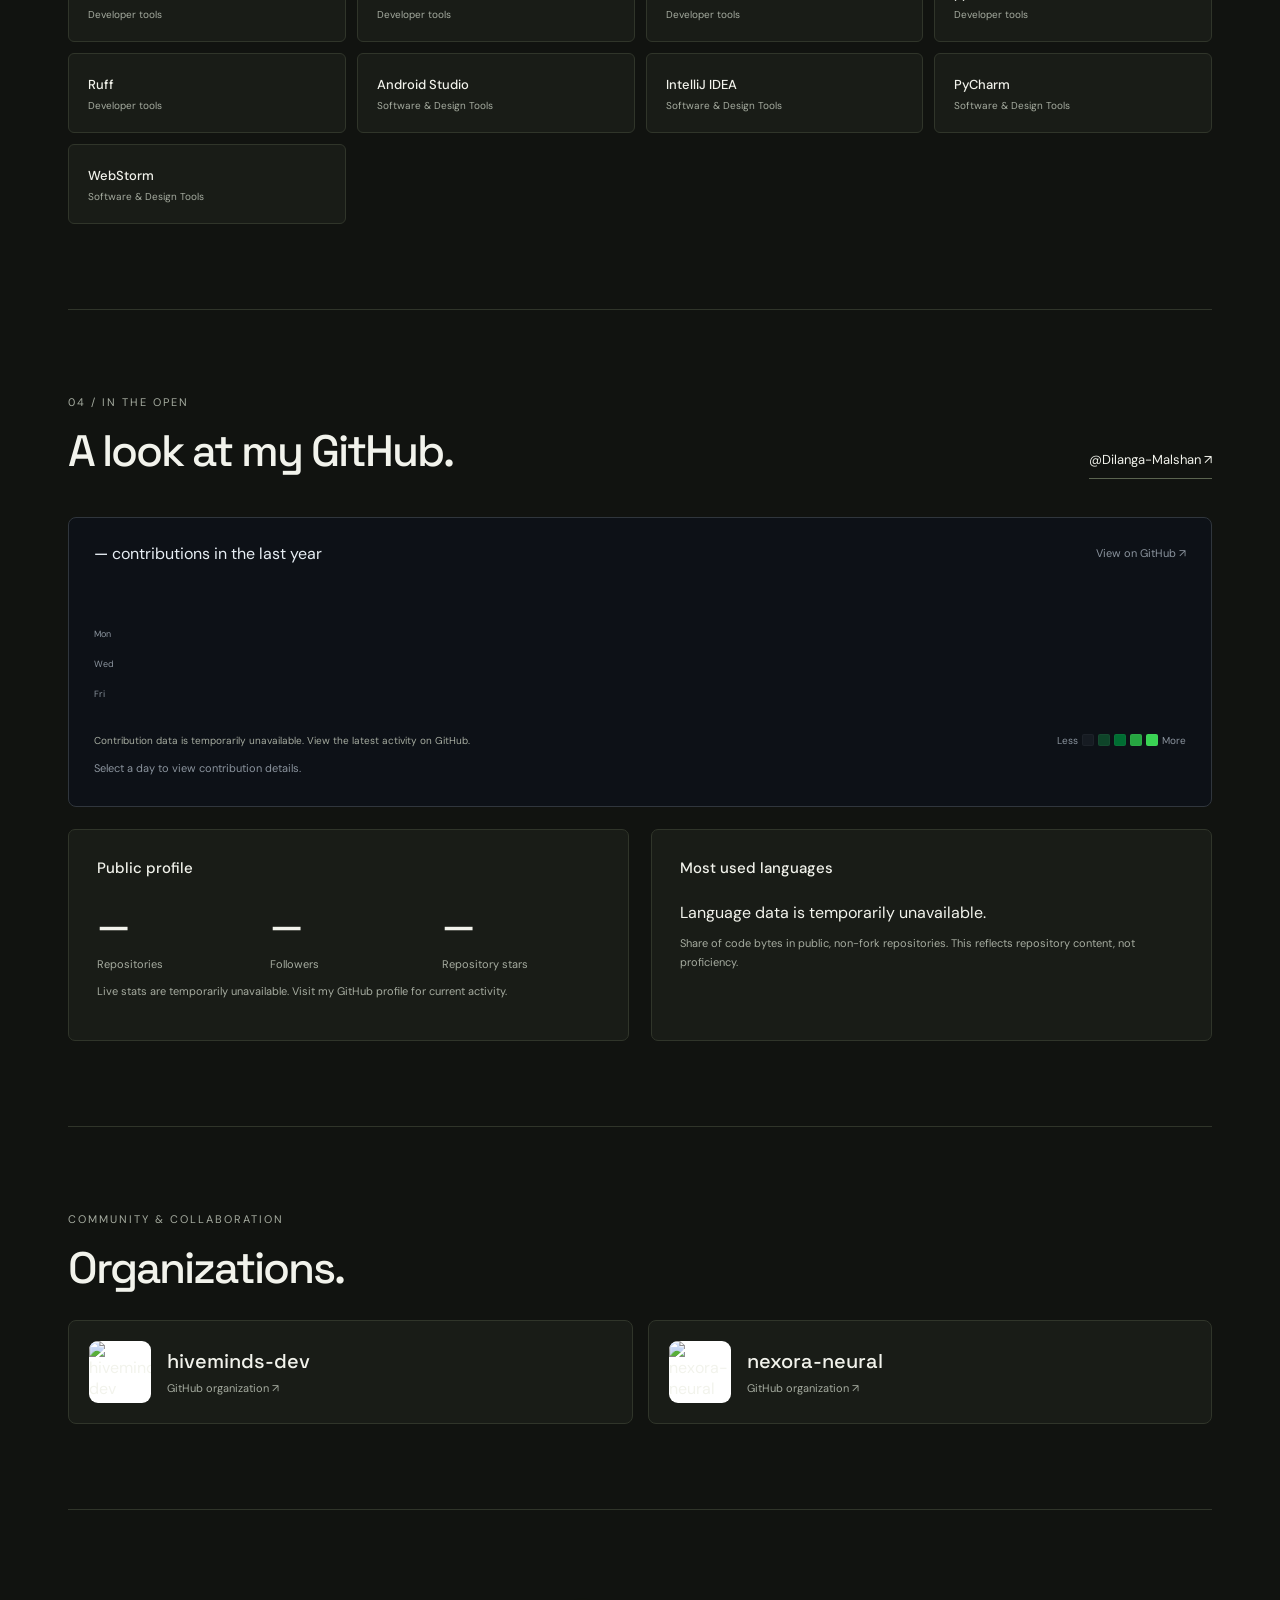
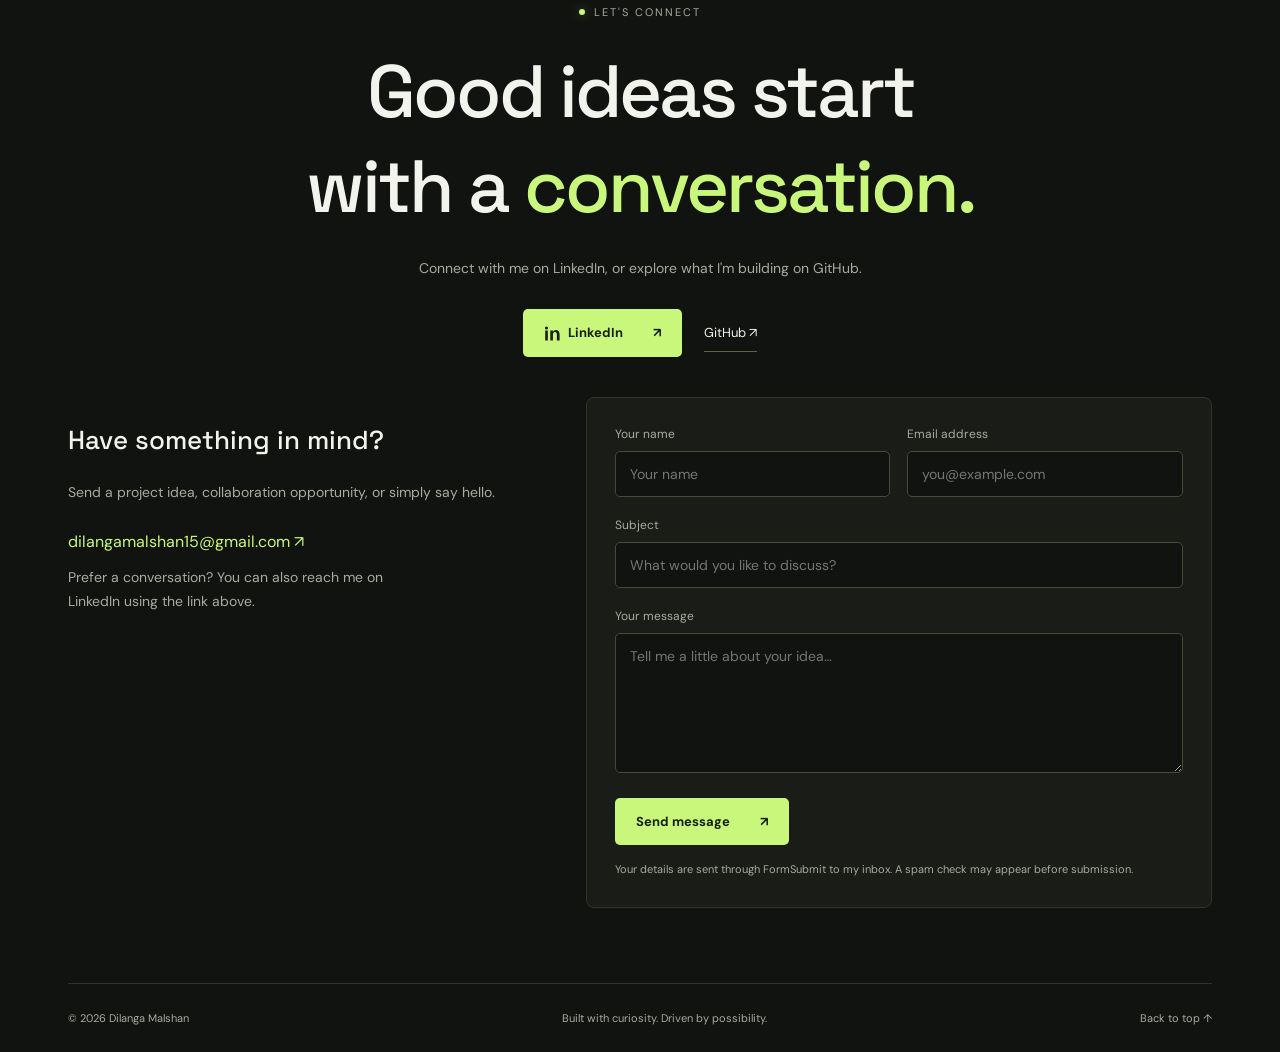
==== commit 8392ea9a: "Replace Gen AI 101 with BookHive in selected work" ====
--- a/index.html
+++ b/index.html
@@ -4,10 +4,9 @@
 :root{--bg:#111310;--panel:#191c17;--muted:#a6aca0;--line:#30352a;--lime:#c8f77c;--text:#f2f3ec}*{box-sizing:border-box}html{scroll-behavior:smooth;scroll-padding-top:90px}body{margin:0;background:var(--bg);color:var(--text);font-family:'DM Sans',sans-serif}a{color:inherit;text-decoration:none}button{font:inherit}button,a{ -webkit-tap-highlight-color:transparent}a:focus-visible,button:focus-visible{outline:2px solid var(--lime);outline-offset:6px}::selection{background:var(--lime);color:var(--bg)}.wrap{max-width:1240px;margin:auto;padding:0 48px}nav{height:88px;display:flex;align-items:center;justify-content:space-between;border-bottom:1px solid var(--line);gap:24px}.brand{font-family:'Space Grotesk';font-size:24px;font-weight:700;letter-spacing:-1px}.brand span{color:var(--lime)}.navlinks{display:flex;gap:30px;font-size:13px;color:#bec2b8}.navlinks a:hover{color:var(--lime)}.navcontact{border:1px solid #65724f;padding:12px 18px;border-radius:30px;font-size:13px}.arrow{margin-left:18px;color:var(--lime)}.hero{padding:78px 0 66px;display:grid;grid-template-columns:1.2fr 1fr;gap:60px;align-items:center}.eyebrow{font-size:11px;text-transform:uppercase;letter-spacing:2px;color:var(--muted);display:flex;align-items:center;gap:9px}.dot{width:6px;height:6px;background:var(--lime);border-radius:50%;box-shadow:0 0 12px #c8f77460}.hero h1{font-family:'Space Grotesk';font-size:clamp(48px,6.4vw,83px);line-height:1.04;letter-spacing:-4.5px;font-weight:500;margin:30px 0 24px}.hero h1 span{color:var(--lime)}.intro{font-size:15px;color:var(--muted);line-height:1.85;max-width:450px}.intro strong{color:var(--text);font-weight:500}.actions{display:flex;gap:22px;align-items:center;margin-top:32px}.btn{display:inline-flex;align-items:center;gap:30px;background:var(--lime);color:#17200c;border-radius:5px;padding:15px 21px;font-size:13px;font-weight:700;transition:transform .2s}.btn:hover{transform:translateY(-3px)}.textlink{font-size:13px;border-bottom:1px solid #5b6450;padding:10px 0}.portrait{position:relative}.portrait:before{content:'';position:absolute;inset:18px -14px -14px 18px;border:1px solid #53663c;border-radius:5px;z-index:-1}.portrait img{width:100%;height:480px;object-fit:cover;object-position:50% 30%;border-radius:5px;filter:grayscale(1)}.portrait-label{position:absolute;bottom:23px;left:22px;right:22px;padding:17px 20px;background:#151910e8;backdrop-filter:blur(10px);border:1px solid #596444;display:flex;justify-content:space-between;align-items:center;font-size:12px}.portrait-label span{color:var(--lime);font-size:10px;letter-spacing:1px}.ticker{border-top:1px solid var(--line);border-bottom:1px solid var(--line);padding:22px 0;display:flex;justify-content:space-between;gap:20px;color:#c4c9bd;font-size:11px;text-transform:uppercase;letter-spacing:2px}.ticker b{color:var(--lime);font-weight:400}.section{padding:85px 0;border-bottom:1px solid var(--line)}.sectionhead{display:flex;justify-content:space-between;gap:25px;align-items:end;margin-bottom:38px}.section h2{font-family:'Space Grotesk';font-size:44px;font-weight:500;letter-spacing:-2px;margin:14px 0 0}.small{color:var(--muted);font-size:13px;line-height:1.7;max-width:350px}.aboutgrid{display:grid;grid-template-columns:1fr 1fr;gap:70px}.aboutcopy{font-size:22px;line-height:1.65;letter-spacing:-.4px}.aboutcopy span{color:var(--muted)}.focus{display:grid;gap:22px}.focusitem{display:grid;grid-template-columns:30px 1fr;gap:12px}.num{font-family:'Space Grotesk';color:var(--lime);font-size:12px;padding-top:5px}.focus h3{font-size:15px;margin:0 0 7px;font-weight:500}.focus p{font-size:13px;color:var(--muted);line-height:1.7;margin:0}.projects{display:grid;grid-template-columns:1fr 1fr;gap:24px}.project{border:1px solid var(--line);border-radius:8px;overflow:hidden;background:var(--panel);transition:border-color .2s,transform .2s}.project:hover{border-color:#7c9856;transform:translateY(-4px)}.art{height:250px;padding:30px;background:#21261b;display:flex;align-items:center;justify-content:center;overflow:hidden;position:relative}.film{width:83%;background:#0f120d;border:1px solid #4b5939;border-radius:8px;padding:19px;box-shadow:0 25px 35px #0005;transform:rotate(-3deg)}.window{display:flex;gap:4px;margin-bottom:18px}.window i{width:5px;height:5px;background:#667a50;border-radius:50%}.film small{font-size:8px;color:var(--lime);letter-spacing:2px}.film h4{font-size:25px;font-family:'Space Grotesk';margin:8px 0 15px;font-weight:500}.searchmock{padding:10px;border:1px solid #485139;font-size:10px;color:#9ca990;border-radius:3px;display:flex;justify-content:space-between}.searchmock span{color:var(--lime)}.codeart{background:#1c211e}.code{width:88%;font-family:monospace;font-size:12px;line-height:2;color:#a9b7a2;border-left:2px solid var(--lime);padding:16px 22px}.code em{font-style:normal;color:var(--lime)}.projectbody{padding:27px}.projecttop{display:flex;justify-content:space-between;align-items:center}.project h3{font-size:23px;font-weight:500;letter-spacing:-.7px;margin:0}.project p{font-size:13px;line-height:1.8;color:var(--muted)}.tags{display:flex;flex-wrap:wrap;gap:7px;margin-top:20px}.tags span{border:1px solid #3c4433;border-radius:4px;padding:5px 9px;font-size:10px;color:#c4cfb6}.filters{display:flex;flex-wrap:wrap;gap:8px;margin-bottom:26px}.filters button{border:1px solid var(--line);background:none;color:var(--muted);border-radius:30px;padding:10px 16px;font-size:12px;cursor:pointer}.filters button.active{background:var(--lime);border-color:var(--lime);color:#17200c}.stackgrid{display:grid;grid-template-columns:repeat(4,1fr);gap:11px}.tech{background:var(--panel);border:1px solid var(--line);border-radius:6px;padding:19px;display:flex;gap:13px;align-items:center;min-height:80px}.tech img{width:30px;height:30px}.tech strong{font-weight:500;font-size:13px}.tech small{display:block;color:var(--muted);font-size:10px;margin-top:5px}.tech[hidden]{display:none}.statsgrid{display:grid;grid-template-columns:1fr 1fr;gap:22px}.statbox{border:1px solid var(--line);border-radius:7px;background:var(--panel);padding:28px}.statbox h3{font-size:15px;font-weight:500;margin:0 0 24px}.numbers{display:grid;grid-template-columns:repeat(3,1fr);gap:15px}.numbers b{font-family:'Space Grotesk';font-size:37px;font-weight:500}.numbers span{display:block;color:var(--muted);font-size:11px;margin-top:8px}.langrow{display:grid;grid-template-columns:88px 1fr 42px;gap:12px;align-items:center;font-size:12px;margin:15px 0}.track{height:5px;background:#303829;border-radius:9px;overflow:hidden}.track i{height:100%;display:block;background:var(--lime)}.status{font-size:11px;color:var(--muted);line-height:1.7}.contact{padding:95px 0 75px;text-align:center}.contact h2{font-family:'Space Grotesk';font-size:clamp(40px,6vw,74px);letter-spacing:-3px;font-weight:500;margin:25px 0}.contact h2 span{color:var(--lime)}.contact .eyebrow{justify-content:center}.contact p{font-size:14px;color:var(--muted);margin-bottom:30px}.contact .actions{justify-content:center}.socialicon{width:17px;height:17px;fill:currentColor;vertical-align:middle;margin-right:7px}footer{border-top:1px solid var(--line);padding:27px 0;display:flex;justify-content:space-between;font-size:11px;color:var(--muted)}.rise{animation:rise .8s ease both}.portrait{animation-delay:.15s}@keyframes rise{from{opacity:0;transform:translateY(18px)}to{opacity:1;transform:translateY(0)}}@media(max-width:850px){.wrap{padding:0 25px}.hero{gap:30px}.hero h1{letter-spacing:-3px}.portrait img{height:420px}.stackgrid{grid-template-columns:repeat(3,1fr)}.navlinks{gap:18px}.aboutgrid{gap:35px}}@media(max-width:600px){nav{height:75px}.navlinks{display:none}.hero{grid-template-columns:1fr;padding-top:50px;gap:45px}.hero h1{font-size:58px}.portrait{margin-right:14px}.portrait img{height:400px;object-position:50% 33%}.ticker{font-size:8px;letter-spacing:.7px;gap:8px}.section{padding:58px 0}.section h2{font-size:35px}.sectionhead{display:block}.sectionhead .small{margin-top:18px}.aboutgrid,.projects,.statsgrid{grid-template-columns:1fr}.stackgrid{grid-template-columns:1fr 1fr}.tech{padding:13px;gap:9px}.tech strong{font-size:11px}.tech img{width:25px;height:25px}.tech small{font-size:9px}.contact h2{letter-spacing:-2px}footer{gap:20px;line-height:1.8}.art{height:220px}}@media(prefers-reduced-motion:reduce){html{scroll-behavior:auto}*,*:before{animation:none!important;transition:none!important}}
 .contact-layout{display:grid;grid-template-columns:.85fr 1.15fr;gap:55px;text-align:left;margin-top:40px;align-items:start}.contact-layout h3{font-family:'Space Grotesk';font-size:26px;font-weight:500}.email-link{color:var(--lime);overflow-wrap:anywhere}.contact-form{padding:28px;border:1px solid var(--line);border-radius:8px;background:var(--panel)}.contact-form label{display:block;font-size:12px;color:var(--muted);margin-bottom:9px}.contact-form input,.contact-form textarea{width:100%;background:var(--bg);color:var(--text);border:1px solid #434b39;border-radius:5px;padding:13px 14px;font:inherit;font-size:14px;margin-bottom:20px}.contact-form input:focus,.contact-form textarea:focus{outline:2px solid var(--lime);outline-offset:2px}.contact-form textarea{resize:vertical;min-height:140px}.contact-form .btn{border:0;cursor:pointer}.form-pair{display:grid;grid-template-columns:1fr 1fr;gap:17px}.contact-form .status{margin:15px 0 0;font-size:11px}.org-grid{display:flex;flex-wrap:wrap;gap:15px;margin-top:24px}.org-link{display:flex;align-items:center;gap:16px;padding:20px;border:1px solid var(--line);border-radius:8px;background:var(--panel)}.org-link img{width:48px;height:48px;border-radius:9px}@media(max-width:600px){.contact-layout{grid-template-columns:1fr;gap:25px}.form-pair{grid-template-columns:1fr;gap:0}.contact-form{padding:20px}}.org-grid{display:grid;grid-template-columns:1fr 1fr}.org-link{transition:border-color .2s,transform .2s}.org-link:hover{border-color:var(--lime);transform:translateY(-3px)}.org-link strong{font-family:'Space Grotesk';font-weight:500;font-size:20px}.org-link small{display:block;color:var(--muted);font-size:11px;margin-top:7px}.org-link img{width:62px;height:62px;background:white}.contribution-card{display:grid;grid-template-columns:1fr 1fr;align-items:center;gap:40px;background:linear-gradient(115deg,#232e1b,#191c17);border:1px solid #4a5c35;border-radius:8px;padding:35px;margin-bottom:22px}.contribution-count{display:flex;align-items:center;gap:25px;font-family:'Space Grotesk';font-size:90px;line-height:1.1;color:var(--lime);margin:17px 0}.contribution-count span{font:18px/1.6 'DM Sans',sans-serif;color:var(--text)}.contribution-dots{display:grid;grid-template-columns:repeat(23,1fr);gap:6px}.contribution-dots i{aspect-ratio:1;background:var(--lime);border-radius:3px;animation:lightup .7s both}.contribution-dots i:nth-child(3n){animation-delay:.15s}.contribution-dots i:nth-child(4n){animation-delay:.3s}.contribution-visual .status{margin-bottom:0}@keyframes lightup{from{opacity:.2}to{opacity:1}}@media(max-width:850px){.navlinks{gap:12px}.contribution-card{gap:25px;padding:25px}.contribution-dots{gap:4px}.contribution-count{font-size:70px;gap:16px}.contribution-count span{font-size:15px}}@media(max-width:600px){.org-grid,.contribution-card{grid-template-columns:1fr}.contribution-card{gap:27px}.contribution-dots{gap:5px}.org-link strong{font-size:18px}}.contribution-count b{font:inherit}.calendar-scroll{overflow-x:auto;padding:5px 0}.contribution-dots{display:grid;grid-template-rows:repeat(7,9px);grid-auto-flow:column;grid-auto-columns:9px;grid-template-columns:none;gap:3px;width:max-content}.contribution-dots i{width:9px;height:9px;aspect-ratio:auto;border-radius:2px;animation:none;background:#303829}.contribution-dots i[data-level="1"]{background:#4c6530}.contribution-dots i[data-level="2"]{background:#719a42}.contribution-dots i[data-level="3"]{background:#9fc959}.contribution-dots i[data-level="4"]{background:#c8f77c}.contribution-visual{min-width:0}.contribution-dots .spacer{visibility:hidden}
 .contribution-card{display:block;background:#0d1117;border:1px solid #30363d;padding:25px;color:#e6edf3}.calendar-heading{display:flex;justify-content:space-between;gap:16px;align-items:center;margin-bottom:20px}.calendar-heading h3{font-size:16px;font-weight:400;margin:0}.calendar-heading b{font-weight:500}.calendar-heading a{font-size:11px;color:#8b949e}.calendar-layout{display:grid;grid-template-columns:30px auto;grid-template-rows:20px auto;gap:4px;width:max-content}.calendar-months{grid-column:2;display:grid;grid-auto-columns:12px;grid-auto-flow:column;gap:3px;font-size:10px;color:#8b949e;height:20px}.calendar-months span{overflow:visible;white-space:nowrap}.calendar-days{display:grid;grid-template-rows:repeat(7,12px);gap:3px;font-size:9px;color:#8b949e;line-height:12px}.contribution-dots{grid-template-rows:repeat(7,12px);grid-auto-columns:12px;gap:3px}.contribution-dots button,.calendar-legend i{border:1px solid #ffffff08;width:12px;height:12px;border-radius:2px;background:#161b22;padding:0}.contribution-dots button{cursor:pointer}.contribution-dots .spacer{width:12px;height:12px}.contribution-dots button[data-level="1"],.calendar-legend i[data-level="1"]{background:#0e4429}.contribution-dots button[data-level="2"],.calendar-legend i[data-level="2"]{background:#006d32}.contribution-dots button[data-level="3"],.calendar-legend i[data-level="3"]{background:#26a641}.contribution-dots button[data-level="4"],.calendar-legend i[data-level="4"]{background:#39d353}.contribution-dots button:hover{outline:1px solid #e6edf3;outline-offset:1px}.calendar-footer{display:flex;justify-content:space-between;align-items:center;gap:15px;margin-top:12px}.calendar-footer .status{font-size:10px;margin:0}.calendar-legend{display:flex;align-items:center;gap:4px;font-size:10px;color:#8b949e;white-space:nowrap}.calendar-tooltip{font-size:11px;color:#8b949e;min-height:20px;margin-top:12px}.movie-art{background:radial-gradient(ellipse at 70% 30%,#374522,#171c14)}.movie-orbit{position:absolute;width:220px;height:220px;border-radius:50%;border:1px solid #c8f77c30;animation:orbitpulse 5s ease-in-out infinite}.movie-art .film{animation:floatfilm 6s ease-in-out infinite}.movie-posters{display:flex;gap:8px;margin-top:14px}.movie-posters i{display:grid;place-items:center;flex:1;height:40px;font:8px 'DM Sans';background:linear-gradient(130deg,#314924,#70804d);border-radius:3px}.movie-posters i:nth-child(2){background:linear-gradient(130deg,#394747,#7e9083)}.movie-posters i:nth-child(3){background:linear-gradient(130deg,#38344a,#797083)}.thinking{animation:thinking 1.8s ease-in-out infinite}.ai-art{background:radial-gradient(ellipse at 20% 70%,#26302a,#131b17)}.ai-terminal{background:#0e1512;border:1px solid #4a6251;border-radius:8px;padding:24px;width:95%;font-family:monospace;font-size:12px;box-shadow:0 20px 30px #0003}.ai-terminal small{color:#8dab92;font-size:9px;letter-spacing:1.5px}.terminal-line{color:#c8f77c;margin-top:14px;animation:terminalfade 5s infinite}.terminal-line.second{animation-delay:.5s}.response-line{margin-top:13px;font-size:10px;color:#becaba}.cursor{color:var(--lime);animation:blink 1s steps(1) infinite}.token-flow{display:flex;align-items:center;justify-content:space-between;margin-top:20px;font-size:9px;color:#8daa92}.token-flow i{font-style:normal;padding:5px 8px;border:1px solid #394d3d;border-radius:4px;animation:tokenpulse 3s infinite}.token-flow i:nth-of-type(2){animation-delay:1s}.token-flow i:nth-of-type(3){animation-delay:2s}.download-art{background:linear-gradient(145deg,#24332b,#18201b)}.download-art .film{transform:rotate(2deg)}.download-title{display:flex;align-items:center;justify-content:space-between}.download-title h4{font-size:22px}.download-arrow{font-size:34px;color:var(--lime);animation:downloadarrow 1.8s ease-in-out infinite}.download-track{height:6px;background:#283b2d;border-radius:10px;overflow:hidden;margin:12px 0}.download-track span{height:100%;display:block;background:var(--lime);transform-origin:left;animation:downloadprogress 6s ease-in-out infinite}.download-meta{font-size:8px;color:#99b49d;display:flex;justify-content:space-between}.music-art{background:radial-gradient(ellipse at 20% 50%,#3c3649,#1c1924)}.music-player{display:flex;gap:23px;align-items:center;width:100%;justify-content:center}.record{width:110px;height:110px;flex-shrink:0;border-radius:50%;background:repeating-radial-gradient(#17151b 0 3px,#292530 4px 5px);display:grid;place-items:center;border:1px solid #4c4355;animation:recordspin 12s linear infinite}.record span{display:grid;place-items:center;width:40px;height:40px;background:#c8f77c;border-radius:50%;color:#202516;font-size:22px}.music-info small{font-size:8px;color:#bcb0cb;letter-spacing:1px}.music-info h4{font:500 21px/1.2 'Space Grotesk';margin:12px 0}.equalizer{display:flex;align-items:end;gap:4px;height:27px}.equalizer i{width:5px;height:100%;background:var(--lime);transform-origin:bottom;animation:equalize .9s ease-in-out infinite alternate}.equalizer i:nth-child(3n){animation-delay:-.2s;height:60%}.equalizer i:nth-child(4n){animation-delay:-.7s;height:80%}.equalizer i:nth-child(2n){animation-delay:-.4s}.music-status{font-size:7px;letter-spacing:1px;color:#b5c4a3;display:block;margin-top:12px}@keyframes floatfilm{50%{transform:translateY(-6px) rotate(-1deg)}}@keyframes orbitpulse{50%{transform:scale(1.12);opacity:.4}}@keyframes thinking{50%{opacity:.3}}@keyframes terminalfade{0%,100%{opacity:.45}30%,80%{opacity:1}}@keyframes blink{50%{opacity:0}}@keyframes tokenpulse{40%{border-color:#c8f77c;color:#c8f77c}}@keyframes downloadarrow{50%{transform:translateY(5px)}}@keyframes downloadprogress{0%,8%{transform:scaleX(.08)}80%,100%{transform:scaleX(1)}}@keyframes recordspin{to{transform:rotate(360deg)}}@keyframes equalize{from{transform:scaleY(.25)}to{transform:scaleY(1)}}@media(max-width:600px){.calendar-heading,.calendar-footer{align-items:start;flex-direction:column}.contribution-card{padding:20px}.music-player{gap:18px}.record{width:90px;height:90px}.ai-terminal{padding:18px}.calendar-heading h3{font-size:14px}}@media(prefers-reduced-motion:reduce){.art *{animation:none!important}.download-track span{transform:scaleX(.7)}}
-nav{position:sticky;top:0;z-index:100;background:rgba(17,19,16,.94);backdrop-filter:blur(18px);-webkit-backdrop-filter:blur(18px);isolation:isolate;box-shadow:0 10px 22px #00000012}nav:before{content:"";position:absolute;inset:0 -48px;background:inherit;border-bottom:1px solid var(--line);z-index:-1}.logo-brand{display:flex;align-items:center;flex-shrink:0}.logo-crop{display:block;position:relative;width:82px;height:49px;overflow:hidden}.logo-crop img{position:absolute;width:108px;height:108px;max-width:none;left:-13px;top:-26px}.logo-brand:hover{opacity:.85}@media(max-width:850px){nav:before{left:-25px;right:-25px}}.build-credit{display:flex;align-items:center;justify-content:center;gap:18px;padding:28px 20px;margin:0 0 28px;border:1px solid var(--line);border-radius:8px;background:var(--panel);text-align:left}.credit-spark{color:var(--lime);font-size:29px}.build-credit p{margin:0 0 7px;font-family:'Space Grotesk',sans-serif;font-size:18px;font-weight:500;letter-spacing:-.3px}.build-credit div>span{font-size:12px;color:var(--muted);line-height:1.7}@media(max-width:600px){.build-credit{padding:22px 18px;gap:14px}.build-credit p{font-size:16px}.build-credit div>span{font-size:11px}}
-</style></head><body><div class="wrap"><nav><a class="brand logo-brand" href="#" aria-label="Dilanga Malshan home"><span class="logo-crop"><img src="dm-logo.png" alt="Dilanga Malshan DM logo" width="1280" height="1280"></span></a><div class="navlinks"><a href="#about">About</a><a href="#work">Selected work</a><a href="#stack">Tech stack</a><a href="#github">GitHub</a><a href="#organizations">Organizations</a></div><a class="navcontact" href="#contact">Let's connect <span class="arrow">↗</span></a></nav><main><section class="hero"><div class="rise"><div class="eyebrow"><i class="dot"></i> AI & Software Engineering Undergraduate</div><h1>Hi, I'm Dilanga<span>.</span><br>I build with<br><span>intelligence.</span></h1><p class="intro"><strong>Aspiring GenAI Engineer.</strong> Passionate about building AI-powered solutions — from thoughtful web experiences to the APIs that power them.</p><div class="actions"><a class="btn" href="#work">Explore my work <span>↗</span></a><a class="textlink" href="https://github.com/Dilanga-Malshan" target="_blank" rel="noopener noreferrer">GitHub ↗</a></div></div><div class="portrait rise"><img src="portrait.jpg" alt="Dilanga Malshan wearing a dark suit" fetchpriority="high"><div class="portrait-label"><div>Dilanga Malshan</div><span>ASPIRING GENAI ENGINEER</span></div></div></section><div class="ticker"><span>Generative AI</span><b>✳</b><span>Backend engineering</span><b>✳</b><span>Web & mobile</span><b>✳</b><span>Always building</span></div>
+nav{position:sticky;top:0;z-index:100;background:rgba(17,19,16,.94);backdrop-filter:blur(18px);-webkit-backdrop-filter:blur(18px);isolation:isolate;box-shadow:0 10px 22px #00000012}nav:before{content:"";position:absolute;inset:0 -48px;background:inherit;border-bottom:1px solid var(--line);z-index:-1}.logo-brand{display:flex;align-items:center;flex-shrink:0}.logo-crop{display:block;position:relative;width:82px;height:49px;overflow:hidden}.logo-crop img{position:absolute;width:108px;height:108px;max-width:none;left:-13px;top:-26px}.logo-brand:hover{opacity:.85}@media(max-width:850px){nav:before{left:-25px;right:-25px}}</style></head><body><div class="wrap"><nav><a class="brand logo-brand" href="#" aria-label="Dilanga Malshan home"><span class="logo-crop"><img src="dm-logo.png" alt="Dilanga Malshan DM logo" width="1280" height="1280"></span></a><div class="navlinks"><a href="#about">About</a><a href="#work">Selected work</a><a href="#stack">Tech stack</a><a href="#github">GitHub</a><a href="#organizations">Organizations</a></div><a class="navcontact" href="#contact">Let's connect <span class="arrow">↗</span></a></nav><main><section class="hero"><div class="rise"><div class="eyebrow"><i class="dot"></i> AI & Software Engineering Undergraduate</div><h1>Hi, I'm Dilanga<span>.</span><br>I build with<br><span>intelligence.</span></h1><p class="intro"><strong>Aspiring GenAI Engineer.</strong> Passionate about building AI-powered solutions — from thoughtful web experiences to the APIs that power them.</p><div class="actions"><a class="btn" href="#work">Explore my work <span>↗</span></a><a class="textlink" href="https://github.com/Dilanga-Malshan" target="_blank" rel="noopener noreferrer">GitHub ↗</a></div></div><div class="portrait rise"><img src="portrait.jpg" alt="Dilanga Malshan wearing a dark suit" fetchpriority="high"><div class="portrait-label"><div>Dilanga Malshan</div><span>ASPIRING GENAI ENGINEER</span></div></div></section><div class="ticker"><span>Generative AI</span><b>✳</b><span>Backend engineering</span><b>✳</b><span>Web & mobile</span><b>✳</b><span>Always building</span></div>
 <section class="section" id="about"><div class="sectionhead"><div><div class="eyebrow">01 / A little about me</div><h2>Curiosity meets code.</h2></div></div><div class="aboutgrid"><div class="aboutcopy">I build AI-powered applications, backend APIs, and web experiences.<br><br><span>My focus is simple: turn practical problems into useful software, and keep learning through the things I build.</span></div><div class="focus"><div class="focusitem"><span class="num">01</span><div><h3>AI that does something useful</h3><p>LLM applications, AI agents, and structured outputs with LangChain, LangGraph, and local models.</p></div></div><div class="focusitem"><span class="num">02</span><div><h3>Reliable foundations</h3><p>Backend APIs and data workflows with FastAPI, Pydantic, SQLAlchemy, and PostgreSQL.</p></div></div><div class="focusitem"><span class="num">03</span><div><h3>From API to interface</h3><p>Angular and TypeScript for web experiences, an interest in Flutter, and maintainable Python with pytest and Ruff.</p></div></div></div></div></section>
-<section class="section" id="work"><div class="sectionhead"><div><div class="eyebrow">02 / Selected work</div><h2>Ideas, put into practice.</h2></div><a class="textlink" href="https://github.com/Dilanga-Malshan?tab=repositories" target="_blank" rel="noopener noreferrer">All repositories ↗</a></div><div class="projects"><a class="project" href="https://github.com/Dilanga-Malshan/Movie-Finder-project" target="_blank" rel="noopener noreferrer"><div class="art movie-art" aria-hidden="true"><div class="movie-orbit"></div><div class="film"><div class="window"><i></i><i></i><i></i></div><small>AI MOVIE FINDER</small><h4>Your next great watch.</h4><div class="searchmock">Exploring stories <span class="thinking">● ● ●</span></div><div class="movie-posters"><i>SCI-FI</i><i>DRAMA</i><i>MYSTERY</i></div></div></div><div class="projectbody"><div class="projecttop"><h3>AI Movie Finder</h3><span class="arrow">↗</span></div><p>A local AI movie analysis app that explores themes, recommendations, and connections between films.</p><div class="tags"><span>Python</span><span>FastAPI</span><span>LangChain</span><span>Ollama</span></div></div></a><a class="project" href="https://github.com/Dilanga-Malshan/gen-ai-101" target="_blank" rel="noopener noreferrer"><div class="art ai-art" aria-hidden="true"><div class="ai-terminal"><div class="window"><i></i><i></i><i></i></div><small>GEN AI 101 / PLAYGROUND</small><div class="terminal-line">&gt; connect_model()</div><div class="terminal-line second">&gt; stream_response()</div><div class="response-line">Building something intelligent<span class="cursor">▌</span></div><div class="token-flow"><i>context</i><span>→</span><i>model</i><span>→</span><i>response</i></div></div></div><div class="projectbody"><div class="projecttop"><h3>Gen AI 101</h3><span class="arrow">↗</span></div><p>A learning repository exploring chat, streaming responses, tool calling, and AI inference through practical examples.</p><div class="tags"><span>JavaScript</span><span>Node.js</span><span>AI inference</span></div></div></a><a class="project" href="https://github.com/Dilanga-Malshan/yt-downloader-tool" target="_blank" rel="noopener noreferrer"><div class="art download-art" aria-hidden="true"><div class="film"><div class="window"><i></i><i></i><i></i></div><small>YT DOWNLOADER PRO</small><div class="download-title"><h4>Ready for offline.</h4><span class="download-arrow">↓</span></div><div class="download-track"><span></span></div><div class="download-meta"><span>VIDEO / AUDIO</span><span>↓ DOWNLOADING</span></div></div></div><div class="projectbody"><div class="projecttop"><h3>YT Downloader Pro</h3><span class="arrow">↗</span></div><p>A Windows desktop app for saving permitted video and audio, with quality selection, download progress, and a responsive interface.</p><div class="tags"><span>Python</span><span>CustomTkinter</span><span>yt-dlp</span><span>FFmpeg</span></div></div></a><a class="project" href="https://github.com/Dilanga-Malshan/Discord-Music-Bot" target="_blank" rel="noopener noreferrer"><div class="art music-art" aria-hidden="true"><div class="music-player"><div class="record"><span>♪</span></div><div class="music-info"><small>DISCORD MUSIC BOT</small><h4>Your server.<br>Your soundtrack.</h4><div class="equalizer"><i></i><i></i><i></i><i></i><i></i><i></i><i></i><i></i><i></i><i></i><i></i><i></i></div><span class="music-status">● VOICE CONNECTED</span></div></div></div><div class="projectbody"><div class="projecttop"><h3>Discord Music Bot</h3><span class="arrow">↗</span></div><p>A Python music bot with YouTube search, voice playback, and track skipping for Discord servers.</p><div class="tags"><span>Python</span><span>discord.py</span><span>yt-dlp</span></div></div></a></div></section>
+<section class="section" id="work"><div class="sectionhead"><div><div class="eyebrow">02 / Selected work</div><h2>Ideas, put into practice.</h2></div><a class="textlink" href="https://github.com/Dilanga-Malshan?tab=repositories" target="_blank" rel="noopener noreferrer">All repositories ↗</a></div><div class="projects"><a class="project" href="https://github.com/Dilanga-Malshan/Movie-Finder-project" target="_blank" rel="noopener noreferrer"><div class="art movie-art" aria-hidden="true"><div class="movie-orbit"></div><div class="film"><div class="window"><i></i><i></i><i></i></div><small>AI MOVIE FINDER</small><h4>Your next great watch.</h4><div class="searchmock">Exploring stories <span class="thinking">● ● ●</span></div><div class="movie-posters"><i>SCI-FI</i><i>DRAMA</i><i>MYSTERY</i></div></div></div><div class="projectbody"><div class="projecttop"><h3>AI Movie Finder</h3><span class="arrow">↗</span></div><p>A local AI movie analysis app that explores themes, recommendations, and connections between films.</p><div class="tags"><span>Python</span><span>FastAPI</span><span>LangChain</span><span>Ollama</span></div></div></a><a class="project" href="https://github.com/hiveminds-dev/bookhive" target="_blank" rel="noopener noreferrer"><div class="art ai-art" aria-hidden="true"><div class="ai-terminal"><div class="window"><i></i><i></i><i></i></div><small>BOOKHIVE / PUBLISHING</small><div class="terminal-line">&gt; upload_book()</div><div class="terminal-line second">&gt; publish_book()</div><div class="response-line">Bringing stories to readers<span class="cursor">▌</span></div><div class="token-flow"><i>author</i><span>→</span><i>book</i><span>→</span><i>reader</i></div></div></div><div class="projectbody"><div class="projecttop"><h3>BookHive</h3><span class="arrow">↗</span></div><p>A backend-driven digital publishing platform with secure book uploads, author workflows, categories, and public book access.</p><div class="tags"><span>Python</span><span>FastAPI</span><span>PostgreSQL</span><span>SQLAlchemy</span></div></div></a><a class="project" href="https://github.com/Dilanga-Malshan/yt-downloader-tool" target="_blank" rel="noopener noreferrer"><div class="art download-art" aria-hidden="true"><div class="film"><div class="window"><i></i><i></i><i></i></div><small>YT DOWNLOADER PRO</small><div class="download-title"><h4>Ready for offline.</h4><span class="download-arrow">↓</span></div><div class="download-track"><span></span></div><div class="download-meta"><span>VIDEO / AUDIO</span><span>↓ DOWNLOADING</span></div></div></div><div class="projectbody"><div class="projecttop"><h3>YT Downloader Pro</h3><span class="arrow">↗</span></div><p>A Windows desktop app for saving permitted video and audio, with quality selection, download progress, and a responsive interface.</p><div class="tags"><span>Python</span><span>CustomTkinter</span><span>yt-dlp</span><span>FFmpeg</span></div></div></a><a class="project" href="https://github.com/Dilanga-Malshan/Discord-Music-Bot" target="_blank" rel="noopener noreferrer"><div class="art music-art" aria-hidden="true"><div class="music-player"><div class="record"><span>♪</span></div><div class="music-info"><small>DISCORD MUSIC BOT</small><h4>Your server.<br>Your soundtrack.</h4><div class="equalizer"><i></i><i></i><i></i><i></i><i></i><i></i><i></i><i></i><i></i><i></i><i></i><i></i></div><span class="music-status">● VOICE CONNECTED</span></div></div></div><div class="projectbody"><div class="projecttop"><h3>Discord Music Bot</h3><span class="arrow">↗</span></div><p>A Python music bot with YouTube search, voice playback, and track skipping for Discord servers.</p><div class="tags"><span>Python</span><span>discord.py</span><span>yt-dlp</span></div></div></a></div></section>
 <section class="section" id="stack"><div class="sectionhead"><div><div class="eyebrow">03 / My toolkit</div><h2>The tools behind the work.</h2></div><p class="small">Languages, frameworks, and everyday tools I use to bring an idea to life.</p></div><div class="filters" role="group" aria-label="Filter technologies"><button class="active" data-filter="All" aria-pressed="true">All tools</button><button data-filter="Languages" aria-pressed="false">Languages</button><button data-filter="AI & Backend" aria-pressed="false">AI & Backend</button><button data-filter="Frontend & Mobile" aria-pressed="false">Frontend & Mobile</button><button data-filter="Developer tools" aria-pressed="false">Developer tools</button><button data-filter="Software & Design Tools" aria-pressed="false">Software & Design Tools</button></div><div class="stackgrid" id="techs"></div></section>
 <section class="section" id="github"><div class="sectionhead"><div><div class="eyebrow">04 / In the open</div><h2>A look at my GitHub.</h2></div><a class="textlink" href="https://github.com/Dilanga-Malshan" target="_blank" rel="noopener noreferrer">@Dilanga-Malshan ↗</a></div><div class="contribution-card"><div class="calendar-heading"><h3><b id="contribution-total">—</b> contributions in the last year</h3><a href="https://github.com/Dilanga-Malshan?tab=overview" target="_blank" rel="noopener noreferrer">View on GitHub ↗</a></div><div class="calendar-scroll" tabindex="0" aria-label="Scrollable contribution calendar"><div class="calendar-layout"><div class="calendar-months" id="calendar-months" aria-hidden="true"></div><div class="calendar-days" aria-hidden="true"><span></span><span>Mon</span><span></span><span>Wed</span><span></span><span>Fri</span><span></span></div><div class="contribution-dots" id="contribution-calendar" aria-label="GitHub contribution calendar"></div></div></div><div class="calendar-footer"><p class="status" id="contribution-status" aria-live="polite">Loading GitHub contributions…</p><div class="calendar-legend">Less <i data-level="0"></i><i data-level="1"></i><i data-level="2"></i><i data-level="3"></i><i data-level="4"></i> More</div></div><div id="calendar-tooltip" class="calendar-tooltip" role="status" aria-live="polite">Select a day to view contribution details.</div></div><div class="statsgrid"><div class="statbox"><h3>Public profile</h3><div class="numbers"><div><b id="repos">—</b><span>Repositories</span></div><div><b id="followers">—</b><span>Followers</span></div><div><b id="stars">—</b><span>Repository stars</span></div></div><p class="status" id="statstatus" aria-live="polite">Loading public GitHub activity…</p></div><div class="statbox"><h3>Most used languages</h3><div id="langs" aria-live="polite"><p class="status">Loading language breakdown…</p></div><p class="status">Share of code bytes in public, non-fork repositories. This reflects repository content, not proficiency.</p></div></div></section>
-<section class="section" id="organizations"><div class="eyebrow">Community & collaboration</div><h2>Organizations.</h2><div class="org-grid" id="org-list"><a class="org-link" href="https://github.com/hiveminds-dev" target="_blank" rel="noopener noreferrer"><img src="https://github.com/hiveminds-dev.png?size=128" alt="hiveminds-dev organization logo" loading="lazy"><div><strong>hiveminds-dev</strong><small>GitHub organization ↗</small></div></a><a class="org-link" href="https://github.com/nexora-neural" target="_blank" rel="noopener noreferrer"><img src="https://github.com/nexora-neural.png?size=128" alt="nexora-neural organization logo" loading="lazy"><div><strong>nexora-neural</strong><small>GitHub organization ↗</small></div></a></div></section><section class="contact" id="contact"><div class="eyebrow"><i class="dot"></i> Let's connect</div><h2>Good ideas start<br>with a <span>conversation.</span></h2><p>Connect with me on LinkedIn, or explore what I'm building on GitHub.</p><div class="actions"><a class="btn" href="https://www.linkedin.com/in/diianga-malshan-7b5231282/" target="_blank" rel="noopener noreferrer"><span><svg class="socialicon" viewBox="0 0 24 24" aria-hidden="true"><path d="M5.4 7.8H1.7V22h3.7V7.8zM3.5 2a2.2 2.2 0 1 0 0 4.4 2.2 2.2 0 0 0 0-4.4zM22 13.5c0-4.3-2.3-6.3-5.3-6.3a4.6 4.6 0 0 0-4.1 2.2V7.8H8.9V22h3.7v-7.9c0-2.1.4-4.1 2.9-4.1s2.7 2.4 2.7 4.3V22H22z"/></svg>LinkedIn</span>↗</a><a class="textlink" href="https://github.com/Dilanga-Malshan" target="_blank" rel="noopener noreferrer">GitHub ↗</a></div><div class="contact-layout"><div><h3>Have something in mind?</h3><p>Send a project idea, collaboration opportunity, or simply say hello.</p><a class="email-link" href="mailto:dilangamalshan15@gmail.com">dilangamalshan15@gmail.com ↗</a><p class="small">Prefer a conversation? You can also reach me on LinkedIn using the link above.</p></div><form class="contact-form" action="https://formsubmit.co/dilangamalshan15@gmail.com" method="POST"><input type="hidden" name="_subject" value="New portfolio message — Dilanga Malshan"><input type="hidden" name="_template" value="table"><input type="hidden" name="_next" value="https://dilanga-malshan-portfolio.dilangamalshan15.chatgpt.site/thanks.html"><div class="form-pair"><div><label for="contact-name">Your name</label><input id="contact-name" name="name" autocomplete="name" required maxlength="100" placeholder="Your name"></div><div><label for="contact-email">Email address</label><input id="contact-email" name="email" type="email" autocomplete="email" required maxlength="254" placeholder="you@example.com"></div></div><label for="contact-subject">Subject</label><input id="contact-subject" name="subject" required maxlength="160" placeholder="What would you like to discuss?"><label for="contact-message">Your message</label><textarea id="contact-message" name="message" required minlength="10" maxlength="5000" placeholder="Tell me a little about your idea…"></textarea><button class="btn" type="submit">Send message <span>↗</span></button><p class="status">Your details are sent through FormSubmit to my inbox. A spam check may appear before submission.</p></form></div></section></main><aside class="build-credit" aria-label="How this portfolio was made"><span class="credit-spark" aria-hidden="true">✳</span><div><p>Why build alone when GPT is right there?</p><span>My ideas. Built with GPT. Hosted on ChatGPT Sites.</span></div></aside><footer><span>© <span id="year">2026</span> Dilanga Malshan</span><span>Built with curiosity. Driven by possibility.</span><a href="#">Back to top ↑</a></footer></div><script src="app.js"></script></body></html>
+<section class="section" id="organizations"><div class="eyebrow">Community & collaboration</div><h2>Organizations.</h2><div class="org-grid" id="org-list"><a class="org-link" href="https://github.com/hiveminds-dev" target="_blank" rel="noopener noreferrer"><img src="https://github.com/hiveminds-dev.png?size=128" alt="hiveminds-dev organization logo" loading="lazy"><div><strong>hiveminds-dev</strong><small>GitHub organization ↗</small></div></a><a class="org-link" href="https://github.com/nexora-neural" target="_blank" rel="noopener noreferrer"><img src="https://github.com/nexora-neural.png?size=128" alt="nexora-neural organization logo" loading="lazy"><div><strong>nexora-neural</strong><small>GitHub organization ↗</small></div></a></div></section><section class="contact" id="contact"><div class="eyebrow"><i class="dot"></i> Let's connect</div><h2>Good ideas start<br>with a <span>conversation.</span></h2><p>Connect with me on LinkedIn, or explore what I'm building on GitHub.</p><div class="actions"><a class="btn" href="https://www.linkedin.com/in/diianga-malshan-7b5231282/" target="_blank" rel="noopener noreferrer"><span><svg class="socialicon" viewBox="0 0 24 24" aria-hidden="true"><path d="M5.4 7.8H1.7V22h3.7V7.8zM3.5 2a2.2 2.2 0 1 0 0 4.4 2.2 2.2 0 0 0 0-4.4zM22 13.5c0-4.3-2.3-6.3-5.3-6.3a4.6 4.6 0 0 0-4.1 2.2V7.8H8.9V22h3.7v-7.9c0-2.1.4-4.1 2.9-4.1s2.7 2.4 2.7 4.3V22H22z"/></svg>LinkedIn</span>↗</a><a class="textlink" href="https://github.com/Dilanga-Malshan" target="_blank" rel="noopener noreferrer">GitHub ↗</a></div><div class="contact-layout"><div><h3>Have something in mind?</h3><p>Send a project idea, collaboration opportunity, or simply say hello.</p><a class="email-link" href="mailto:dilangamalshan15@gmail.com">dilangamalshan15@gmail.com ↗</a><p class="small">Prefer a conversation? You can also reach me on LinkedIn using the link above.</p></div><form class="contact-form" action="https://formsubmit.co/dilangamalshan15@gmail.com" method="POST"><input type="hidden" name="_subject" value="New portfolio message — Dilanga Malshan"><input type="hidden" name="_template" value="table"><input type="hidden" name="_next" value="https://dilanga-malshan-portfolio.dilangamalshan15.chatgpt.site/thanks.html"><div class="form-pair"><div><label for="contact-name">Your name</label><input id="contact-name" name="name" autocomplete="name" required maxlength="100" placeholder="Your name"></div><div><label for="contact-email">Email address</label><input id="contact-email" name="email" type="email" autocomplete="email" required maxlength="254" placeholder="you@example.com"></div></div><label for="contact-subject">Subject</label><input id="contact-subject" name="subject" required maxlength="160" placeholder="What would you like to discuss?"><label for="contact-message">Your message</label><textarea id="contact-message" name="message" required minlength="10" maxlength="5000" placeholder="Tell me a little about your idea…"></textarea><button class="btn" type="submit">Send message <span>↗</span></button><p class="status">Your details are sent through FormSubmit to my inbox. A spam check may appear before submission.</p></form></div></section></main><footer><span>© <span id="year">2026</span> Dilanga Malshan</span><span>Built with curiosity. Driven by possibility.</span><a href="#">Back to top ↑</a></footer></div><script src="app.js"></script></body></html>
